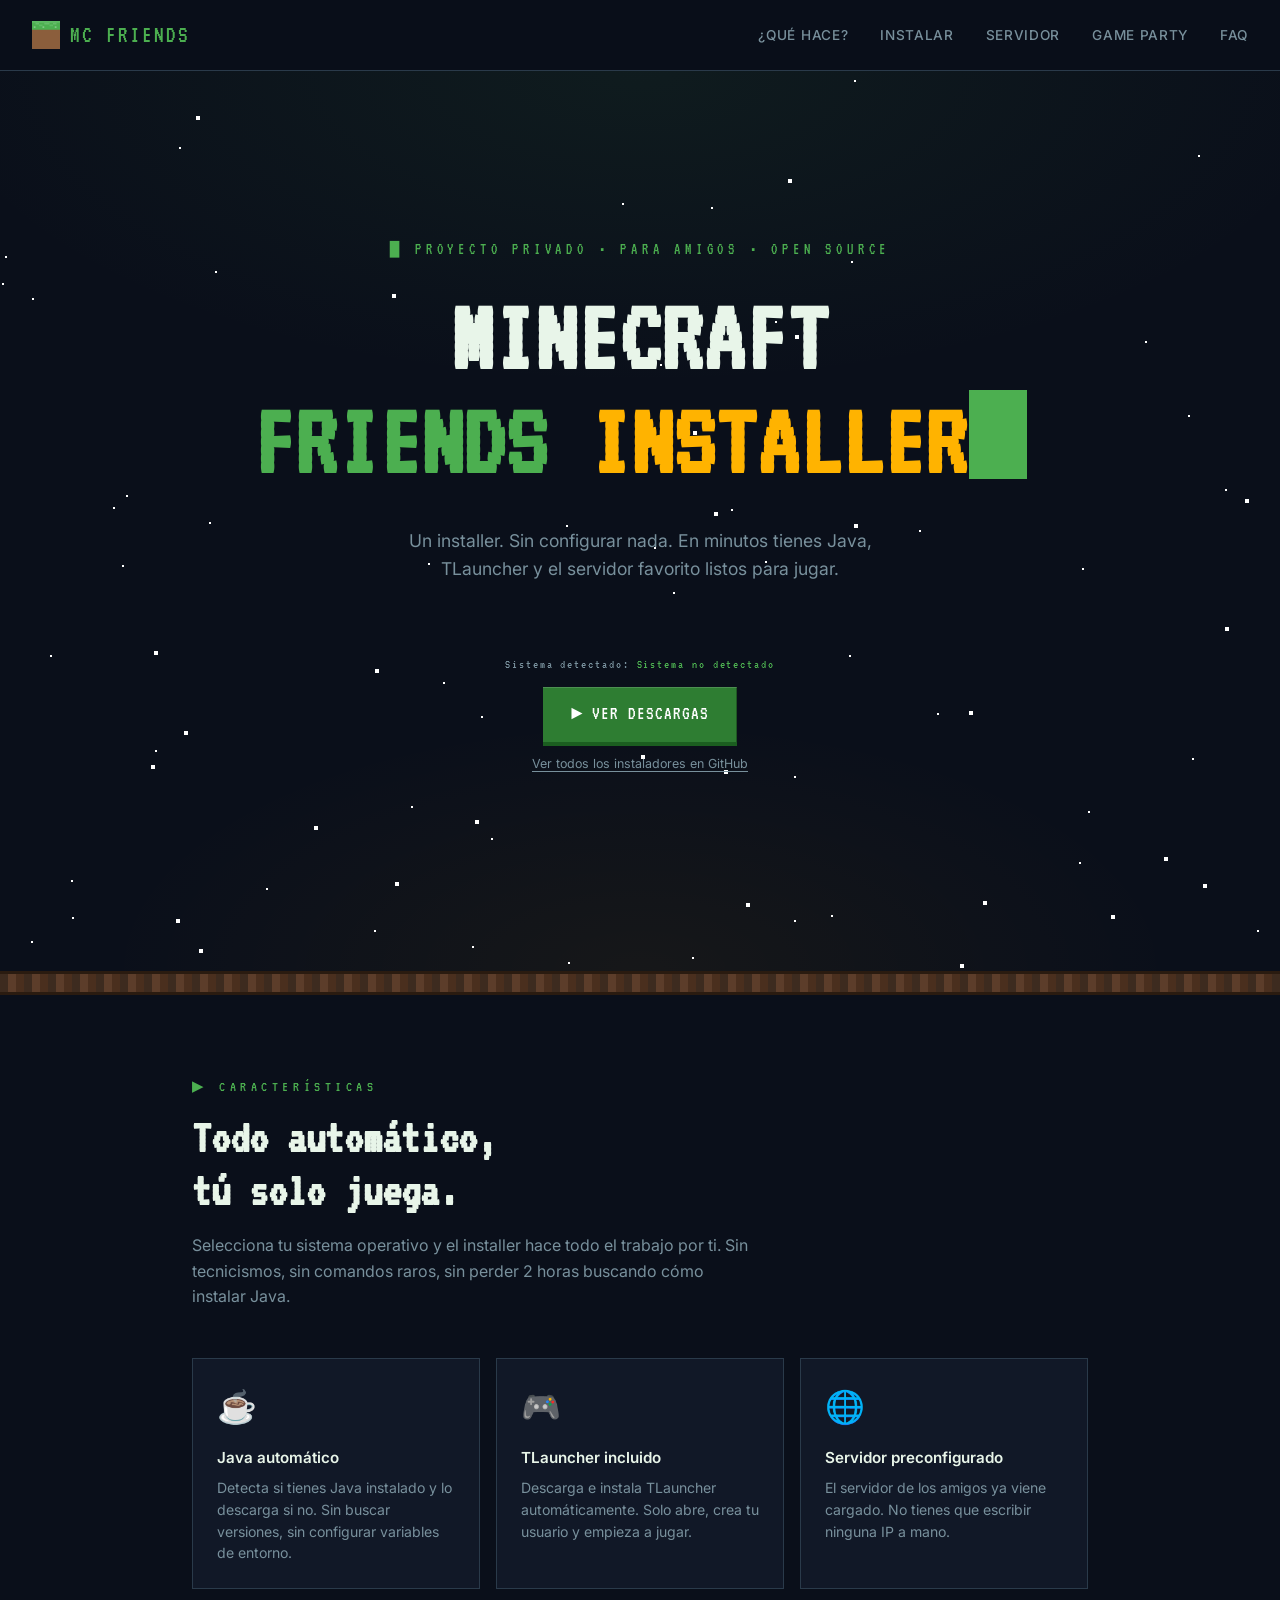
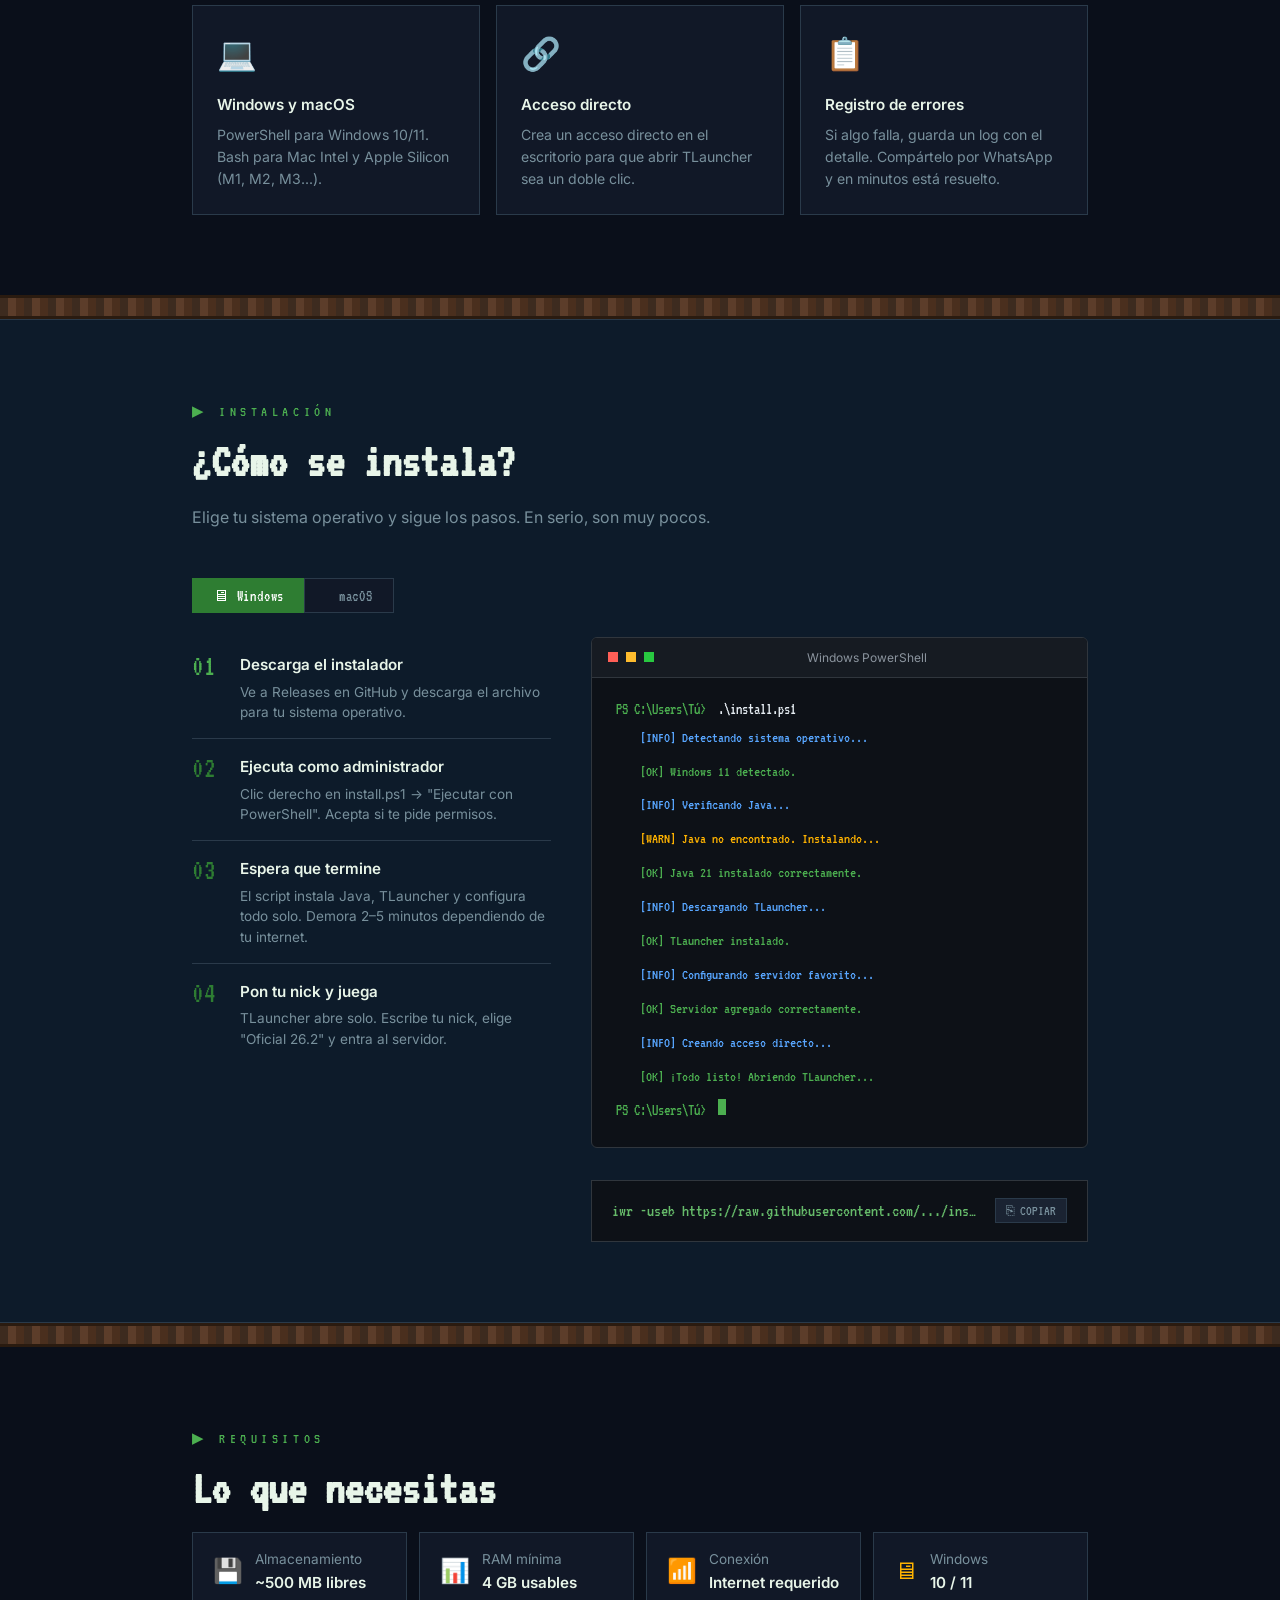
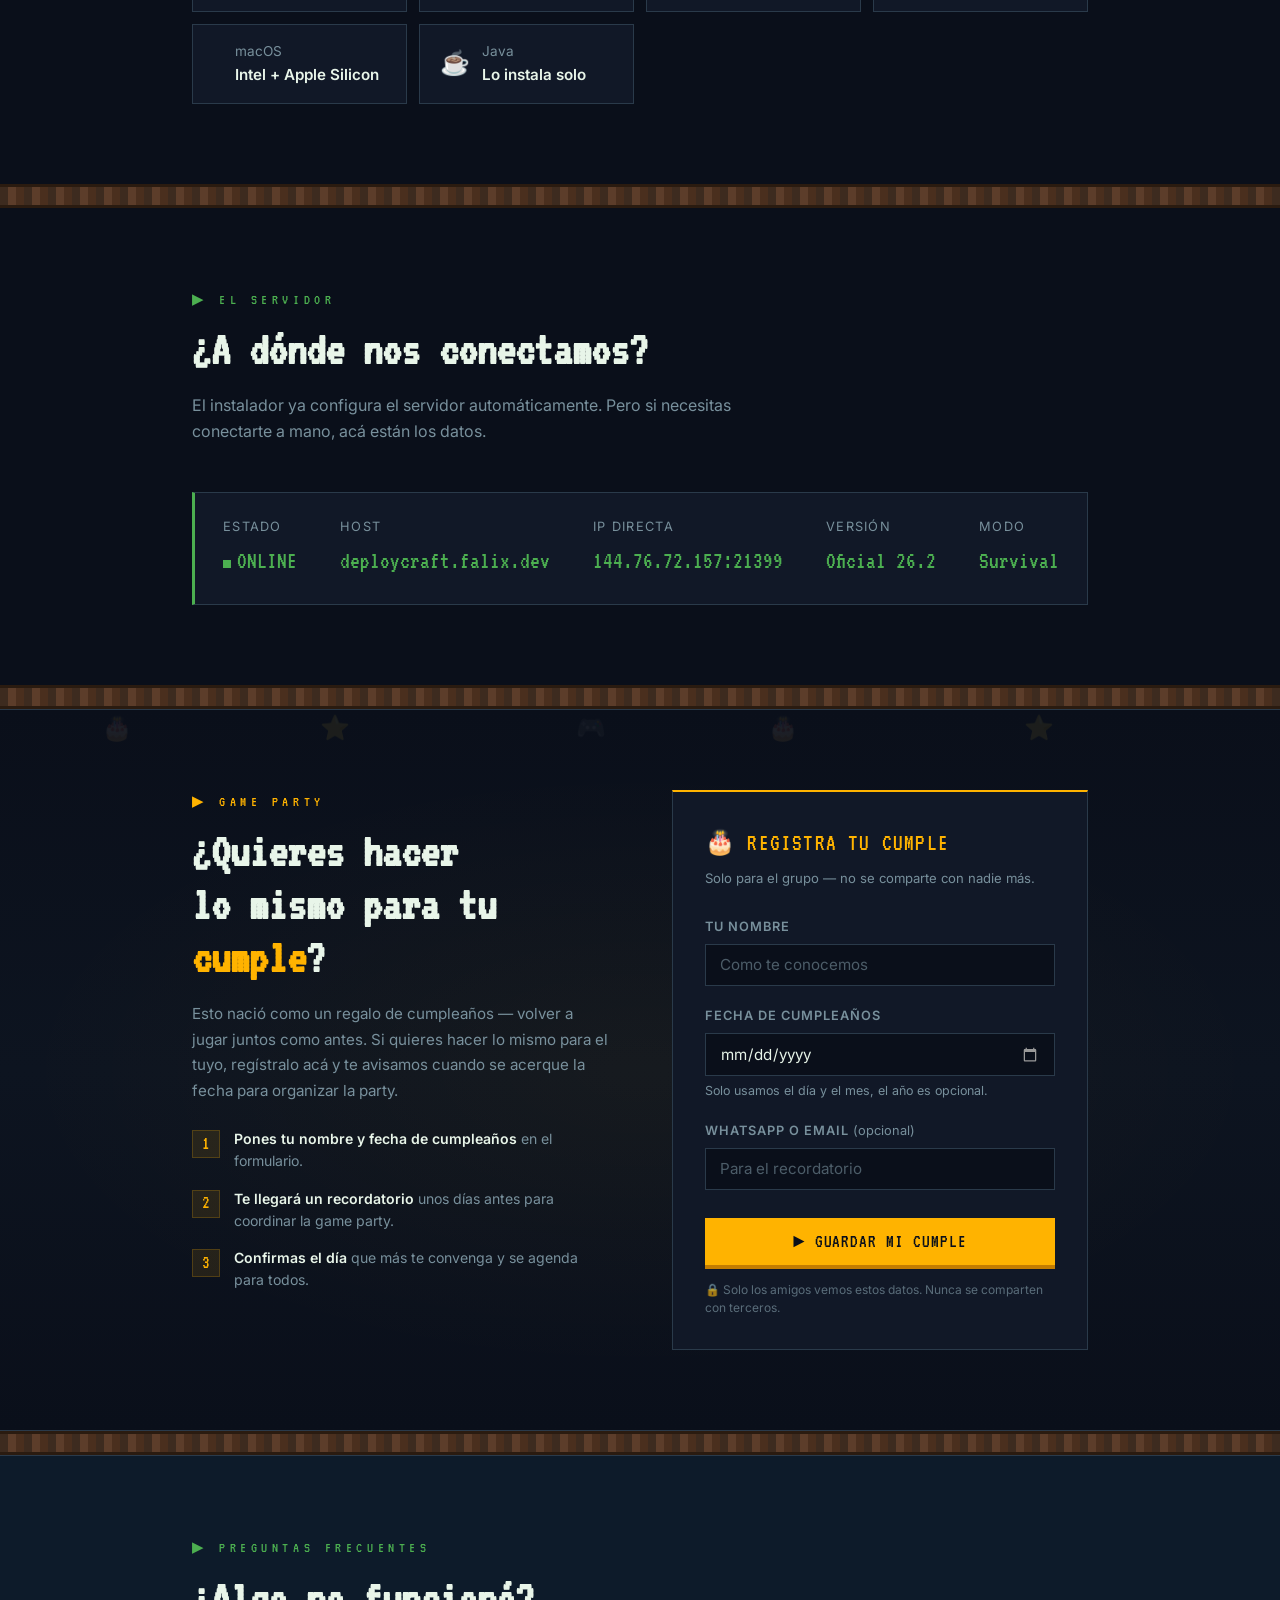
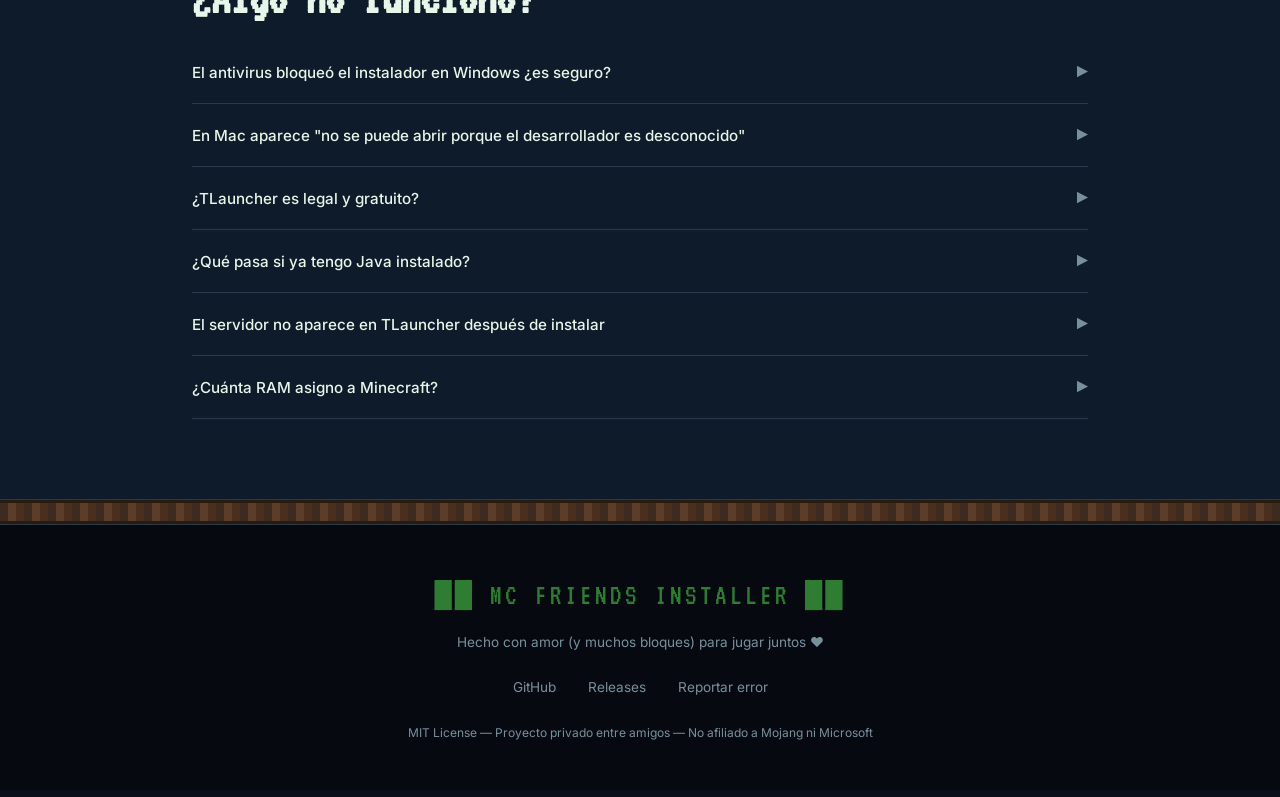
==== index.html @ 56a02253 "refactor: Format document" ====
<!doctype html>
<html lang="es">
	<head>
		<meta charset="UTF-8" />
		<meta name="viewport" content="width=device-width, initial-scale=1.0" />
		<title>Minecraft Friends Installer</title>
		<link
			href="https://fonts.googleapis.com/css2?family=VT323&family=Inter:wght@400;500;600&display=swap"
			rel="stylesheet" />
		<link rel="stylesheet" href="style.css" />
	</head>
	<body>
		<!-- NAV -->
		<nav>
			<div class="nav-logo">
				<div class="grass-block">
					<svg viewBox="0 0 16 16" xmlns="http://www.w3.org/2000/svg">
						<rect width="16" height="16" fill="#8B5E3C" />
						<rect y="0" width="16" height="5" fill="#4CAF50" />
						<rect x="0" y="0" width="16" height="1" fill="#5DBB63" />
						<rect x="2" y="1" width="2" height="1" fill="#66BB6A" />
						<rect x="7" y="1" width="3" height="1" fill="#66BB6A" />
						<rect x="12" y="1" width="2" height="1" fill="#66BB6A" />
						<rect x="4" y="2" width="2" height="1" fill="#5DBB63" />
						<rect x="10" y="2" width="2" height="1" fill="#5DBB63" />
						<rect x="1" y="3" width="1" height="1" fill="#81C784" />
						<rect x="6" y="3" width="1" height="1" fill="#81C784" />
						<rect x="13" y="3" width="1" height="1" fill="#81C784" />
					</svg>
				</div>
				MC FRIENDS
			</div>
			<ul class="nav-links">
				<li><a href="#que-hace">¿Qué hace?</a></li>
				<li><a href="#instalar">Instalar</a></li>
				<li><a href="#servidor">Servidor</a></li>
				<li><a href="#cumple">Game Party</a></li>
				<li><a href="#faq">FAQ</a></li>
			</ul>
		</nav>

		<!-- HERO -->
		<div class="hero">
			<div class="stars" id="stars"></div>

			<div class="hero-eyebrow">
				&#x2588; Proyecto privado &#x2022; Para amigos &#x2022; Open Source
			</div>

			<h1 class="hero-title">
				MINECRAFT<br />
				<span class="accent">FRIENDS</span> <span class="gold">INSTALLER</span
				><span class="cursor"></span>
			</h1>

			<p class="hero-sub">
				Un installer. Sin configurar nada. En minutos tienes Java, TLauncher y
				el servidor favorito listos para jugar.
			</p>

			<!-- DOWNLOAD AREA — populated by JS -->
			<div class="download-area" id="downloadArea">
				<div class="os-detected" id="osDetected">Detectando tu sistema...</div>
				<div id="downloadBtn"></div>
				<div class="download-alts" id="downloadAlts"></div>
			</div>
		</div>

		<!-- DIRT DIVIDER -->
		<div class="dirt-divider"></div>

		<!-- QUE HACE -->
		<section id="que-hace">
			<div class="section-label reveal">&#x25B6; Características</div>
			<h2 class="section-title reveal">Todo automático,<br />tú solo juega.</h2>
			<p class="section-desc reveal">
				Selecciona tu sistema operativo y el installer hace todo el trabajo por
				ti. Sin tecnicismos, sin comandos raros, sin perder 2 horas buscando
				cómo instalar Java.
			</p>

			<div class="features-grid reveal">
				<div class="feature-card">
					<span class="feature-icon">&#x2615;</span>
					<div class="feature-title">Java automático</div>
					<div class="feature-desc">
						Detecta si tienes Java instalado y lo descarga si no. Sin buscar
						versiones, sin configurar variables de entorno.
					</div>
				</div>
				<div class="feature-card">
					<span class="feature-icon">&#x1F3AE;</span>
					<div class="feature-title">TLauncher incluido</div>
					<div class="feature-desc">
						Descarga e instala TLauncher automáticamente. Solo abre, crea tu
						usuario y empieza a jugar.
					</div>
				</div>
				<div class="feature-card">
					<span class="feature-icon">&#x1F310;</span>
					<div class="feature-title">Servidor preconfigurado</div>
					<div class="feature-desc">
						El servidor de los amigos ya viene cargado. No tienes que escribir
						ninguna IP a mano.
					</div>
				</div>
				<div class="feature-card">
					<span class="feature-icon">&#x1F4BB;</span>
					<div class="feature-title">Windows y macOS</div>
					<div class="feature-desc">
						PowerShell para Windows 10/11. Bash para Mac Intel y Apple Silicon
						(M1, M2, M3...).
					</div>
				</div>
				<div class="feature-card">
					<span class="feature-icon">&#x1F517;</span>
					<div class="feature-title">Acceso directo</div>
					<div class="feature-desc">
						Crea un acceso directo en el escritorio para que abrir TLauncher sea
						un doble clic.
					</div>
				</div>
				<div class="feature-card">
					<span class="feature-icon">&#x1F4CB;</span>
					<div class="feature-title">Registro de errores</div>
					<div class="feature-desc">
						Si algo falla, guarda un log con el detalle. Compártelo por WhatsApp
						y en minutos está resuelto.
					</div>
				</div>
			</div>
		</section>

		<!-- DIRT DIVIDER -->
		<div class="dirt-divider"></div>

		<!-- INSTALAR -->
		<div class="steps-bg" id="instalar">
			<section>
				<div class="section-label reveal">&#x25B6; Instalación</div>
				<h2 class="section-title reveal">¿Cómo se instala?</h2>
				<p class="section-desc reveal">
					Elige tu sistema operativo y sigue los pasos. En serio, son muy pocos.
				</p>

				<div class="os-tabs reveal">
					<button class="os-tab active" onclick="switchOS('win')">
						&#x1F5A5; Windows
					</button>
					<button class="os-tab" onclick="switchOS('mac')">
						&#xF8FF; macOS
					</button>
				</div>

				<div class="steps-grid">
					<div class="step-list reveal">
						<div class="step-item active" data-step="0" onclick="setStep(0)">
							<div class="step-num">01</div>
							<div class="step-body">
								<div class="step-title">Descarga el instalador</div>
								<div class="step-desc">
									Ve a Releases en GitHub y descarga el archivo para tu sistema
									operativo.
								</div>
							</div>
						</div>
						<div class="step-item" data-step="1" onclick="setStep(1)">
							<div class="step-num">02</div>
							<div class="step-body">
								<div class="step-title" id="step2title">
									Ejecuta como administrador
								</div>
								<div class="step-desc" id="step2desc">
									Clic derecho en install.ps1 → "Ejecutar con PowerShell".
									Acepta si te pide permisos.
								</div>
							</div>
						</div>
						<div class="step-item" data-step="2" onclick="setStep(2)">
							<div class="step-num">03</div>
							<div class="step-body">
								<div class="step-title">Espera que termine</div>
								<div class="step-desc">
									El script instala Java, TLauncher y configura todo solo.
									Demora 2–5 minutos dependiendo de tu internet.
								</div>
							</div>
						</div>
						<div class="step-item" data-step="3" onclick="setStep(3)">
							<div class="step-num">04</div>
							<div class="step-body">
								<div class="step-title">Pon tu nick y juega</div>
								<div class="step-desc">
									TLauncher abre solo. Escribe tu nick, elige "Oficial 26.2" y
									entra al servidor.
								</div>
							</div>
						</div>
					</div>

					<div class="reveal">
						<div class="terminal">
							<div class="terminal-header">
								<div class="dot dot-red"></div>
								<div class="dot dot-yellow"></div>
								<div class="dot dot-green"></div>
								<span class="terminal-title" id="term-title"
									>Windows PowerShell</span
								>
							</div>
							<div class="terminal-body" id="term-body">
								<div class="term-line">
									<span class="term-ps">PS C:\Users\Tú&gt;</span
									><span class="term-cmd">.\install.ps1</span>
								</div>
								<div class="term-output term-info">
									[INFO] Detectando sistema operativo...
								</div>
								<div class="term-output term-ok">
									[OK] Windows 11 detectado.
								</div>
								<div class="term-output term-info">
									[INFO] Verificando Java...
								</div>
								<div class="term-output term-warn">
									[WARN] Java no encontrado. Instalando...
								</div>
								<div class="term-output term-ok">
									[OK] Java 21 instalado correctamente.
								</div>
								<div class="term-output term-info">
									[INFO] Descargando TLauncher...
								</div>
								<div class="term-output term-ok">[OK] TLauncher instalado.</div>
								<div class="term-output term-info">
									[INFO] Configurando servidor favorito...
								</div>
								<div class="term-output term-ok">
									[OK] Servidor agregado correctamente.
								</div>
								<div class="term-output term-info">
									[INFO] Creando acceso directo...
								</div>
								<div class="term-output term-ok">
									[OK] ¡Todo listo! Abriendo TLauncher...
								</div>
								<div class="term-line">
									<span class="term-ps">PS C:\Users\Tú&gt;</span
									><span class="term-cursor"></span>
								</div>
							</div>
						</div>

						<div class="one-liner">
							<code id="one-liner-cmd"
								>iwr -useb https://raw.githubusercontent.com/.../install.ps1 |
								iex</code
							>
							<button class="copy-btn" onclick="copyCmd()">
								&#x2398; COPIAR
							</button>
						</div>
					</div>
				</div>
			</section>
		</div>

		<!-- DIRT DIVIDER -->
		<div class="dirt-divider"></div>

		<!-- REQUISITOS -->
		<section>
			<div class="section-label reveal">&#x25B6; Requisitos</div>
			<h2 class="section-title reveal">Lo que necesitas</h2>
			<div class="req-grid reveal">
				<div class="req-card">
					<span class="req-icon">&#x1F4BE;</span>
					<div>
						<div class="req-label">Almacenamiento</div>
						<div class="req-value">~500 MB libres</div>
					</div>
				</div>
				<div class="req-card">
					<span class="req-icon">&#x1F4CA;</span>
					<div>
						<div class="req-label">RAM mínima</div>
						<div class="req-value">4 GB usables</div>
					</div>
				</div>
				<div class="req-card">
					<span class="req-icon">&#x1F4F6;</span>
					<div>
						<div class="req-label">Conexión</div>
						<div class="req-value">Internet requerido</div>
					</div>
				</div>
				<div class="req-card">
					<span class="req-icon">&#x1F5A5;</span>
					<div>
						<div class="req-label">Windows</div>
						<div class="req-value">10 / 11</div>
					</div>
				</div>
				<div class="req-card">
					<span class="req-icon">&#xF8FF;</span>
					<div>
						<div class="req-label">macOS</div>
						<div class="req-value">Intel + Apple Silicon</div>
					</div>
				</div>
				<div class="req-card">
					<span class="req-icon">&#x2615;</span>
					<div>
						<div class="req-label">Java</div>
						<div class="req-value">Lo instala solo</div>
					</div>
				</div>
			</div>
		</section>

		<!-- DIRT DIVIDER -->
		<div class="dirt-divider"></div>

		<!-- SERVIDOR -->
		<section id="servidor">
			<div class="section-label reveal">&#x25B6; El servidor</div>
			<h2 class="section-title reveal">¿A dónde nos conectamos?</h2>
			<p class="section-desc reveal">
				El instalador ya configura el servidor automáticamente. Pero si
				necesitas conectarte a mano, acá están los datos.
			</p>

			<div class="server-card reveal">
				<div>
					<div class="server-label">Estado</div>
					<div class="server-value"><span class="status-dot"></span>ONLINE</div>
				</div>
				<div>
					<div class="server-label">Host</div>
					<div class="server-value">deploycraft.falix.dev</div>
				</div>
				<div>
					<div class="server-label">IP directa</div>
					<div class="server-value">144.76.72.157:21399</div>
				</div>
				<div>
					<div class="server-label">Versión</div>
					<div class="server-value">Oficial 26.2</div>
				</div>
				<div>
					<div class="server-label">Modo</div>
					<div class="server-value">Survival</div>
				</div>
			</div>
		</section>

		<!-- DIRT DIVIDER -->
		<div class="dirt-divider"></div>

		<!-- ═══════════════════════════════════════════════════════════
     BIRTHDAY SECTION
════════════════════════════════════════════════════════════ -->
		<div class="birthday-section" id="cumple">
			<!-- Floating decoration -->
			<div
				class="cake-float"
				style="left: 8%; animation-delay: 0s; animation-duration: 14s">
				🎂
			</div>
			<div
				class="cake-float"
				style="left: 25%; animation-delay: 3s; animation-duration: 11s">
				⭐
			</div>
			<div
				class="cake-float"
				style="left: 60%; animation-delay: 6s; animation-duration: 16s">
				🎂
			</div>
			<div
				class="cake-float"
				style="left: 80%; animation-delay: 1.5s; animation-duration: 13s">
				⭐
			</div>
			<div
				class="cake-float"
				style="left: 45%; animation-delay: 8s; animation-duration: 10s">
				🎮
			</div>

			<div class="birthday-inner">
				<!-- LEFT: Explanation -->
				<div>
					<div class="birthday-label reveal">&#x25B6; Game Party</div>
					<h2 class="birthday-title reveal">
						¿Quieres hacer<br />lo mismo para tu
						<span class="gold">cumple</span>?
					</h2>
					<p class="birthday-desc reveal">
						Esto nació como un regalo de cumpleaños — volver a jugar juntos como
						antes. Si quieres hacer lo mismo para el tuyo, regístralo acá y te
						avisamos cuando se acerque la fecha para organizar la party.
					</p>

					<div class="birthday-steps reveal">
						<div class="bday-step">
							<div class="bday-step-num">1</div>
							<div class="bday-step-text">
								<strong>Pones tu nombre y fecha de cumpleaños</strong> en el
								formulario.
							</div>
						</div>
						<div class="bday-step">
							<div class="bday-step-num">2</div>
							<div class="bday-step-text">
								<strong>Te llegará un recordatorio</strong> unos días antes para
								coordinar la game party.
							</div>
						</div>
						<div class="bday-step">
							<div class="bday-step-num">3</div>
							<div class="bday-step-text">
								<strong>Confirmas el día</strong> que más te convenga y se
								agenda para todos.
							</div>
						</div>
					</div>
				</div>

				<!-- RIGHT: Form -->
				<div class="reveal">
					<div class="bday-form-wrap">
						<div class="form-title">&#x1F382; REGISTRA TU CUMPLE</div>
						<div class="form-subtitle">
							Solo para el grupo — no se comparte con nadie más.
						</div>

						<!-- Form fields -->
						<div id="formFields">
							<div class="form-field">
								<label class="form-label" for="bdName">Tu nombre</label>
								<input
									class="form-input"
									type="text"
									id="bdName"
									placeholder="Como te conocemos"
									maxlength="60"
									autocomplete="given-name" />
							</div>

							<div class="form-field">
								<label class="form-label" for="bdDate"
									>Fecha de cumpleaños</label
								>
								<input
									class="form-input"
									type="date"
									id="bdDate"
									autocomplete="bday" />
								<div class="form-hint">
									Solo usamos el día y el mes, el año es opcional.
								</div>
							</div>

							<div class="form-field">
								<label class="form-label" for="bdContact"
									>WhatsApp o email
									<span
										style="
											font-weight: 400;
											text-transform: none;
											letter-spacing: 0;
										"
										>(opcional)</span
									></label
								>
								<input
									class="form-input"
									type="text"
									id="bdContact"
									placeholder="Para el recordatorio"
									maxlength="120"
									autocomplete="off" />
							</div>

							<button
								class="form-submit"
								id="bdSubmit"
								onclick="submitBirthday()">
								&#x25BA; GUARDAR MI CUMPLE
							</button>

							<div class="privacy-note">
								&#x1F512; Solo los amigos vemos estos datos. Nunca se comparten
								con terceros.
							</div>
						</div>

						<!-- Success state -->
						<div class="form-state state-success" id="stateSuccess">
							<div class="state-icon">&#x2713;</div>
							<div class="state-title">¡Registrado!</div>
							<div class="state-desc">
								Te avisamos cuando se acerque tu cumple para organizar la party.
								&#x1F3AE;
							</div>
						</div>

						<!-- Error state -->
						<div class="form-state state-error" id="stateError">
							<div class="state-icon">&#x2717;</div>
							<div class="state-title">Algo falló</div>
							<div class="state-desc" id="errorDesc">
								No se pudo guardar. Intenta de nuevo.
							</div>
							<button class="retry-btn" onclick="resetForm()">
								&#x21BA; Intentar de nuevo
							</button>
						</div>
					</div>
				</div>
			</div>
		</div>

		<!-- DIRT DIVIDER -->
		<div class="dirt-divider"></div>

		<!-- FAQ -->
		<div class="steps-bg" id="faq">
			<section>
				<div class="section-label reveal">&#x25B6; Preguntas frecuentes</div>
				<h2 class="section-title reveal">¿Algo no funcionó?</h2>

				<div class="faq-list reveal">
					<div class="faq-item">
						<button class="faq-q" onclick="toggleFaq(this)">
							El antivirus bloqueó el instalador en Windows ¿es seguro?
							<span class="faq-arrow">&#x25BA;</span>
						</button>
						<div class="faq-a">
							Sí, es seguro. Windows Defender a veces marca scripts descargados
							sin analizarlos. Clic derecho en el archivo → Propiedades → marca
							"Desbloquear" y acepta. También puedes revisar el código completo
							en GitHub.
						</div>
					</div>
					<div class="faq-item">
						<button class="faq-q" onclick="toggleFaq(this)">
							En Mac aparece "no se puede abrir porque el desarrollador es
							desconocido"
							<span class="faq-arrow">&#x25BA;</span>
						</button>
						<div class="faq-a">
							Es el Gatekeeper de macOS. Ve a Preferencias del Sistema →
							Privacidad y Seguridad → "Abrir de todas formas". Solo se pide una
							vez.
						</div>
					</div>
					<div class="faq-item">
						<button class="faq-q" onclick="toggleFaq(this)">
							¿TLauncher es legal y gratuito?
							<span class="faq-arrow">&#x25BA;</span>
						</button>
						<div class="faq-a">
							TLauncher es un launcher no oficial que permite jugar de forma
							gratuita. No está vinculado a Mojang/Microsoft. Úsalo bajo tu
							responsabilidad; si tienes una cuenta oficial, te recomendamos el
							launcher oficial de Minecraft.
						</div>
					</div>
					<div class="faq-item">
						<button class="faq-q" onclick="toggleFaq(this)">
							¿Qué pasa si ya tengo Java instalado?
							<span class="faq-arrow">&#x25BA;</span>
						</button>
						<div class="faq-a">
							El installer lo detecta y salta ese paso. Si tu versión es
							incompatible, instala la correcta sin tocar la tuya.
						</div>
					</div>
					<div class="faq-item">
						<button class="faq-q" onclick="toggleFaq(this)">
							El servidor no aparece en TLauncher después de instalar
							<span class="faq-arrow">&#x25BA;</span>
						</button>
						<div class="faq-a">
							Abre TLauncher, ve a la sección "Multiplayer" y agrega el servidor
							manualmente con la IP de arriba. Si el problema persiste, comparte
							el archivo <code>install-log.txt</code> con nosotros.
						</div>
					</div>
					<div class="faq-item">
						<button class="faq-q" onclick="toggleFaq(this)">
							¿Cuánta RAM asigno a Minecraft?
							<span class="faq-arrow">&#x25BA;</span>
						</button>
						<div class="faq-a">
							En TLauncher, ve a Configuración → JVM Arguments y ajusta
							<code>-Xmx</code>. Para juego fluido recomendamos 2–3 GB si tienes
							8 GB de RAM en total. No asignes más del 50–60% de tu RAM total.
						</div>
					</div>
				</div>
			</section>
		</div>

		<!-- DIRT DIVIDER -->
		<div class="dirt-divider"></div>

		<!-- FOOTER -->
		<footer>
			<div class="footer-logo">
				&#x2588;&#x2588; MC FRIENDS INSTALLER &#x2588;&#x2588;
			</div>
			<div class="footer-sub">
				Hecho con amor (y muchos bloques) para jugar juntos &#x2764;
			</div>
			<div class="footer-links">
				<a href="#">GitHub</a>
				<a href="#">Releases</a>
				<a href="#">Reportar error</a>
			</div>
			<div style="font-size: 0.75rem; color: var(--text-muted)">
				MIT License &mdash; Proyecto privado entre amigos &mdash; No afiliado a
				Mojang ni Microsoft
			</div>
		</footer>

		<script>
			// ─── OS DETECTION & DOWNLOAD ──────────────────────────────────
			const RELEASES_BASE =
				"https://github.com/Freddyz5/deploycraft/releases/download/v3.0.0";

			const osConfig = {
				win: {
					label: "Windows detectado",
					btnText: "&#x25BA; DESCARGAR PARA WINDOWS",
					file: "install.bat",
					altText:
						"¿Usas Mac? <a onclick=\"triggerDownload('mac')\">Descarga para macOS</a>",
					termTitle: "Windows — CMD",
					termBody: `<div class="term-line"><span class="term-ps">C:\\Users\\Tú&gt;</span><span class="term-cmd">install.bat</span></div>
<div class="term-output term-info">[INFO] Detectando sistema operativo...</div>
<div class="term-output term-ok">[OK] Windows 11 detectado.</div>
<div class="term-output term-info">[INFO] Verificando Java...</div>
<div class="term-output term-warn">[WARN] Java no encontrado. Instalando...</div>
<div class="term-output term-ok">[OK] Java 21 instalado y verificado.</div>
<div class="term-output term-info">[INFO] Descargando TLauncher...</div>
<div class="term-output term-ok">[OK] TLauncher OK (45823102 bytes).</div>
<div class="term-output term-info">[INFO] Configurando servidor...</div>
<div class="term-output term-ok">[OK] Servidor DeployCraft preconfigurado.</div>
<div class="term-output term-ok">[OK] INSTALACION COMPLETADA</div>
<div class="term-line"><span class="term-ps">C:\\Users\\Tú&gt;</span><span class="term-cursor"></span></div>`,
					step2title: "Doble clic en install.bat",
					step2desc:
						'Si Windows Defender pregunta, click en "Más información" → "Ejecutar de todas formas".',
					cmd: `${RELEASES_BASE}/install.bat`,
				},
				mac: {
					label: "macOS detectado",
					btnText: "&#x25BA; DESCARGAR PARA MAC",
					file: "install.command",
					altText:
						"¿Usas Windows? <a onclick=\"triggerDownload('win')\">Descarga para Windows</a>",
					termTitle: "macOS — Terminal",
					termBody: `<div class="term-line"><span class="term-ps">usuario@mac ~ %</span><span class="term-cmd">./install.command</span></div>
<div class="term-output term-info">[INFO] Detectando sistema operativo...</div>
<div class="term-output term-ok">[OK] macOS Apple Silicon (M2) detectado.</div>
<div class="term-output term-info">[INFO] Verificando Java...</div>
<div class="term-output term-warn">[WARN] Java no encontrado. Instalando (arm64)...</div>
<div class="term-output term-ok">[OK] Java 21 instalado y verificado.</div>
<div class="term-output term-info">[INFO] Descargando TLauncher...</div>
<div class="term-output term-ok">[OK] TLauncher OK (45823102 bytes).</div>
<div class="term-output term-info">[INFO] Configurando servidor...</div>
<div class="term-output term-ok">[OK] servers.dat instalado.</div>
<div class="term-output term-ok">[OK] INSTALACION COMPLETADA</div>
<div class="term-line"><span class="term-ps">usuario@mac ~ %</span><span class="term-cursor"></span></div>`,
					step2title: "Doble clic en install.command",
					step2desc:
						'Si macOS bloquea el archivo, ve a Preferencias → Privacidad y Seguridad → "Abrir de todas formas".',
					cmd: `${RELEASES_BASE}/install.command`,
				},
				unknown: {
					label: "Sistema no detectado",
					btnText: "&#x25BA; VER DESCARGAS",
					file: null,
					altText:
						'<a href="https://github.com/Freddyz5/deploycraft/releases" target="_blank">Ver todos los instaladores en GitHub</a>',
					termTitle: "Terminal",
					termBody: "",
					step2title: "Ejecuta el installer",
					step2desc: "Sigue las instrucciones para tu sistema operativo.",
					cmd: "https://github.com/Freddyz5/deploycraft/releases",
				},
			};

			function detectOS() {
				const ua = navigator.userAgent;
				if (/Windows/i.test(ua)) return "win";
				if (/Mac/i.test(ua)) return "mac";
				return "unknown";
			}

			let currentOS = detectOS();

			function triggerDownload(os) {
				const cfg = osConfig[os];
				if (!cfg.file) {
					window.open(
						"https://github.com/Freddyz5/deploycraft/releases",
						"_blank",
					);
					return;
				}
				const a = document.createElement("a");
				a.href = `${RELEASES_BASE}/${cfg.file}`;
				a.download = cfg.file;
				document.body.appendChild(a);
				a.click();
				document.body.removeChild(a);
			}

			function renderDownloadArea() {
				const cfg = osConfig[currentOS];
				document.getElementById("osDetected").innerHTML =
					`Sistema detectado: <span>${cfg.label}</span>`;

				const btn = document.getElementById("downloadBtn");
				if (cfg.file) {
					btn.innerHTML = `<button class="btn btn-primary" onclick="triggerDownload('${currentOS}')">${cfg.btnText}</button>`;
				} else {
					btn.innerHTML = `<a class="btn btn-primary" href="https://github.com/Freddyz5/deploycraft/releases" target="_blank">${cfg.btnText}</a>`;
				}

				document.getElementById("downloadAlts").innerHTML = cfg.altText;
			}

			renderDownloadArea();

			// ─── STEPS / TERMINAL ────────────────────────────────────────
			function switchOS(os) {
				currentOS = os;
				document.querySelectorAll(".os-tab").forEach((t, i) => {
					t.classList.toggle(
						"active",
						(i === 0 && os === "win") || (i === 1 && os === "mac"),
					);
				});
				const cfg = osConfig[os];
				document.getElementById("term-title").textContent = cfg.termTitle;
				document.getElementById("term-body").innerHTML = cfg.termBody;
				document.getElementById("step2title").textContent = cfg.step2title;
				document.getElementById("step2desc").textContent = cfg.step2desc;
				document.getElementById("one-liner-cmd").textContent = cfg.cmd;
				renderDownloadArea();
				setStep(0);
			}

			function setStep(idx) {
				document
					.querySelectorAll(".step-item")
					.forEach((el, i) => el.classList.toggle("active", i === idx));
			}

			function copyCmd() {
				const cmd = document.getElementById("one-liner-cmd").textContent;
				navigator.clipboard.writeText(cmd).catch(() => {});
				const btn = document.querySelector(".copy-btn");
				btn.textContent = "✓ COPIADO";
				setTimeout(() => {
					btn.innerHTML = "⌘ COPIAR";
				}, 1500);
			}

			// ─── FAQ ─────────────────────────────────────────────────────
			function toggleFaq(btn) {
				const item = btn.parentElement;
				const wasOpen = item.classList.contains("open");
				document
					.querySelectorAll(".faq-item")
					.forEach((i) => i.classList.remove("open"));
				if (!wasOpen) item.classList.add("open");
			}

			// ─── BIRTHDAY FORM ───────────────────────────────────────────
			// TODO: reemplazar esta URL con el endpoint real de Hono cuando esté deployado
			const API_URL = "https://your-worker.workers.dev/birthday";

			async function submitBirthday() {
				const name = document.getElementById("bdName").value.trim();
				const date = document.getElementById("bdDate").value;
				const contact = document.getElementById("bdContact").value.trim();

				if (!name) {
					alert("Pon tu nombre para poder avisarte 🙂");
					document.getElementById("bdName").focus();
					return;
				}
				if (!date) {
					alert("Pon tu fecha de cumpleaños");
					document.getElementById("bdDate").focus();
					return;
				}

				const btn = document.getElementById("bdSubmit");
				btn.disabled = true;
				btn.innerHTML = "&#x25BA; GUARDANDO...";

				try {
					const res = await fetch(API_URL, {
						method: "POST",
						headers: { "Content-Type": "application/json" },
						body: JSON.stringify({ name, birthdate: date, contact }),
					});

					if (!res.ok) throw new Error(`HTTP ${res.status}`);

					showState("success");
				} catch (err) {
					console.error(err);
					// Mientras no hay backend, simulamos éxito para no bloquear la UI
					// Quitar esta línea cuando el endpoint esté activo:
					showState("success");
					// Descomentar esto cuando el endpoint esté activo:
					// document.getElementById('errorDesc').textContent = 'No se pudo conectar al servidor. Intenta más tarde.';
					// showState('error');
				} finally {
					btn.disabled = false;
					btn.innerHTML = "&#x25BA; GUARDAR MI CUMPLE";
				}
			}

			function showState(state) {
				document.getElementById("formFields").style.display = "none";
				if (state === "success") {
					document.getElementById("stateSuccess").classList.add("visible");
				} else {
					document.getElementById("stateError").classList.add("visible");
				}
			}

			function resetForm() {
				document.getElementById("formFields").style.display = "block";
				document.getElementById("stateError").classList.remove("visible");
				document.getElementById("stateSuccess").classList.remove("visible");
			}

			// ─── STARS ───────────────────────────────────────────────────
			const starsEl = document.getElementById("stars");
			for (let i = 0; i < 80; i++) {
				const s = document.createElement("div");
				s.className = "star";
				s.style.left = Math.random() * 100 + "%";
				s.style.top = Math.random() * 100 + "%";
				s.style.animationDelay = Math.random() * 3 + "s";
				s.style.animationDuration = 2 + Math.random() * 3 + "s";
				if (Math.random() > 0.7) {
					s.style.width = "4px";
					s.style.height = "4px";
				}
				starsEl.appendChild(s);
			}

			// ─── SCROLL REVEAL ───────────────────────────────────────────
			const observer = new IntersectionObserver(
				(entries) => {
					entries.forEach((e) => {
						if (e.isIntersecting) e.target.classList.add("visible");
					});
				},
				{ threshold: 0.1 },
			);
			document
				.querySelectorAll(".reveal")
				.forEach((el) => observer.observe(el));
		</script>
	</body>
</html>
---- style.css ----
*,
*::before,
*::after {
	box-sizing: border-box;
	margin: 0;
	padding: 0;
}

:root {
	--green: #4caf50;
	--green-dark: #2e7d32;
	--green-glow: #66bb6a;
	--gold: #ffb300;
	--gold-light: #ffd54f;
	--stone: #8d8d8d;
	--stone-light: #bdbdbd;
	--dirt: #8b5e3c;
	--sky: #0a0f1a;
	--sky-mid: #0d1b2a;
	--surface: #111827;
	--surface2: #1a2332;
	--border: #2a3a4a;
	--text: #e8f5e9;
	--text-muted: #78909c;
	--red: #f44336;
	--radius: 4px;
}

html {
	scroll-behavior: smooth;
}

body {
	background: var(--sky);
	color: var(--text);
	font-family: "Inter", sans-serif;
	font-size: 16px;
	line-height: 1.6;
	overflow-x: hidden;
}

/* PIXEL HELPERS */
.pixel-border {
	image-rendering: pixelated;
	border: 3px solid transparent;
	border-image: linear-gradient(to bottom, #6b6b6b, #3d3d3d) 1;
	box-shadow:
		inset 0 0 0 1px #5a5a5a,
		inset 0 0 0 2px #2a2a2a;
}

/* NAV */
nav {
	position: sticky;
	top: 0;
	z-index: 100;
	display: flex;
	align-items: center;
	justify-content: space-between;
	padding: 1rem 2rem;
	background: rgba(10, 15, 26, 0.92);
	backdrop-filter: blur(8px);
	border-bottom: 1px solid var(--border);
}

.nav-logo {
	display: flex;
	align-items: center;
	gap: 10px;
	font-family: "VT323", monospace;
	font-size: 1.5rem;
	color: var(--green);
	letter-spacing: 2px;
}

.grass-block {
	width: 28px;
	height: 28px;
	position: relative;
	image-rendering: pixelated;
	flex-shrink: 0;
}

.grass-block svg {
	width: 100%;
	height: 100%;
}

.nav-links {
	display: flex;
	gap: 2rem;
	list-style: none;
}

.nav-links a {
	color: var(--text-muted);
	text-decoration: none;
	font-size: 0.85rem;
	font-weight: 500;
	letter-spacing: 0.05em;
	text-transform: uppercase;
	transition: color 0.2s;
}

.nav-links a:hover {
	color: var(--green);
}

/* HERO */
.hero {
	min-height: 100vh;
	display: flex;
	flex-direction: column;
	align-items: center;
	justify-content: center;
	text-align: center;
	padding: 4rem 2rem 6rem;
	position: relative;
	overflow: hidden;
}

.hero::before {
	content: "";
	position: absolute;
	inset: 0;
	background:
		radial-gradient(
			ellipse 80% 50% at 50% 0%,
			rgba(76, 175, 80, 0.08) 0%,
			transparent 70%
		),
		radial-gradient(
			ellipse 60% 40% at 50% 100%,
			rgba(255, 179, 0, 0.05) 0%,
			transparent 70%
		);
	pointer-events: none;
}

/* Pixel stars background */
.stars {
	position: absolute;
	inset: 0;
	overflow: hidden;
	pointer-events: none;
}

.star {
	position: absolute;
	width: 2px;
	height: 2px;
	background: #fff;
	image-rendering: pixelated;
	animation: twinkle 3s infinite;
}

@keyframes twinkle {
	0%,
	100% {
		opacity: 0.1;
	}
	50% {
		opacity: 0.8;
	}
}

.hero-eyebrow {
	font-family: "VT323", monospace;
	font-size: 1rem;
	color: var(--green);
	letter-spacing: 0.3em;
	text-transform: uppercase;
	margin-bottom: 1.5rem;
	opacity: 0;
	animation: fadeUp 0.6s ease forwards 0.3s;
}

.hero-title {
	font-family: "VT323", monospace;
	font-size: clamp(3rem, 10vw, 6.5rem);
	line-height: 1;
	color: var(--text);
	margin-bottom: 0.5rem;
	opacity: 0;
	animation: fadeUp 0.6s ease forwards 0.5s;
}

.hero-title .accent {
	color: var(--green);
}
.hero-title .gold {
	color: var(--gold);
}

.cursor {
	display: inline-block;
	width: 0.55em;
	height: 0.85em;
	background: var(--green);
	vertical-align: -0.05em;
	animation: blink 1s step-end infinite;
	margin-left: 2px;
}

@keyframes blink {
	0%,
	100% {
		opacity: 1;
	}
	50% {
		opacity: 0;
	}
}

.hero-sub {
	font-size: 1.1rem;
	color: var(--text-muted);
	max-width: 520px;
	margin: 1.5rem auto 3rem;
	opacity: 0;
	animation: fadeUp 0.6s ease forwards 0.7s;
}

.hero-actions {
	display: flex;
	gap: 1rem;
	justify-content: center;
	flex-wrap: wrap;
	opacity: 0;
	animation: fadeUp 0.6s ease forwards 0.9s;
}

/* OS DOWNLOAD AREA */
.download-area {
	opacity: 0;
	animation: fadeUp 0.6s ease forwards 1.1s;
	margin-top: 1.5rem;
	display: flex;
	flex-direction: column;
	align-items: center;
	gap: 0.75rem;
}

.os-detected {
	font-size: 0.8rem;
	color: var(--text-muted);
	font-family: "VT323", monospace;
	letter-spacing: 0.15em;
}

.os-detected span {
	color: var(--green);
}

.download-alts {
	font-size: 0.78rem;
	color: var(--text-muted);
}

.download-alts a {
	color: var(--text-muted);
	text-decoration: underline;
	text-underline-offset: 3px;
	transition: color 0.2s;
	cursor: pointer;
}
.download-alts a:hover {
	color: var(--green);
}

.btn {
	display: inline-flex;
	align-items: center;
	gap: 8px;
	padding: 0.75rem 1.75rem;
	font-family: "VT323", monospace;
	font-size: 1.2rem;
	letter-spacing: 0.05em;
	cursor: pointer;
	text-decoration: none;
	transition: all 0.15s;
	position: relative;
}

.btn-primary {
	background: var(--green-dark);
	color: #fff;
	border: none;
	box-shadow:
		0 4px 0 #1b5e20,
		inset 0 1px 0 rgba(255, 255, 255, 0.15),
		inset -1px 0 0 rgba(0, 0, 0, 0.3);
}

.btn-primary:hover {
	background: var(--green);
	transform: translateY(-2px);
	box-shadow:
		0 6px 0 #1b5e20,
		inset 0 1px 0 rgba(255, 255, 255, 0.2),
		inset -1px 0 0 rgba(0, 0, 0, 0.2);
}

.btn-primary:active {
	transform: translateY(2px);
	box-shadow: 0 2px 0 #1b5e20;
}

.btn-secondary {
	background: transparent;
	color: var(--text-muted);
	border: 1px solid var(--border);
}

.btn-secondary:hover {
	border-color: var(--stone);
	color: var(--text);
	transform: translateY(-1px);
}

/* DIRT DIVIDER */
.dirt-divider {
	width: 100%;
	height: 24px;
	background: repeating-linear-gradient(
		90deg,
		#3d2b1f 0px,
		#3d2b1f 8px,
		#5c3d2a 8px,
		#5c3d2a 16px,
		#4a2f1e 16px,
		#4a2f1e 24px
	);
	image-rendering: pixelated;
	border-top: 3px solid #2a1b10;
	border-bottom: 3px solid #2a1b10;
}

/* SECTIONS */
section {
	padding: 5rem 2rem;
	max-width: 960px;
	margin: 0 auto;
}

.section-full {
	max-width: 100%;
	padding-left: 0;
	padding-right: 0;
}

.section-label {
	font-family: "VT323", monospace;
	font-size: 0.95rem;
	letter-spacing: 0.3em;
	text-transform: uppercase;
	color: var(--green);
	margin-bottom: 0.75rem;
}

.section-title {
	font-family: "VT323", monospace;
	font-size: clamp(2rem, 5vw, 3rem);
	color: var(--text);
	margin-bottom: 1rem;
	line-height: 1.1;
}

.section-desc {
	color: var(--text-muted);
	max-width: 560px;
	margin-bottom: 3rem;
}

/* FEATURES GRID */
.features-grid {
	display: grid;
	grid-template-columns: repeat(auto-fit, minmax(240px, 1fr));
	gap: 1rem;
}

.feature-card {
	background: var(--surface);
	border: 1px solid var(--border);
	padding: 1.5rem;
	position: relative;
	transition:
		border-color 0.2s,
		transform 0.2s;
}

.feature-card::before {
	content: "";
	position: absolute;
	top: 0;
	left: 0;
	right: 0;
	height: 2px;
	background: var(--green-dark);
	opacity: 0;
	transition: opacity 0.2s;
}

.feature-card:hover {
	border-color: var(--green-dark);
	transform: translateY(-2px);
}

.feature-card:hover::before {
	opacity: 1;
}

.feature-icon {
	font-family: "VT323", monospace;
	font-size: 2rem;
	color: var(--green);
	margin-bottom: 0.75rem;
	display: block;
}

.feature-title {
	font-weight: 600;
	font-size: 0.95rem;
	margin-bottom: 0.4rem;
	color: var(--text);
}

.feature-desc {
	font-size: 0.88rem;
	color: var(--text-muted);
	line-height: 1.55;
}

/* STEPS / INSTALL */
.steps-bg {
	background: var(--sky-mid);
	border-top: 1px solid var(--border);
	border-bottom: 1px solid var(--border);
}

.steps-grid {
	display: grid;
	grid-template-columns: 1fr 1fr;
	gap: 2.5rem;
	align-items: start;
}

@media (max-width: 640px) {
	.steps-grid {
		grid-template-columns: 1fr;
	}
}

.step-list {
	display: flex;
	flex-direction: column;
	gap: 0;
}

.step-item {
	display: flex;
	gap: 1rem;
	padding: 1rem 0;
	border-bottom: 1px solid var(--border);
	cursor: pointer;
	transition: background 0.15s;
}

.step-item:last-child {
	border-bottom: none;
}

.step-num {
	font-family: "VT323", monospace;
	font-size: 1.8rem;
	color: var(--green-dark);
	line-height: 1;
	min-width: 2rem;
	transition: color 0.2s;
}

.step-item:hover .step-num,
.step-item.active .step-num {
	color: var(--green);
}

.step-title {
	font-weight: 600;
	font-size: 0.95rem;
	margin-bottom: 0.25rem;
	color: var(--text);
}

.step-desc {
	font-size: 0.85rem;
	color: var(--text-muted);
	line-height: 1.5;
}

/* TERMINAL */
.terminal {
	background: #0d1117;
	border: 1px solid #30363d;
	border-radius: 6px;
	overflow: hidden;
	font-family: "VT323", monospace;
}

.terminal-header {
	background: #161b22;
	padding: 0.6rem 1rem;
	display: flex;
	align-items: center;
	gap: 0.5rem;
	border-bottom: 1px solid #30363d;
}

.dot {
	width: 10px;
	height: 10px;
	border-radius: 0;
}
.dot-red {
	background: #ff5f57;
}
.dot-yellow {
	background: #febc2e;
}
.dot-green {
	background: #28c840;
}

.terminal-title {
	font-size: 0.8rem;
	color: #8b949e;
	margin-left: auto;
	margin-right: auto;
	font-family: "Inter", sans-serif;
	font-size: 0.75rem;
}

.terminal-body {
	padding: 1.25rem 1.5rem;
	min-height: 280px;
}

.term-line {
	display: flex;
	gap: 0.75rem;
	margin-bottom: 0.35rem;
	font-size: 1rem;
	line-height: 1.4;
}
.term-ps {
	color: var(--green);
	white-space: nowrap;
}
.term-cmd {
	color: #e6edf3;
}
.term-output {
	color: #8b949e;
	margin-left: 1.5rem;
	margin-bottom: 0.6rem;
	font-size: 0.95rem;
}
.term-ok {
	color: var(--green);
}
.term-warn {
	color: var(--gold);
}
.term-info {
	color: #58a6ff;
}
.term-cursor {
	display: inline-block;
	width: 0.5em;
	height: 1em;
	background: var(--green);
	vertical-align: -0.1em;
	animation: blink 1s step-end infinite;
}

.os-tabs {
	display: flex;
	gap: 0;
	margin-bottom: 1.5rem;
}

.os-tab {
	padding: 0.5rem 1.25rem;
	font-family: "VT323", monospace;
	font-size: 1rem;
	letter-spacing: 0.05em;
	cursor: pointer;
	background: var(--surface);
	border: 1px solid var(--border);
	color: var(--text-muted);
	transition: all 0.15s;
	border-right: none;
}

.os-tab:last-child {
	border-right: 1px solid var(--border);
}
.os-tab.active {
	background: var(--green-dark);
	color: #fff;
	border-color: var(--green-dark);
}
.os-tab:hover:not(.active) {
	background: var(--surface2);
	color: var(--text);
}

/* REQUIREMENTS */
.req-grid {
	display: grid;
	grid-template-columns: repeat(auto-fit, minmax(180px, 1fr));
	gap: 0.75rem;
}

.req-card {
	background: var(--surface);
	border: 1px solid var(--border);
	padding: 1rem 1.25rem;
	display: flex;
	align-items: center;
	gap: 0.75rem;
}

.req-icon {
	font-family: "VT323", monospace;
	font-size: 1.5rem;
	color: var(--gold);
	flex-shrink: 0;
}

.req-label {
	font-size: 0.85rem;
	color: var(--text-muted);
}
.req-value {
	font-size: 0.95rem;
	font-weight: 600;
	color: var(--text);
}

/* FAQ */
.faq-list {
	display: flex;
	flex-direction: column;
	gap: 0;
}

.faq-item {
	border-bottom: 1px solid var(--border);
}

.faq-q {
	width: 100%;
	text-align: left;
	background: none;
	border: none;
	padding: 1.25rem 0;
	display: flex;
	align-items: center;
	justify-content: space-between;
	gap: 1rem;
	cursor: pointer;
	color: var(--text);
	font-weight: 500;
	font-size: 0.95rem;
	font-family: "Inter", sans-serif;
	transition: color 0.15s;
}

.faq-q:hover {
	color: var(--green);
}

.faq-arrow {
	font-family: "VT323", monospace;
	font-size: 1.2rem;
	color: var(--text-muted);
	transition: transform 0.2s;
	flex-shrink: 0;
}

.faq-item.open .faq-arrow {
	transform: rotate(90deg);
	color: var(--green);
}

.faq-a {
	display: none;
	padding: 0 0 1.25rem;
	font-size: 0.9rem;
	color: var(--text-muted);
	line-height: 1.65;
}

.faq-item.open .faq-a {
	display: block;
}

.faq-a code {
	background: var(--surface);
	border: 1px solid var(--border);
	padding: 1px 6px;
	border-radius: 3px;
	font-family: "VT323", monospace;
	font-size: 0.95rem;
	color: var(--green-glow);
}

/* ═══════════════════════════════════════════════════════════
     BIRTHDAY SECTION
  ══════════════════════════════════════════════════════════════ */
.birthday-section {
	background: linear-gradient(180deg, #0a0f1a 0%, #0d1420 50%, #0a0f1a 100%);
	border-top: 1px solid var(--border);
	border-bottom: 1px solid var(--border);
	position: relative;
	overflow: hidden;
}

.birthday-section::before {
	content: "";
	position: absolute;
	inset: 0;
	background: radial-gradient(
		ellipse 70% 60% at 50% 50%,
		rgba(255, 179, 0, 0.04) 0%,
		transparent 70%
	);
	pointer-events: none;
}

/* Floating cake pixels */
.cake-float {
	position: absolute;
	font-family: "VT323", monospace;
	font-size: 1.5rem;
	opacity: 0.07;
	animation: floatUp 12s ease-in infinite;
	pointer-events: none;
	user-select: none;
}
@keyframes floatUp {
	0% {
		transform: translateY(100px);
		opacity: 0;
	}
	10% {
		opacity: 0.07;
	}
	90% {
		opacity: 0.07;
	}
	100% {
		transform: translateY(-200px);
		opacity: 0;
	}
}

.birthday-inner {
	max-width: 960px;
	margin: 0 auto;
	padding: 5rem 2rem;
	display: grid;
	grid-template-columns: 1fr 1fr;
	gap: 4rem;
	align-items: start;
}
@media (max-width: 720px) {
	.birthday-inner {
		grid-template-columns: 1fr;
		gap: 2.5rem;
	}
}

.birthday-label {
	font-family: "VT323", monospace;
	font-size: 0.95rem;
	letter-spacing: 0.3em;
	text-transform: uppercase;
	color: var(--gold);
	margin-bottom: 0.75rem;
}

.birthday-title {
	font-family: "VT323", monospace;
	font-size: clamp(2rem, 5vw, 3rem);
	color: var(--text);
	line-height: 1.1;
	margin-bottom: 1rem;
}

.birthday-title .gold {
	color: var(--gold);
}

.birthday-desc {
	color: var(--text-muted);
	font-size: 0.95rem;
	line-height: 1.7;
	margin-bottom: 1.5rem;
}

.birthday-steps {
	display: flex;
	flex-direction: column;
	gap: 1rem;
	margin-top: 1.5rem;
}

.bday-step {
	display: flex;
	align-items: flex-start;
	gap: 0.85rem;
}

.bday-step-num {
	font-family: "VT323", monospace;
	font-size: 1.2rem;
	color: var(--gold);
	background: rgba(255, 179, 0, 0.1);
	border: 1px solid rgba(255, 179, 0, 0.2);
	width: 28px;
	height: 28px;
	display: flex;
	align-items: center;
	justify-content: center;
	flex-shrink: 0;
	margin-top: 2px;
}

.bday-step-text {
	font-size: 0.88rem;
	color: var(--text-muted);
	line-height: 1.55;
}
.bday-step-text strong {
	color: var(--text);
	font-weight: 600;
}

/* FORM */
.bday-form-wrap {
	background: var(--surface);
	border: 1px solid var(--border);
	border-top: 2px solid var(--gold);
	padding: 2rem;
	position: relative;
}

.form-title {
	font-family: "VT323", monospace;
	font-size: 1.5rem;
	color: var(--gold);
	margin-bottom: 0.35rem;
	letter-spacing: 0.05em;
}

.form-subtitle {
	font-size: 0.82rem;
	color: var(--text-muted);
	margin-bottom: 1.75rem;
}

.form-field {
	margin-bottom: 1.25rem;
}

.form-label {
	display: block;
	font-size: 0.8rem;
	font-weight: 600;
	text-transform: uppercase;
	letter-spacing: 0.08em;
	color: var(--text-muted);
	margin-bottom: 0.4rem;
}

.form-input {
	width: 100%;
	background: var(--sky);
	border: 1px solid var(--border);
	color: var(--text);
	padding: 0.65rem 0.9rem;
	font-family: "Inter", sans-serif;
	font-size: 0.95rem;
	outline: none;
	transition: border-color 0.2s;
	border-radius: 0;
	appearance: none;
	-webkit-appearance: none;
}
.form-input:focus {
	border-color: var(--gold);
}
.form-input::placeholder {
	color: var(--text-muted);
	opacity: 0.6;
}

/* Date input icon color fix */
.form-input[type="date"]::-webkit-calendar-picker-indicator {
	filter: invert(0.6);
	cursor: pointer;
}

.form-hint {
	font-size: 0.78rem;
	color: var(--text-muted);
	margin-top: 0.3rem;
}

.form-submit {
	width: 100%;
	margin-top: 0.5rem;
	padding: 0.8rem;
	font-family: "VT323", monospace;
	font-size: 1.2rem;
	letter-spacing: 0.05em;
	cursor: pointer;
	background: var(--gold);
	color: #0a0f1a;
	border: none;
	box-shadow: 0 4px 0 #c47d00;
	transition: all 0.15s;
}
.form-submit:hover {
	background: var(--gold-light);
	transform: translateY(-2px);
	box-shadow: 0 6px 0 #c47d00;
}
.form-submit:active {
	transform: translateY(2px);
	box-shadow: 0 2px 0 #c47d00;
}
.form-submit:disabled {
	opacity: 0.5;
	cursor: not-allowed;
	transform: none;
}

/* Form states */
.form-state {
	display: none;
	text-align: center;
	padding: 2rem 1rem;
}
.form-state.visible {
	display: flex;
	flex-direction: column;
	align-items: center;
	gap: 0.75rem;
}

.state-icon {
	font-family: "VT323", monospace;
	font-size: 3rem;
}
.state-title {
	font-family: "VT323", monospace;
	font-size: 1.5rem;
}
.state-desc {
	font-size: 0.88rem;
	color: var(--text-muted);
	max-width: 260px;
	line-height: 1.6;
}

.state-success .state-icon {
	color: var(--green);
}
.state-success .state-title {
	color: var(--green);
}
.state-error .state-icon {
	color: #f44336;
}
.state-error .state-title {
	color: #f44336;
}

.retry-btn {
	margin-top: 0.5rem;
	background: none;
	border: 1px solid var(--border);
	color: var(--text-muted);
	padding: 0.4rem 1rem;
	font-family: "VT323", monospace;
	font-size: 1rem;
	cursor: pointer;
	transition: all 0.15s;
}
.retry-btn:hover {
	border-color: var(--stone);
	color: var(--text);
}

/* Privacy note */
.privacy-note {
	margin-top: 1rem;
	font-size: 0.75rem;
	color: var(--text-muted);
	display: flex;
	align-items: flex-start;
	gap: 0.4rem;
	line-height: 1.5;
	opacity: 0.7;
}

/* SERVER INFO */
.server-card {
	background: var(--surface);
	border: 1px solid var(--border);
	border-left: 3px solid var(--green);
	padding: 1.5rem 1.75rem;
	display: flex;
	align-items: center;
	justify-content: space-between;
	gap: 1rem;
	flex-wrap: wrap;
	margin-top: 2rem;
}

.server-label {
	font-size: 0.8rem;
	color: var(--text-muted);
	text-transform: uppercase;
	letter-spacing: 0.1em;
	margin-bottom: 0.25rem;
}
.server-value {
	font-family: "VT323", monospace;
	font-size: 1.5rem;
	color: var(--green);
}

.status-dot {
	display: inline-block;
	width: 8px;
	height: 8px;
	border-radius: 0;
	background: var(--green);
	margin-right: 6px;
	animation: pulse-dot 2s ease infinite;
}

@keyframes pulse-dot {
	0%,
	100% {
		opacity: 1;
	}
	50% {
		opacity: 0.3;
	}
}

/* FOOTER */
footer {
	background: #060a10;
	border-top: 1px solid var(--border);
	padding: 3rem 2rem;
	text-align: center;
}

.footer-logo {
	font-family: "VT323", monospace;
	font-size: 1.8rem;
	color: var(--green-dark);
	margin-bottom: 0.75rem;
	letter-spacing: 3px;
}

.footer-sub {
	font-size: 0.85rem;
	color: var(--text-muted);
}

.footer-links {
	display: flex;
	justify-content: center;
	gap: 2rem;
	margin: 1.5rem 0;
	flex-wrap: wrap;
}

.footer-links a {
	color: var(--text-muted);
	text-decoration: none;
	font-size: 0.85rem;
	transition: color 0.2s;
}

.footer-links a:hover {
	color: var(--green);
}

/* ANIMATIONS */
@keyframes fadeUp {
	from {
		opacity: 0;
		transform: translateY(16px);
	}
	to {
		opacity: 1;
		transform: translateY(0);
	}
}

.reveal {
	opacity: 0;
	transform: translateY(20px);
	transition:
		opacity 0.5s ease,
		transform 0.5s ease;
}

.reveal.visible {
	opacity: 1;
	transform: translateY(0);
}

/* BADGE */
.badge {
	display: inline-block;
	padding: 2px 10px;
	font-family: "VT323", monospace;
	font-size: 0.85rem;
	letter-spacing: 0.1em;
	background: rgba(76, 175, 80, 0.12);
	color: var(--green);
	border: 1px solid rgba(76, 175, 80, 0.3);
}

/* COPY BUTTON */
.copy-btn {
	display: inline-flex;
	align-items: center;
	gap: 6px;
	padding: 4px 10px;
	background: var(--surface2);
	border: 1px solid var(--border);
	color: var(--text-muted);
	font-family: "VT323", monospace;
	font-size: 0.9rem;
	cursor: pointer;
	transition: all 0.15s;
}

.copy-btn:hover {
	border-color: var(--stone);
	color: var(--text);
}

.one-liner {
	background: #0d1117;
	border: 1px solid #30363d;
	padding: 1rem 1.25rem;
	margin-top: 2rem;
	display: flex;
	align-items: center;
	justify-content: space-between;
	gap: 1rem;
	flex-wrap: wrap;
}

.one-liner code {
	font-family: "VT323", monospace;
	font-size: 1.1rem;
	color: var(--green-glow);
	flex: 1;
	min-width: 0;
	overflow: hidden;
	text-overflow: ellipsis;
	white-space: nowrap;
}
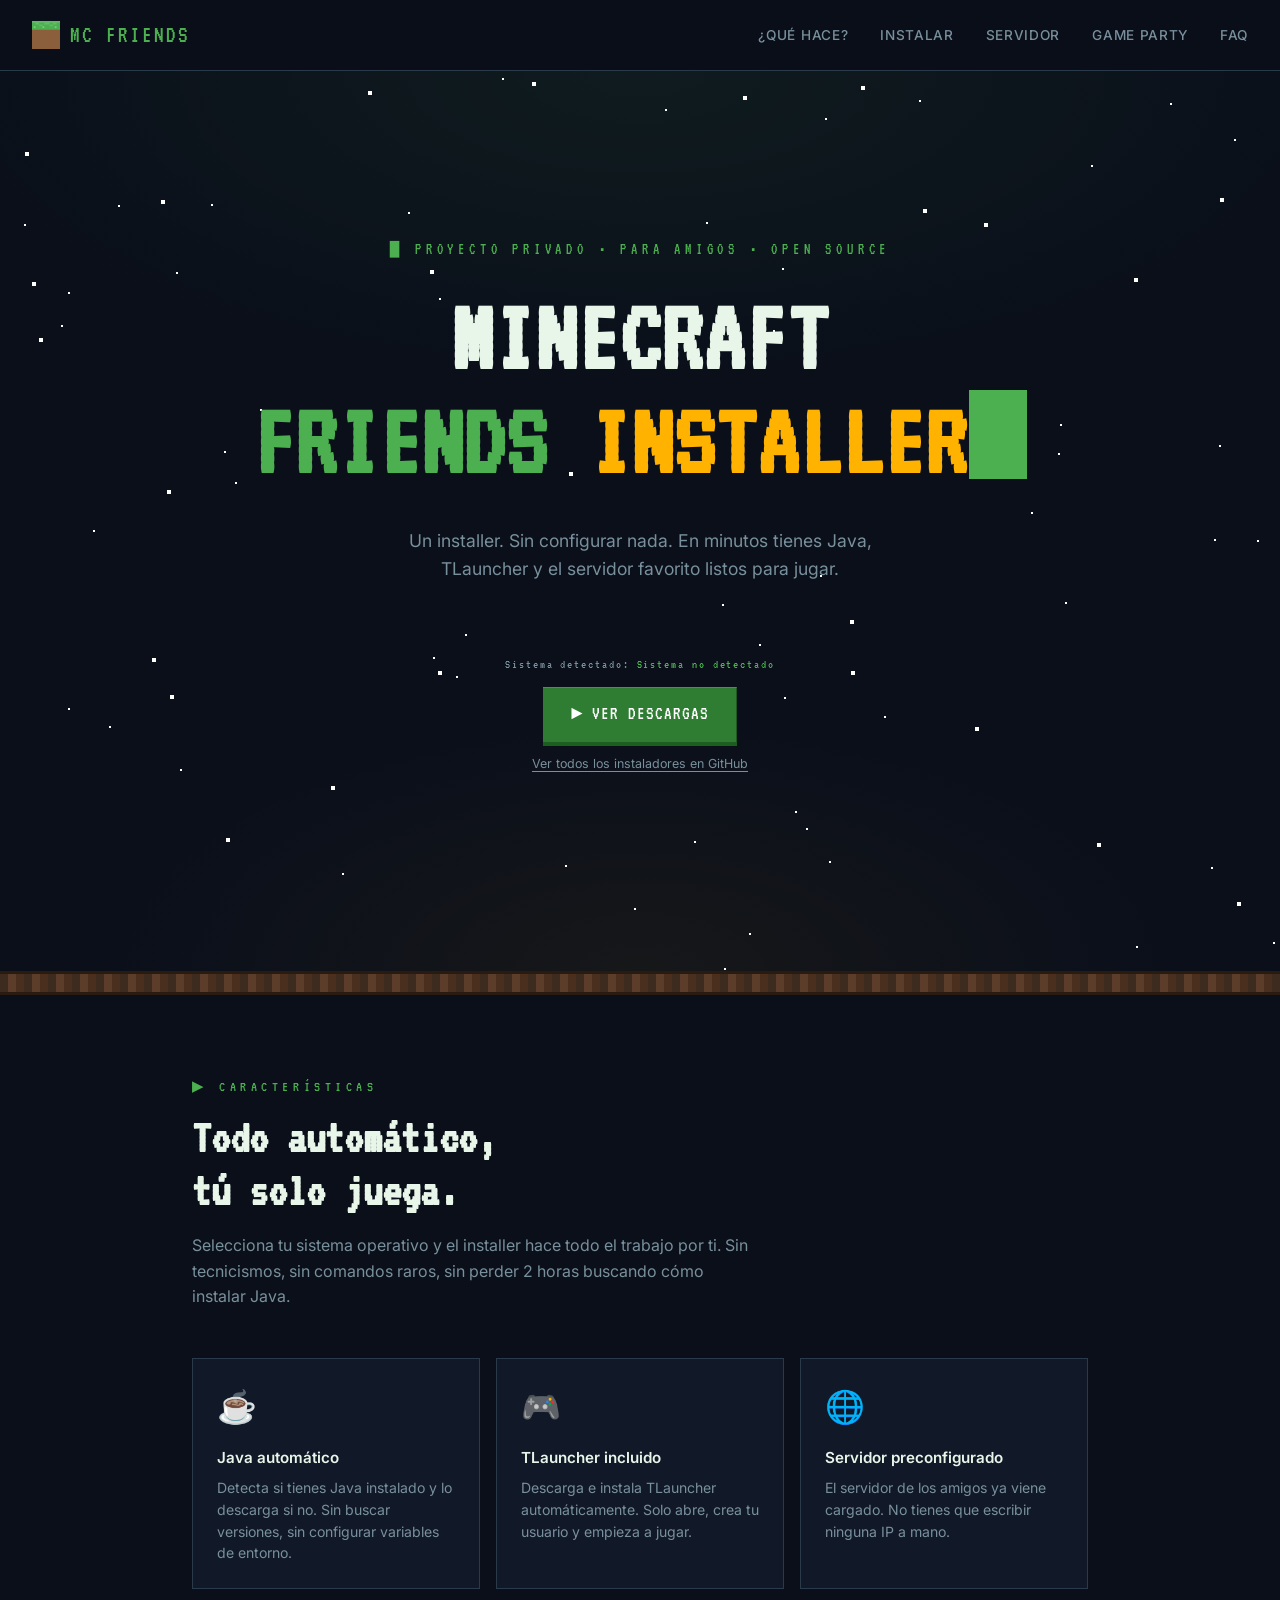
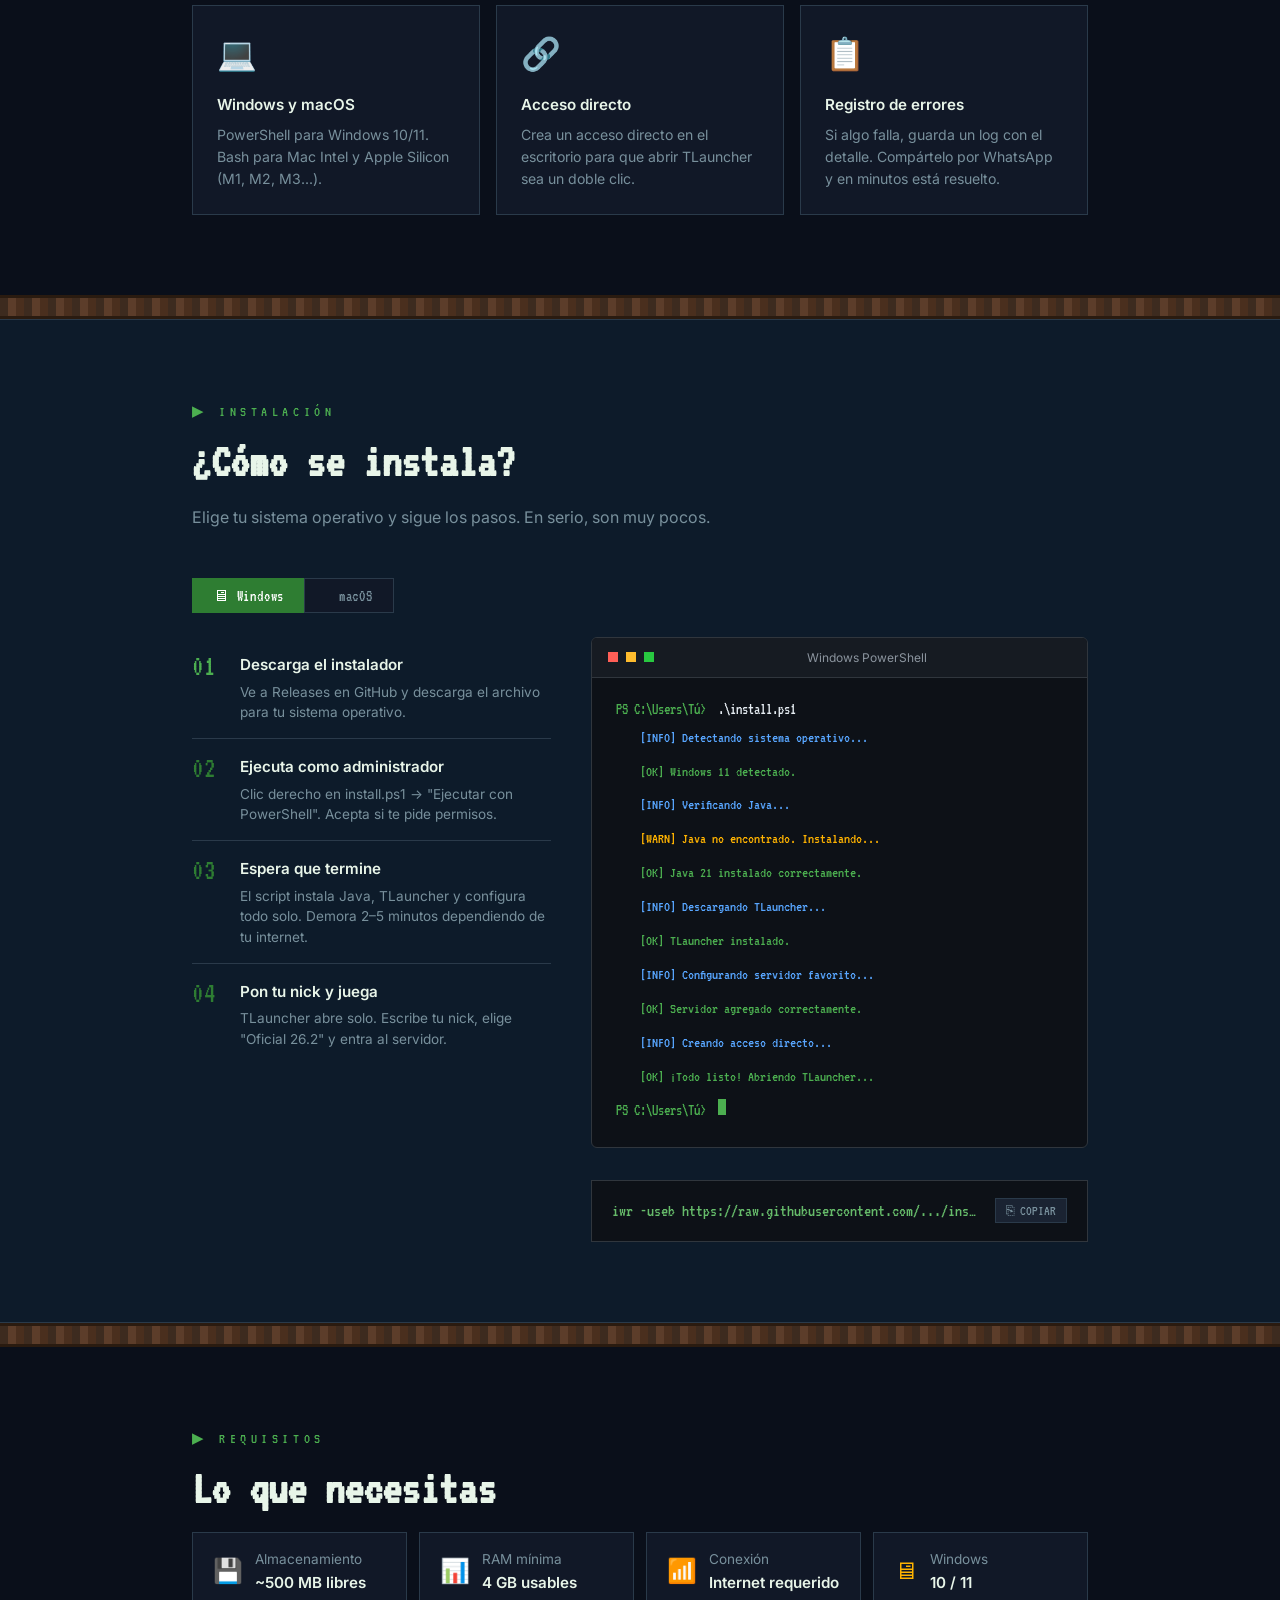
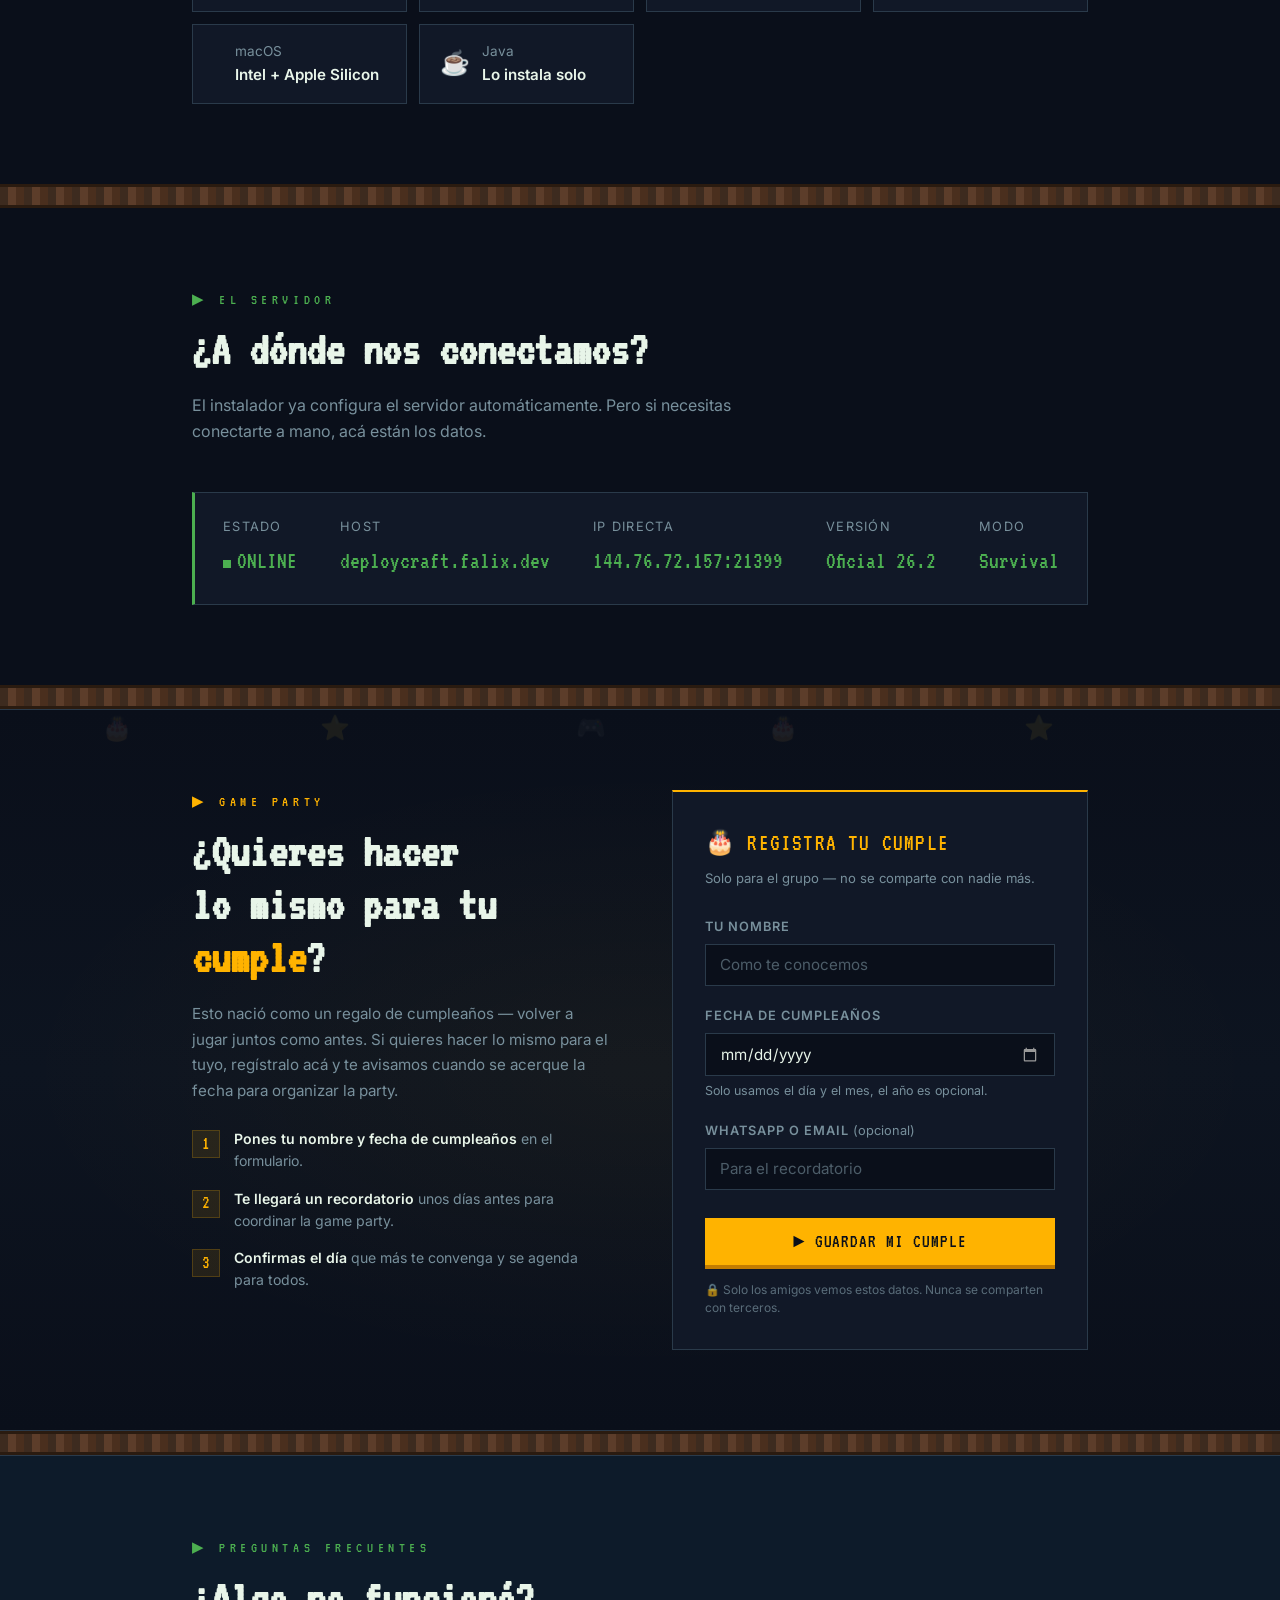
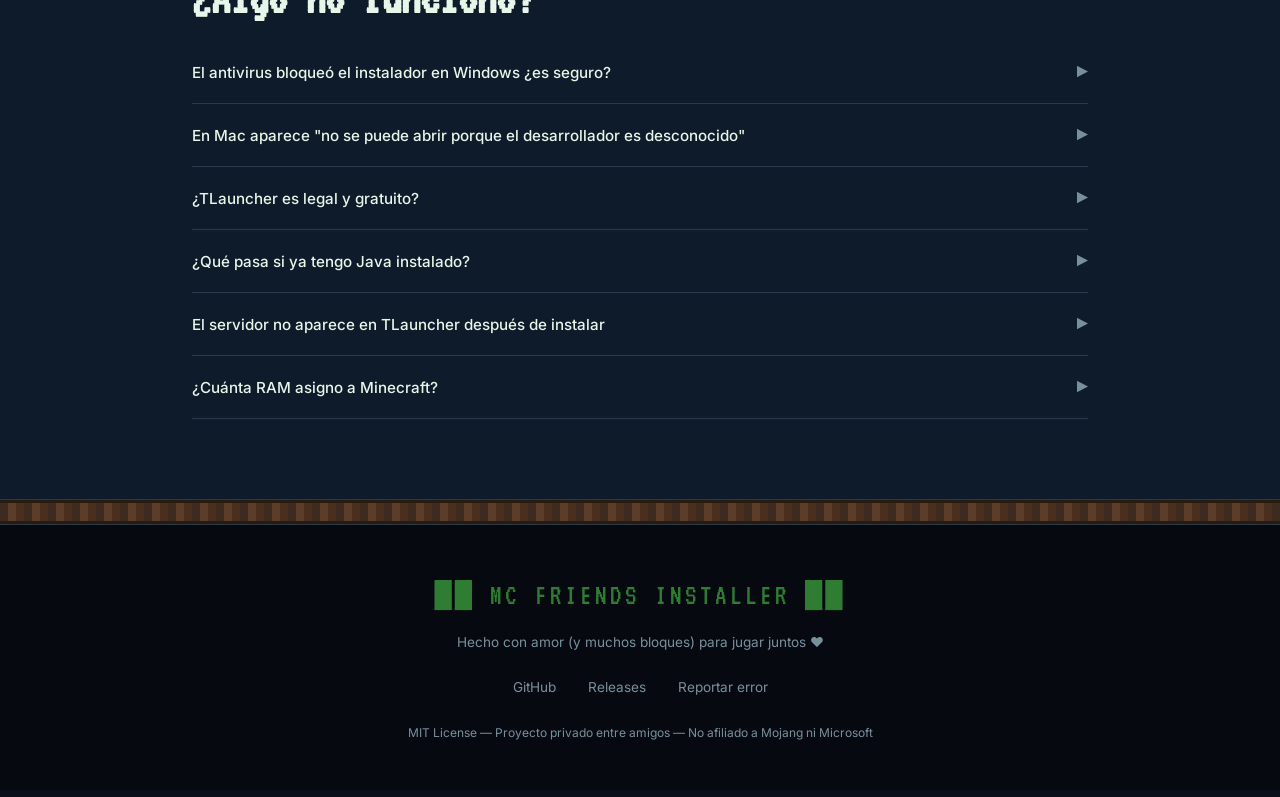
==== commit b5e17252: "refactor: separate javascript in one file" ====
--- a/index.html
+++ b/index.html
@@ -626,253 +626,6 @@
 			</div>
 		</footer>
 
-		<script>
-			// ─── OS DETECTION & DOWNLOAD ──────────────────────────────────
-			const RELEASES_BASE =
-				"https://github.com/Freddyz5/deploycraft/releases/download/v3.0.0";
-
-			const osConfig = {
-				win: {
-					label: "Windows detectado",
-					btnText: "&#x25BA; DESCARGAR PARA WINDOWS",
-					file: "install.bat",
-					altText:
-						"¿Usas Mac? <a onclick=\"triggerDownload('mac')\">Descarga para macOS</a>",
-					termTitle: "Windows — CMD",
-					termBody: `<div class="term-line"><span class="term-ps">C:\\Users\\Tú&gt;</span><span class="term-cmd">install.bat</span></div>
-<div class="term-output term-info">[INFO] Detectando sistema operativo...</div>
-<div class="term-output term-ok">[OK] Windows 11 detectado.</div>
-<div class="term-output term-info">[INFO] Verificando Java...</div>
-<div class="term-output term-warn">[WARN] Java no encontrado. Instalando...</div>
-<div class="term-output term-ok">[OK] Java 21 instalado y verificado.</div>
-<div class="term-output term-info">[INFO] Descargando TLauncher...</div>
-<div class="term-output term-ok">[OK] TLauncher OK (45823102 bytes).</div>
-<div class="term-output term-info">[INFO] Configurando servidor...</div>
-<div class="term-output term-ok">[OK] Servidor DeployCraft preconfigurado.</div>
-<div class="term-output term-ok">[OK] INSTALACION COMPLETADA</div>
-<div class="term-line"><span class="term-ps">C:\\Users\\Tú&gt;</span><span class="term-cursor"></span></div>`,
-					step2title: "Doble clic en install.bat",
-					step2desc:
-						'Si Windows Defender pregunta, click en "Más información" → "Ejecutar de todas formas".',
-					cmd: `${RELEASES_BASE}/install.bat`,
-				},
-				mac: {
-					label: "macOS detectado",
-					btnText: "&#x25BA; DESCARGAR PARA MAC",
-					file: "install.command",
-					altText:
-						"¿Usas Windows? <a onclick=\"triggerDownload('win')\">Descarga para Windows</a>",
-					termTitle: "macOS — Terminal",
-					termBody: `<div class="term-line"><span class="term-ps">usuario@mac ~ %</span><span class="term-cmd">./install.command</span></div>
-<div class="term-output term-info">[INFO] Detectando sistema operativo...</div>
-<div class="term-output term-ok">[OK] macOS Apple Silicon (M2) detectado.</div>
-<div class="term-output term-info">[INFO] Verificando Java...</div>
-<div class="term-output term-warn">[WARN] Java no encontrado. Instalando (arm64)...</div>
-<div class="term-output term-ok">[OK] Java 21 instalado y verificado.</div>
-<div class="term-output term-info">[INFO] Descargando TLauncher...</div>
-<div class="term-output term-ok">[OK] TLauncher OK (45823102 bytes).</div>
-<div class="term-output term-info">[INFO] Configurando servidor...</div>
-<div class="term-output term-ok">[OK] servers.dat instalado.</div>
-<div class="term-output term-ok">[OK] INSTALACION COMPLETADA</div>
-<div class="term-line"><span class="term-ps">usuario@mac ~ %</span><span class="term-cursor"></span></div>`,
-					step2title: "Doble clic en install.command",
-					step2desc:
-						'Si macOS bloquea el archivo, ve a Preferencias → Privacidad y Seguridad → "Abrir de todas formas".',
-					cmd: `${RELEASES_BASE}/install.command`,
-				},
-				unknown: {
-					label: "Sistema no detectado",
-					btnText: "&#x25BA; VER DESCARGAS",
-					file: null,
-					altText:
-						'<a href="https://github.com/Freddyz5/deploycraft/releases" target="_blank">Ver todos los instaladores en GitHub</a>',
-					termTitle: "Terminal",
-					termBody: "",
-					step2title: "Ejecuta el installer",
-					step2desc: "Sigue las instrucciones para tu sistema operativo.",
-					cmd: "https://github.com/Freddyz5/deploycraft/releases",
-				},
-			};
-
-			function detectOS() {
-				const ua = navigator.userAgent;
-				if (/Windows/i.test(ua)) return "win";
-				if (/Mac/i.test(ua)) return "mac";
-				return "unknown";
-			}
-
-			let currentOS = detectOS();
-
-			function triggerDownload(os) {
-				const cfg = osConfig[os];
-				if (!cfg.file) {
-					window.open(
-						"https://github.com/Freddyz5/deploycraft/releases",
-						"_blank",
-					);
-					return;
-				}
-				const a = document.createElement("a");
-				a.href = `${RELEASES_BASE}/${cfg.file}`;
-				a.download = cfg.file;
-				document.body.appendChild(a);
-				a.click();
-				document.body.removeChild(a);
-			}
-
-			function renderDownloadArea() {
-				const cfg = osConfig[currentOS];
-				document.getElementById("osDetected").innerHTML =
-					`Sistema detectado: <span>${cfg.label}</span>`;
-
-				const btn = document.getElementById("downloadBtn");
-				if (cfg.file) {
-					btn.innerHTML = `<button class="btn btn-primary" onclick="triggerDownload('${currentOS}')">${cfg.btnText}</button>`;
-				} else {
-					btn.innerHTML = `<a class="btn btn-primary" href="https://github.com/Freddyz5/deploycraft/releases" target="_blank">${cfg.btnText}</a>`;
-				}
-
-				document.getElementById("downloadAlts").innerHTML = cfg.altText;
-			}
-
-			renderDownloadArea();
-
-			// ─── STEPS / TERMINAL ────────────────────────────────────────
-			function switchOS(os) {
-				currentOS = os;
-				document.querySelectorAll(".os-tab").forEach((t, i) => {
-					t.classList.toggle(
-						"active",
-						(i === 0 && os === "win") || (i === 1 && os === "mac"),
-					);
-				});
-				const cfg = osConfig[os];
-				document.getElementById("term-title").textContent = cfg.termTitle;
-				document.getElementById("term-body").innerHTML = cfg.termBody;
-				document.getElementById("step2title").textContent = cfg.step2title;
-				document.getElementById("step2desc").textContent = cfg.step2desc;
-				document.getElementById("one-liner-cmd").textContent = cfg.cmd;
-				renderDownloadArea();
-				setStep(0);
-			}
-
-			function setStep(idx) {
-				document
-					.querySelectorAll(".step-item")
-					.forEach((el, i) => el.classList.toggle("active", i === idx));
-			}
-
-			function copyCmd() {
-				const cmd = document.getElementById("one-liner-cmd").textContent;
-				navigator.clipboard.writeText(cmd).catch(() => {});
-				const btn = document.querySelector(".copy-btn");
-				btn.textContent = "✓ COPIADO";
-				setTimeout(() => {
-					btn.innerHTML = "⌘ COPIAR";
-				}, 1500);
-			}
-
-			// ─── FAQ ─────────────────────────────────────────────────────
-			function toggleFaq(btn) {
-				const item = btn.parentElement;
-				const wasOpen = item.classList.contains("open");
-				document
-					.querySelectorAll(".faq-item")
-					.forEach((i) => i.classList.remove("open"));
-				if (!wasOpen) item.classList.add("open");
-			}
-
-			// ─── BIRTHDAY FORM ───────────────────────────────────────────
-			// TODO: reemplazar esta URL con el endpoint real de Hono cuando esté deployado
-			const API_URL = "https://your-worker.workers.dev/birthday";
-
-			async function submitBirthday() {
-				const name = document.getElementById("bdName").value.trim();
-				const date = document.getElementById("bdDate").value;
-				const contact = document.getElementById("bdContact").value.trim();
-
-				if (!name) {
-					alert("Pon tu nombre para poder avisarte 🙂");
-					document.getElementById("bdName").focus();
-					return;
-				}
-				if (!date) {
-					alert("Pon tu fecha de cumpleaños");
-					document.getElementById("bdDate").focus();
-					return;
-				}
-
-				const btn = document.getElementById("bdSubmit");
-				btn.disabled = true;
-				btn.innerHTML = "&#x25BA; GUARDANDO...";
-
-				try {
-					const res = await fetch(API_URL, {
-						method: "POST",
-						headers: { "Content-Type": "application/json" },
-						body: JSON.stringify({ name, birthdate: date, contact }),
-					});
-
-					if (!res.ok) throw new Error(`HTTP ${res.status}`);
-
-					showState("success");
-				} catch (err) {
-					console.error(err);
-					// Mientras no hay backend, simulamos éxito para no bloquear la UI
-					// Quitar esta línea cuando el endpoint esté activo:
-					showState("success");
-					// Descomentar esto cuando el endpoint esté activo:
-					// document.getElementById('errorDesc').textContent = 'No se pudo conectar al servidor. Intenta más tarde.';
-					// showState('error');
-				} finally {
-					btn.disabled = false;
-					btn.innerHTML = "&#x25BA; GUARDAR MI CUMPLE";
-				}
-			}
-
-			function showState(state) {
-				document.getElementById("formFields").style.display = "none";
-				if (state === "success") {
-					document.getElementById("stateSuccess").classList.add("visible");
-				} else {
-					document.getElementById("stateError").classList.add("visible");
-				}
-			}
-
-			function resetForm() {
-				document.getElementById("formFields").style.display = "block";
-				document.getElementById("stateError").classList.remove("visible");
-				document.getElementById("stateSuccess").classList.remove("visible");
-			}
-
-			// ─── STARS ───────────────────────────────────────────────────
-			const starsEl = document.getElementById("stars");
-			for (let i = 0; i < 80; i++) {
-				const s = document.createElement("div");
-				s.className = "star";
-				s.style.left = Math.random() * 100 + "%";
-				s.style.top = Math.random() * 100 + "%";
-				s.style.animationDelay = Math.random() * 3 + "s";
-				s.style.animationDuration = 2 + Math.random() * 3 + "s";
-				if (Math.random() > 0.7) {
-					s.style.width = "4px";
-					s.style.height = "4px";
-				}
-				starsEl.appendChild(s);
-			}
-
-			// ─── SCROLL REVEAL ───────────────────────────────────────────
-			const observer = new IntersectionObserver(
-				(entries) => {
-					entries.forEach((e) => {
-						if (e.isIntersecting) e.target.classList.add("visible");
-					});
-				},
-				{ threshold: 0.1 },
-			);
-			document
-				.querySelectorAll(".reveal")
-				.forEach((el) => observer.observe(el));
-		</script>
+		<script src="script.js"></script>
 	</body>
 </html>
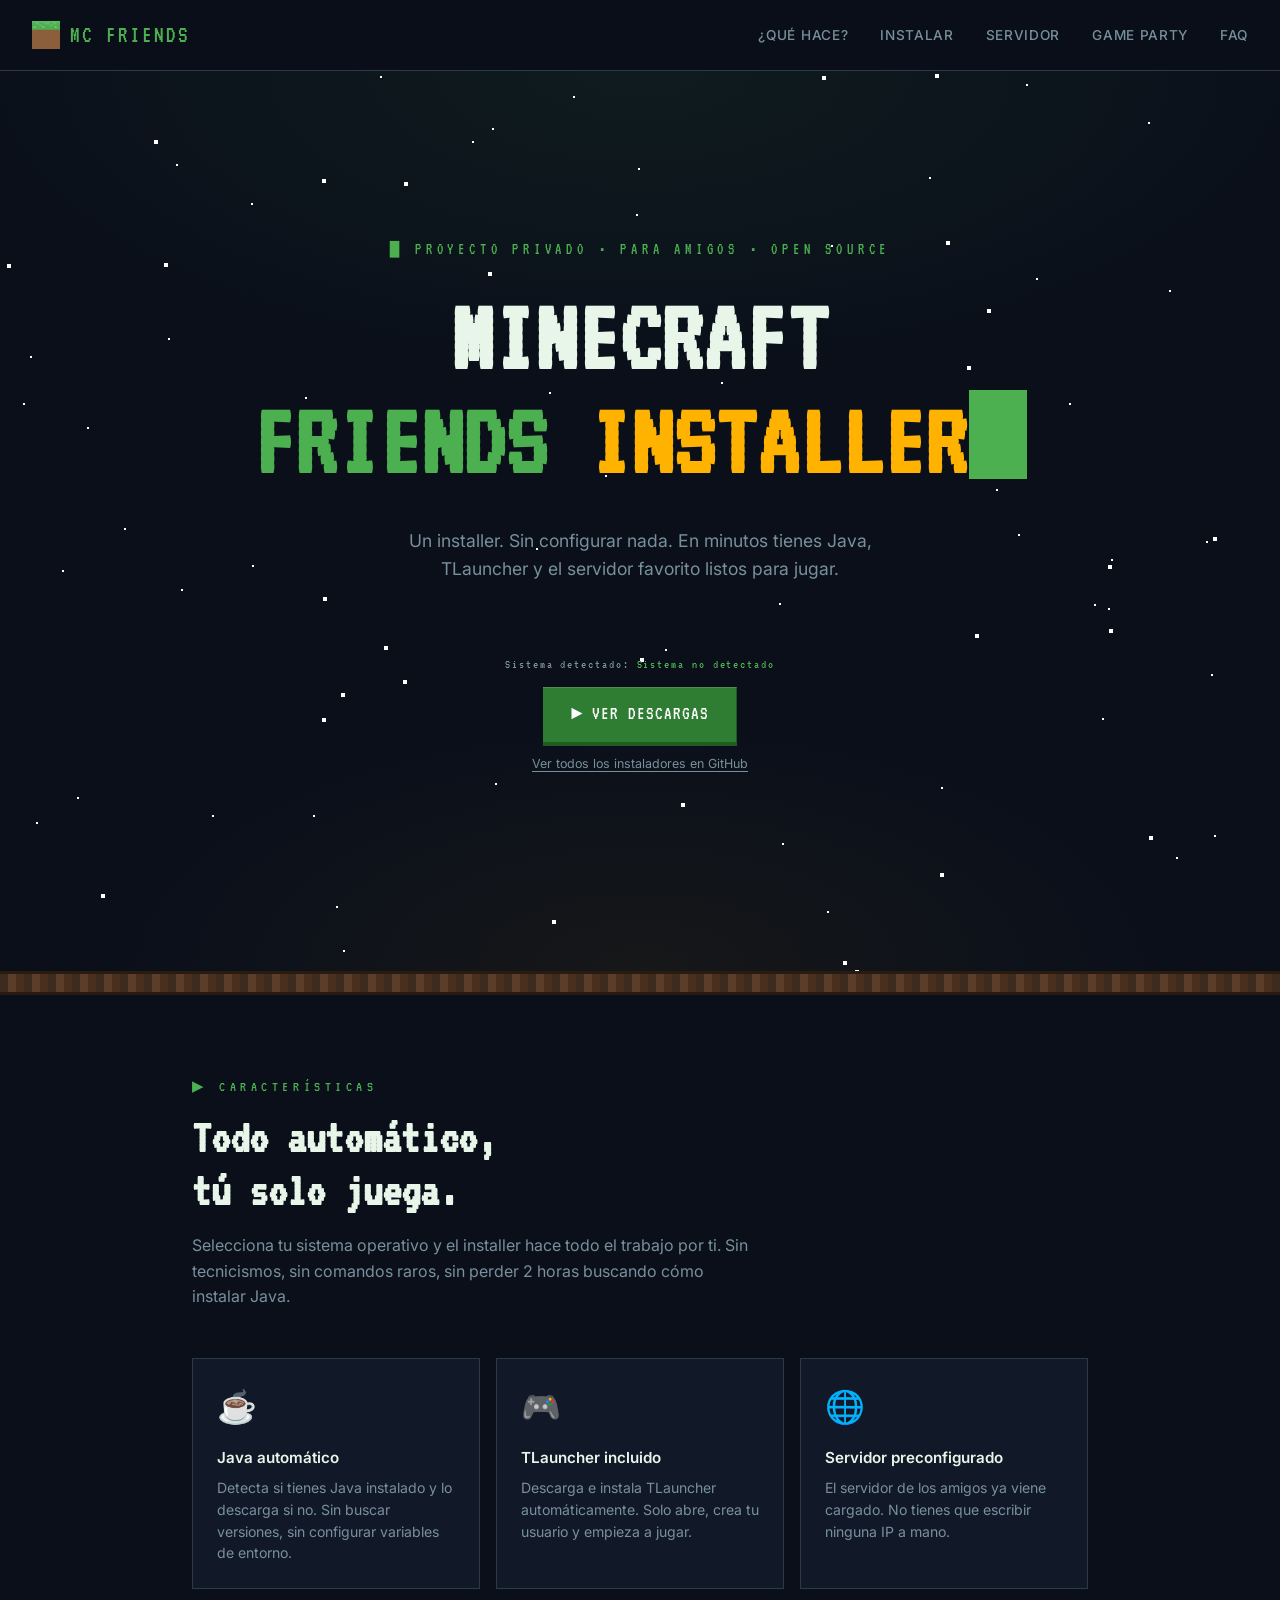
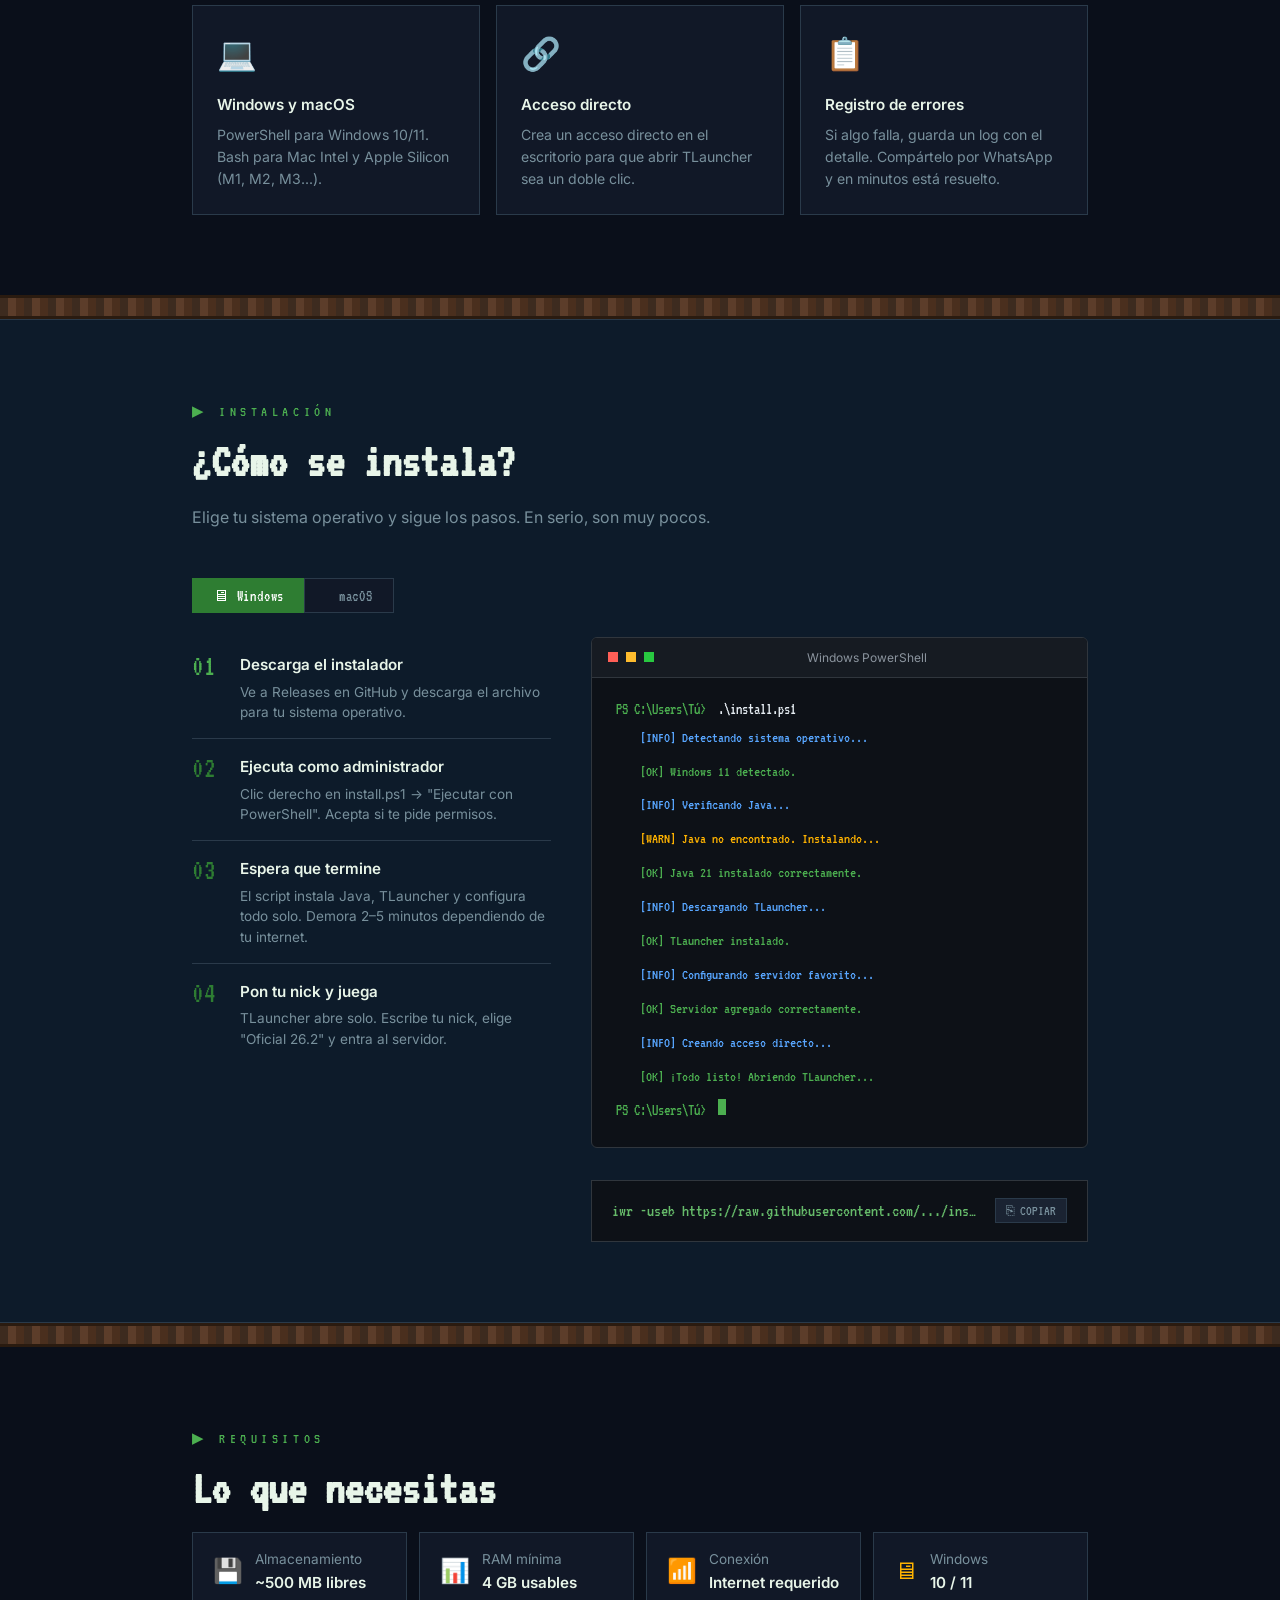
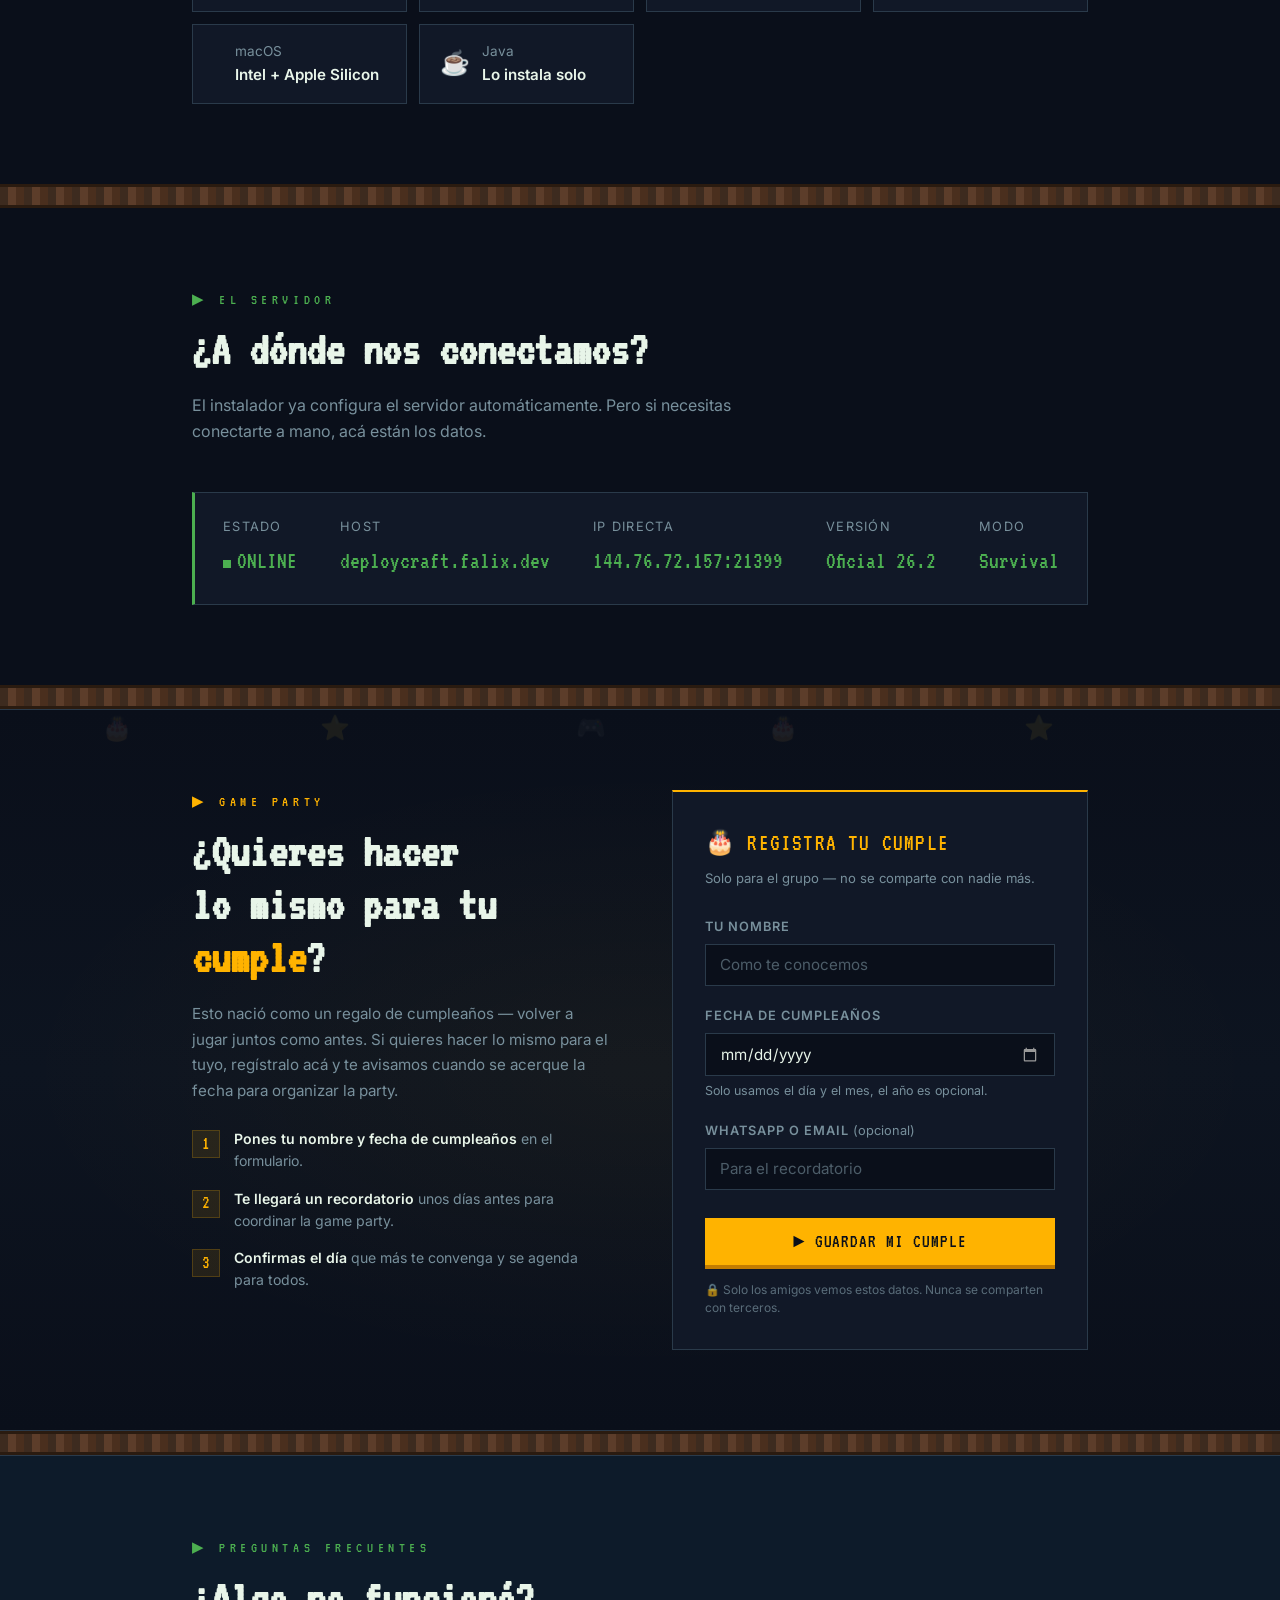
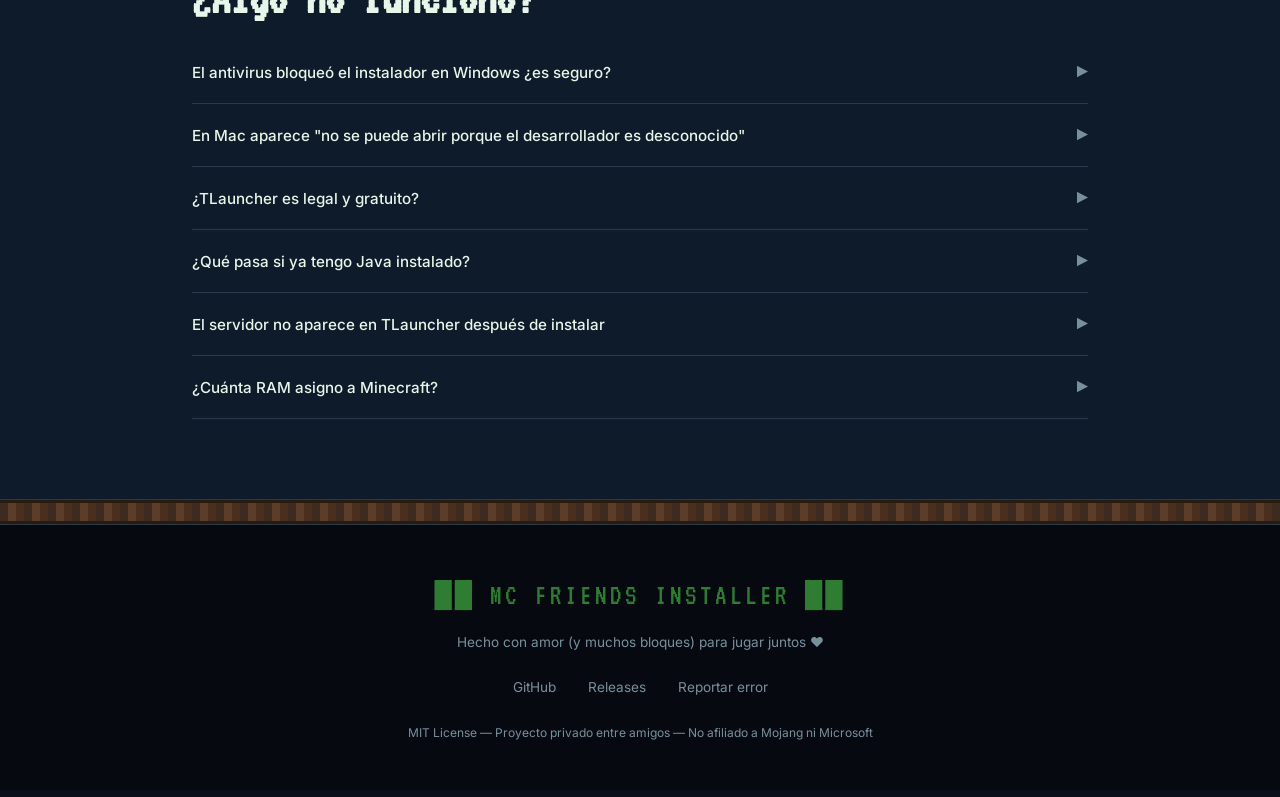
==== commit 19d20beb: "feat: Update links" ====
--- a/index.html
+++ b/index.html
@@ -616,9 +616,9 @@
 				Hecho con amor (y muchos bloques) para jugar juntos &#x2764;
 			</div>
 			<div class="footer-links">
-				<a href="#">GitHub</a>
-				<a href="#">Releases</a>
-				<a href="#">Reportar error</a>
+				<a href="#https://github.com/Freddyz5/deploycraft" target="_blank">GitHub</a>
+				<a href="https://github.com/Freddyz5/deploycraft/releases" target="_blank">Releases</a>
+				<a href="https://github.com/Freddyz5/deploycraft/issues" target="_blank">Reportar error</a>
 			</div>
 			<div style="font-size: 0.75rem; color: var(--text-muted)">
 				MIT License &mdash; Proyecto privado entre amigos &mdash; No afiliado a
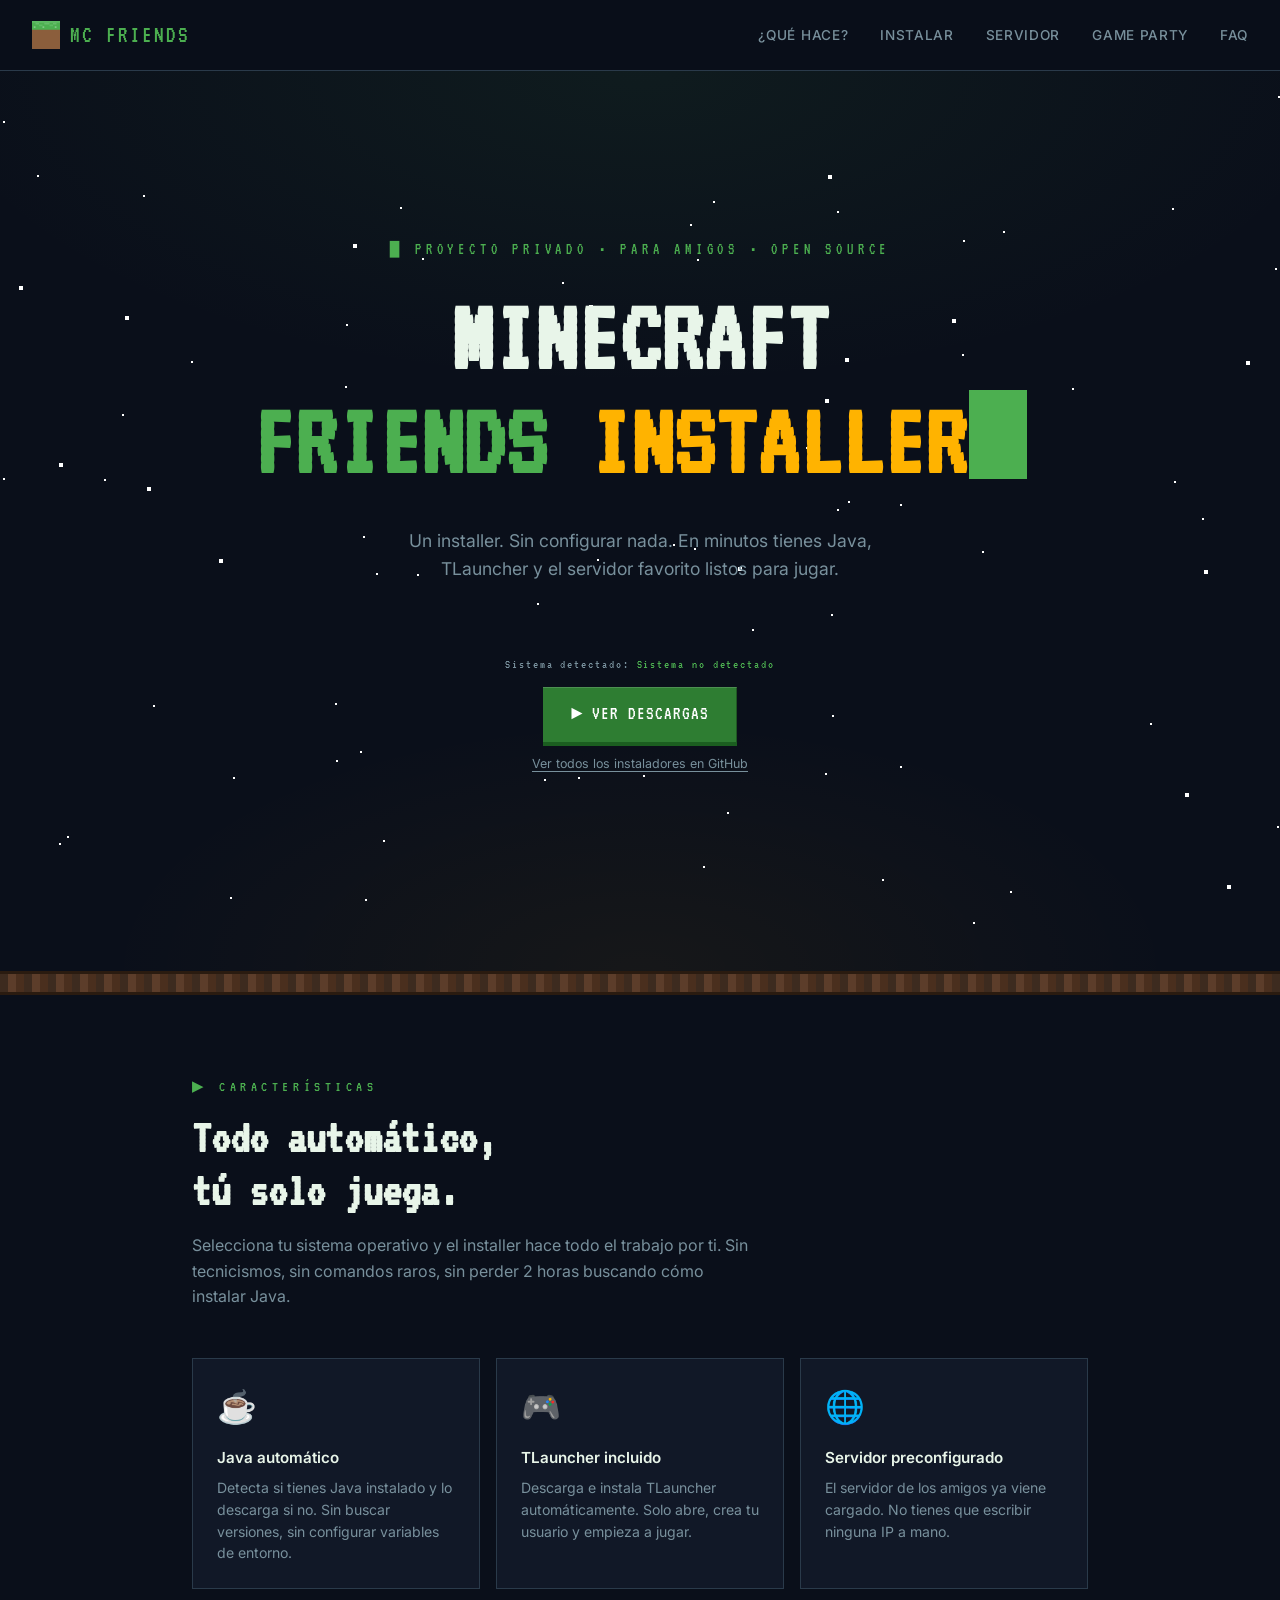
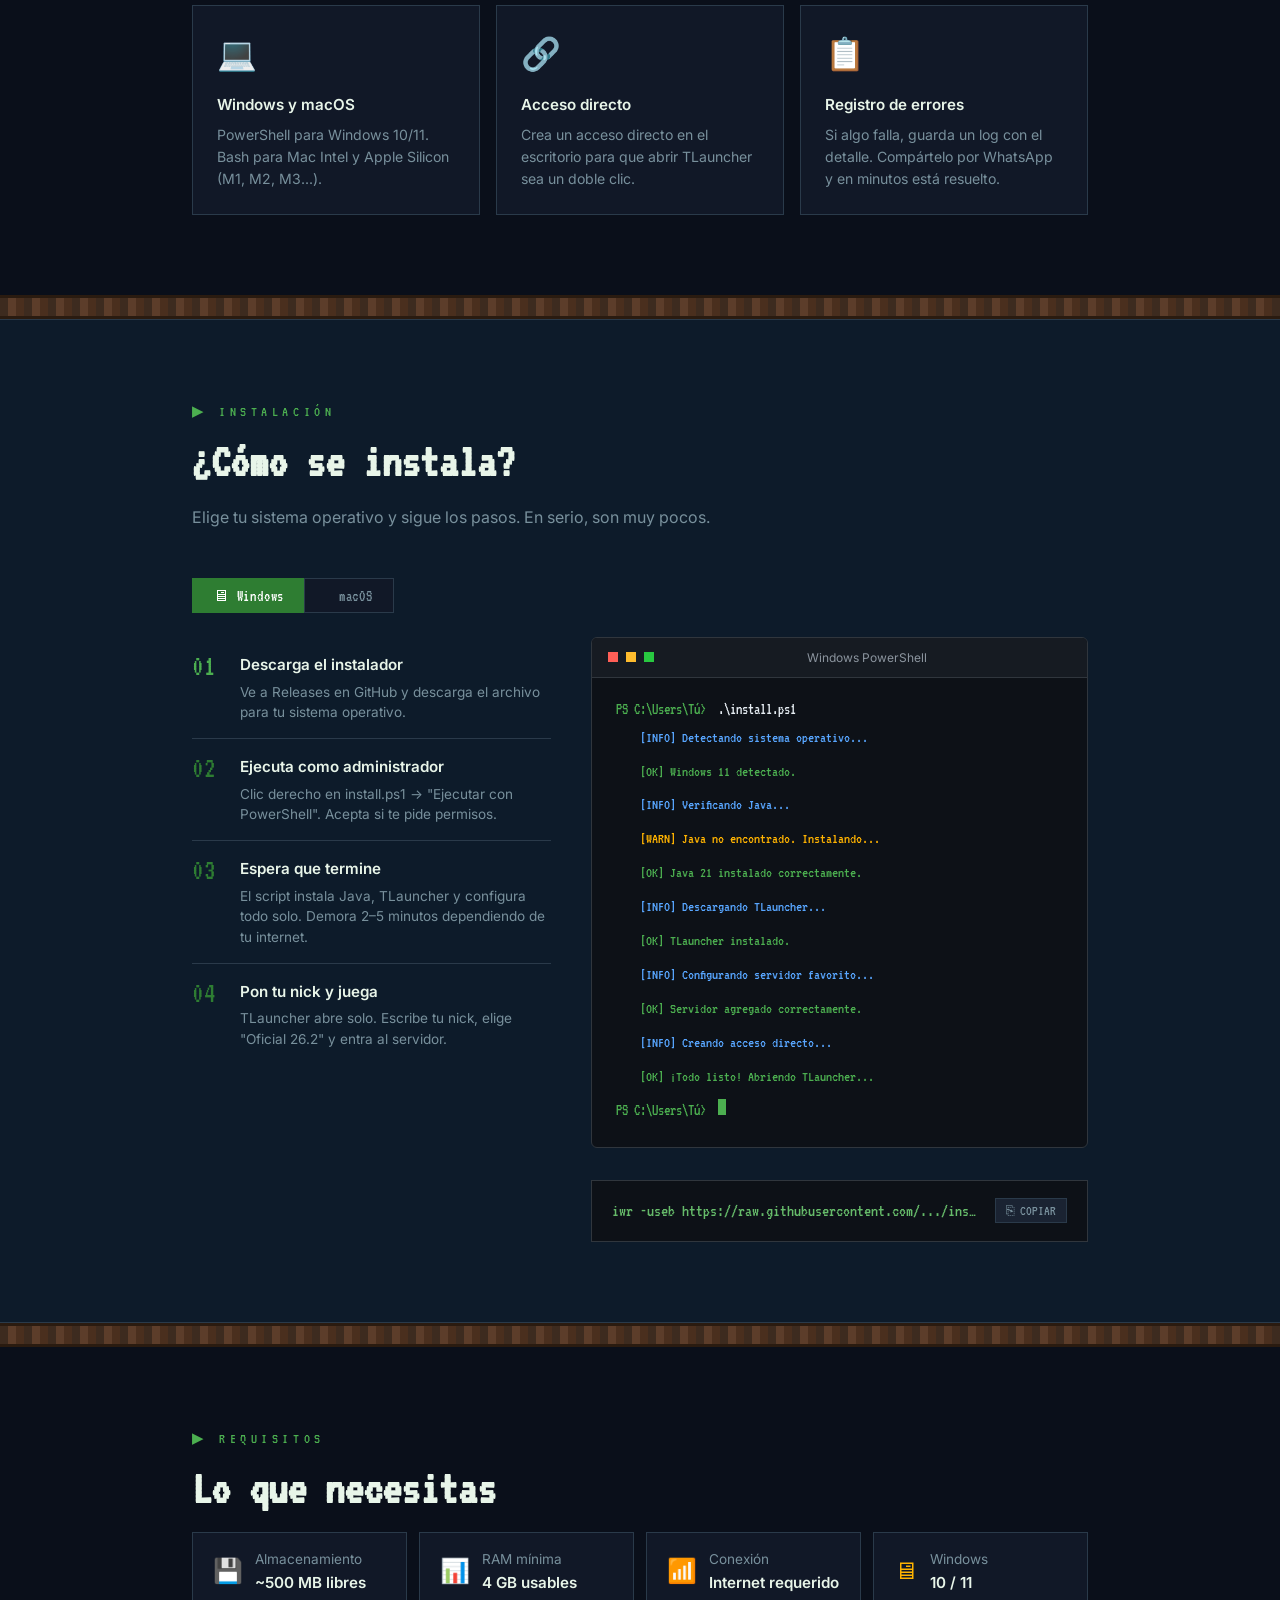
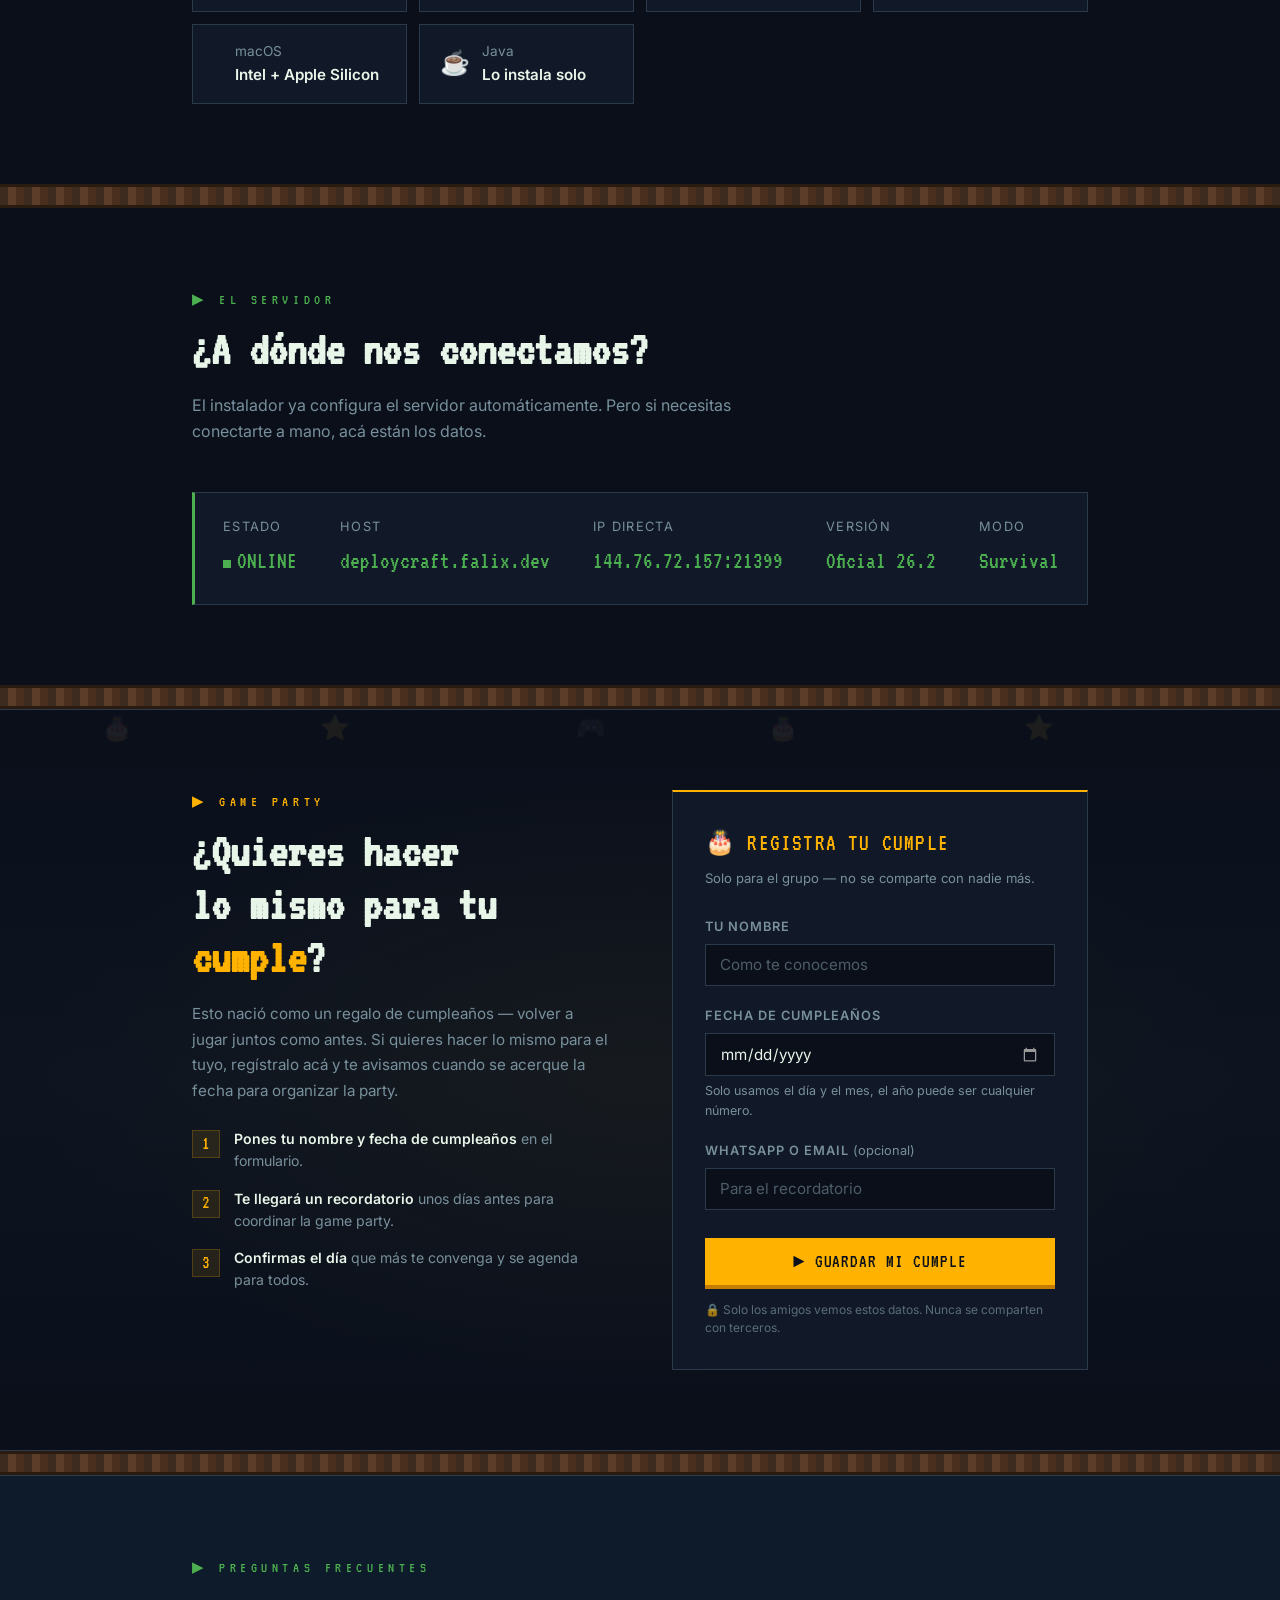
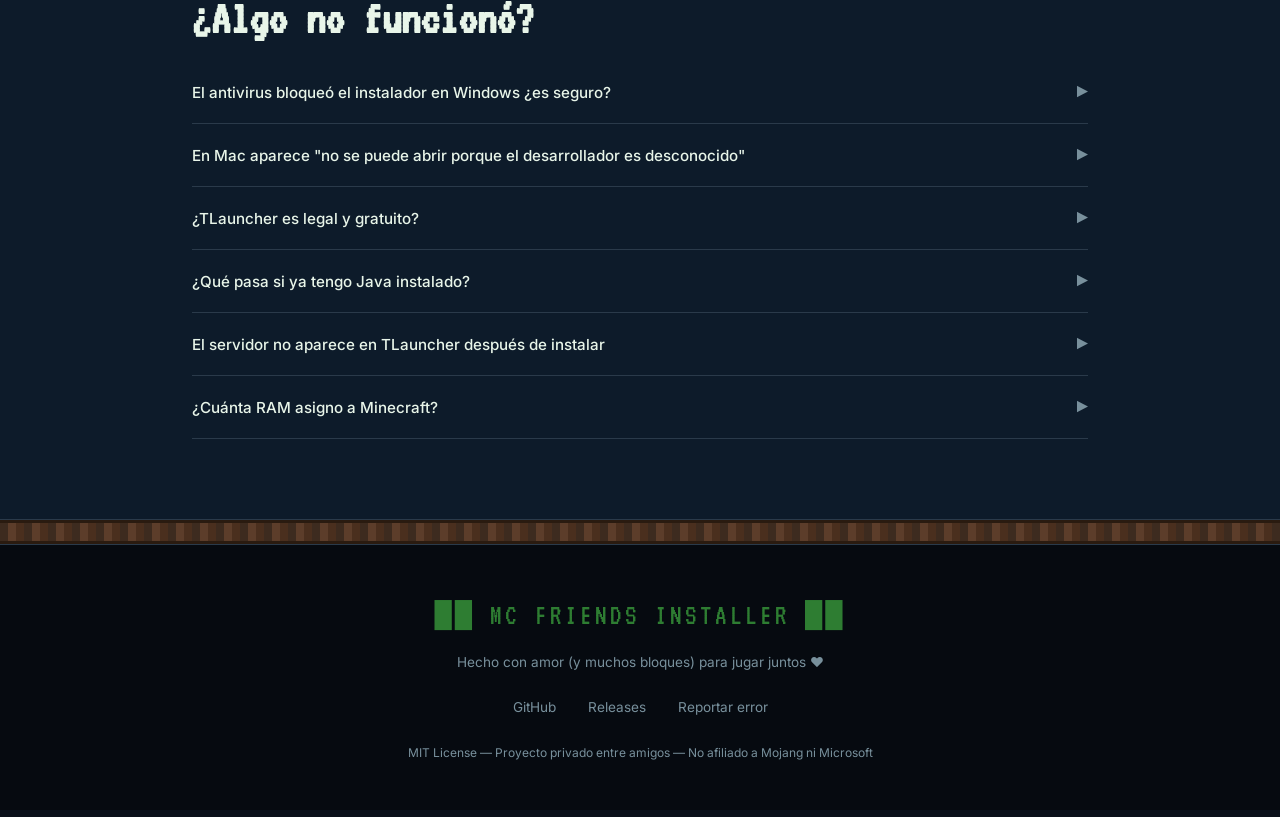
==== commit bd0f3e0e: "refactor: update index and script" ====
--- a/index.html
+++ b/index.html
@@ -458,7 +458,7 @@
 									id="bdDate"
 									autocomplete="bday" />
 								<div class="form-hint">
-									Solo usamos el día y el mes, el año es opcional.
+									Solo usamos el día y el mes, el año puede ser cualquier número.
 								</div>
 							</div>
 
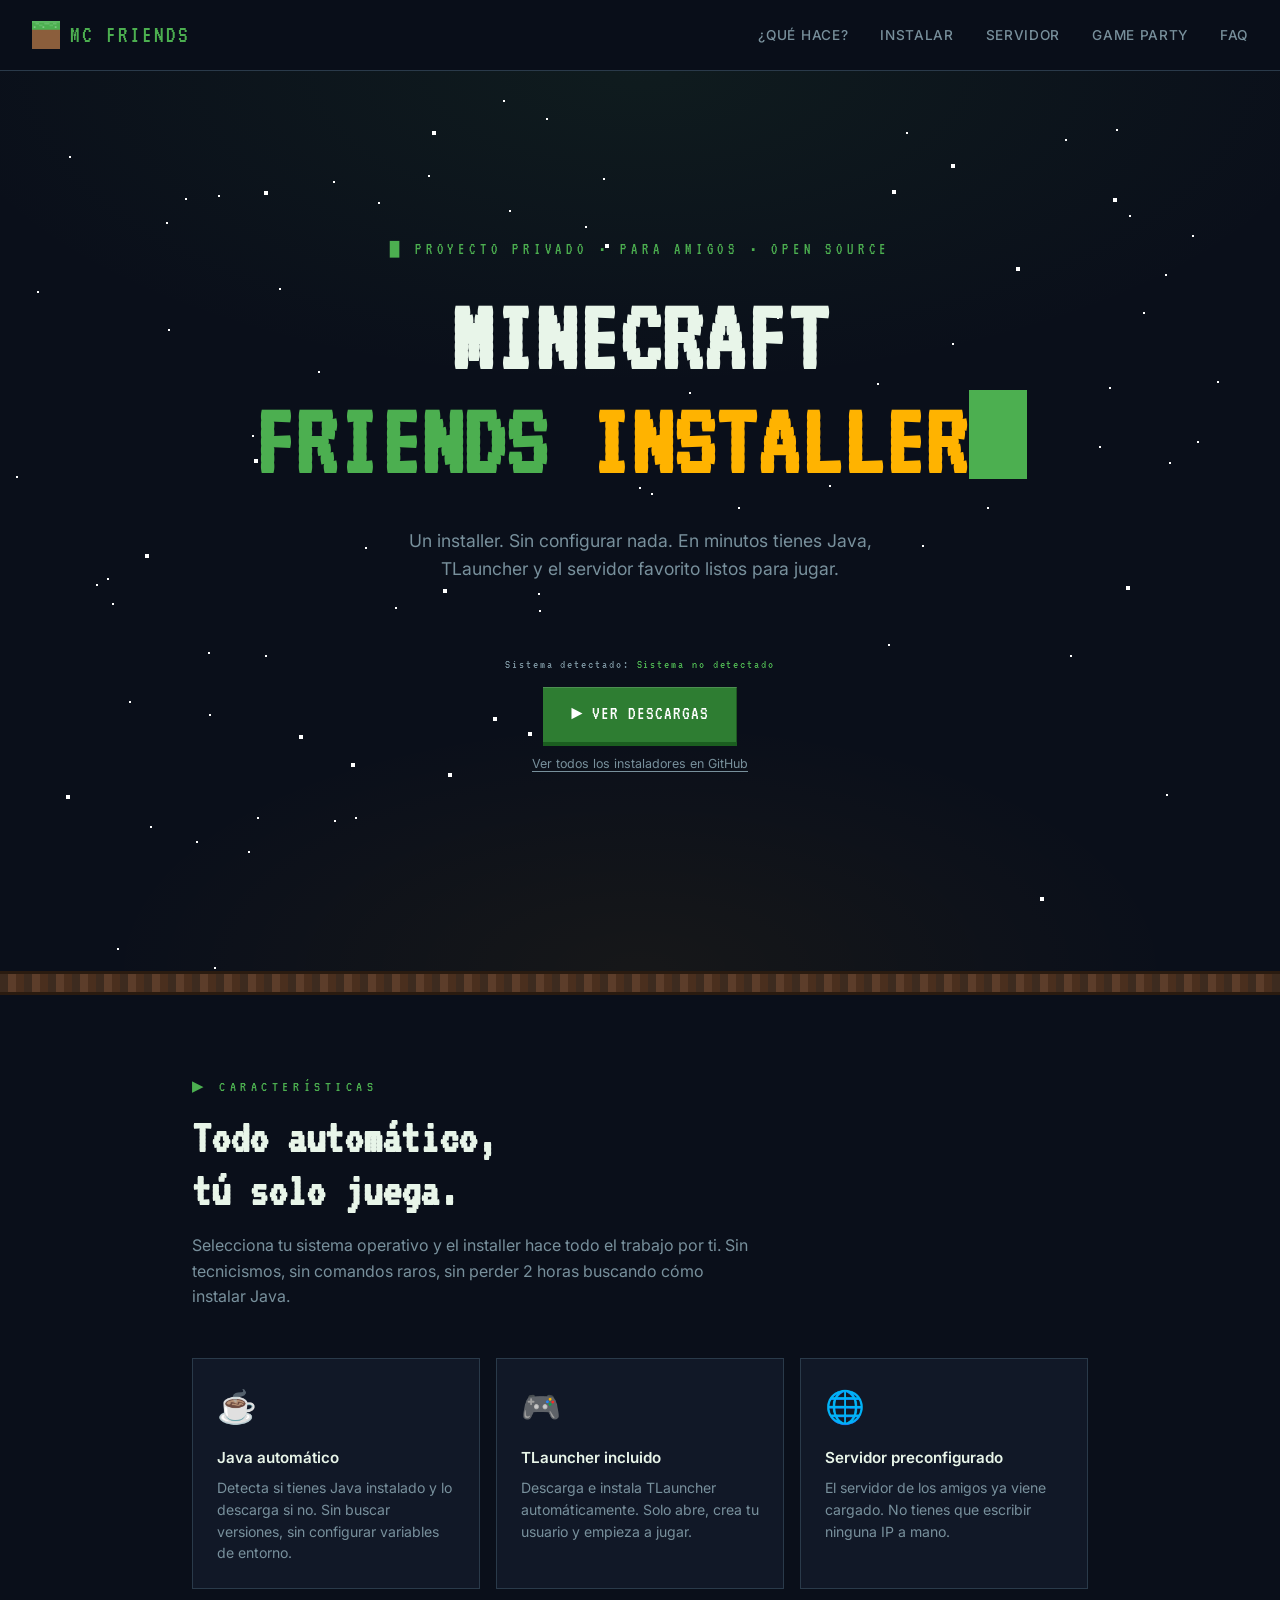
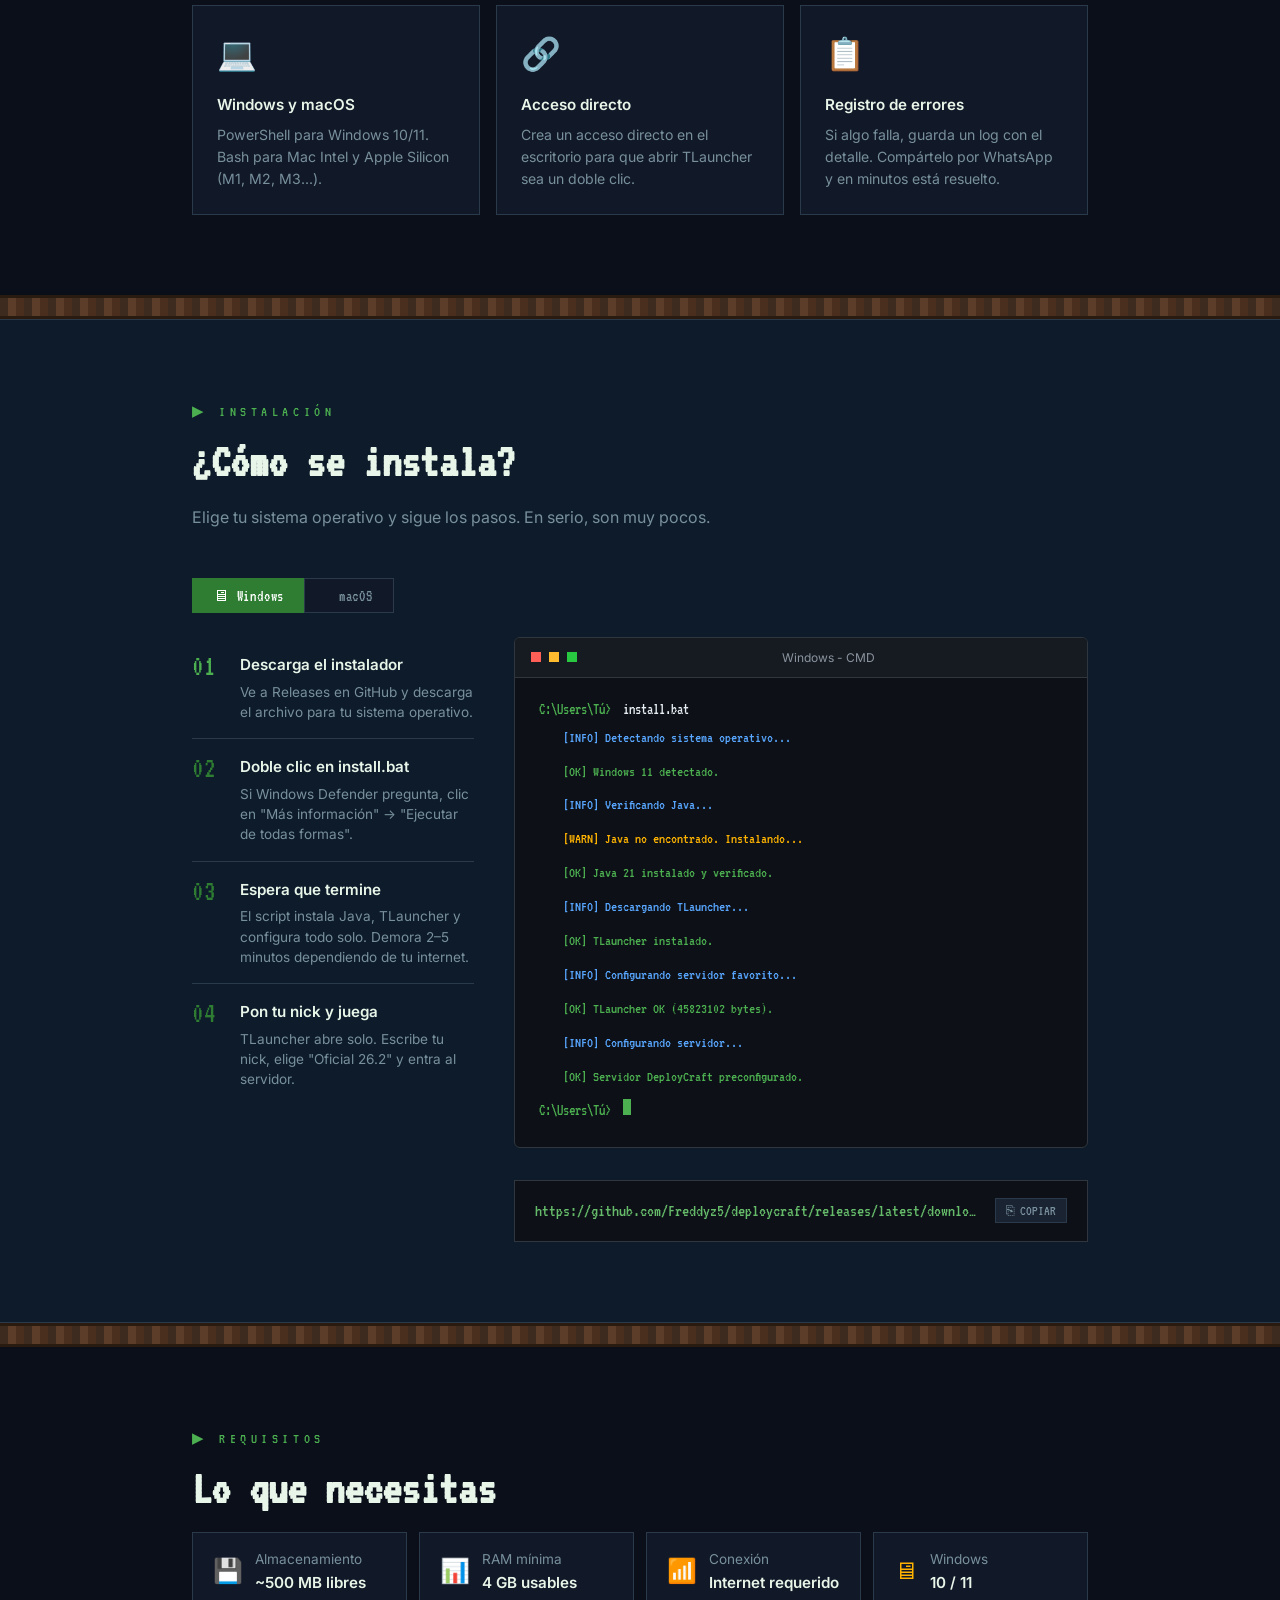
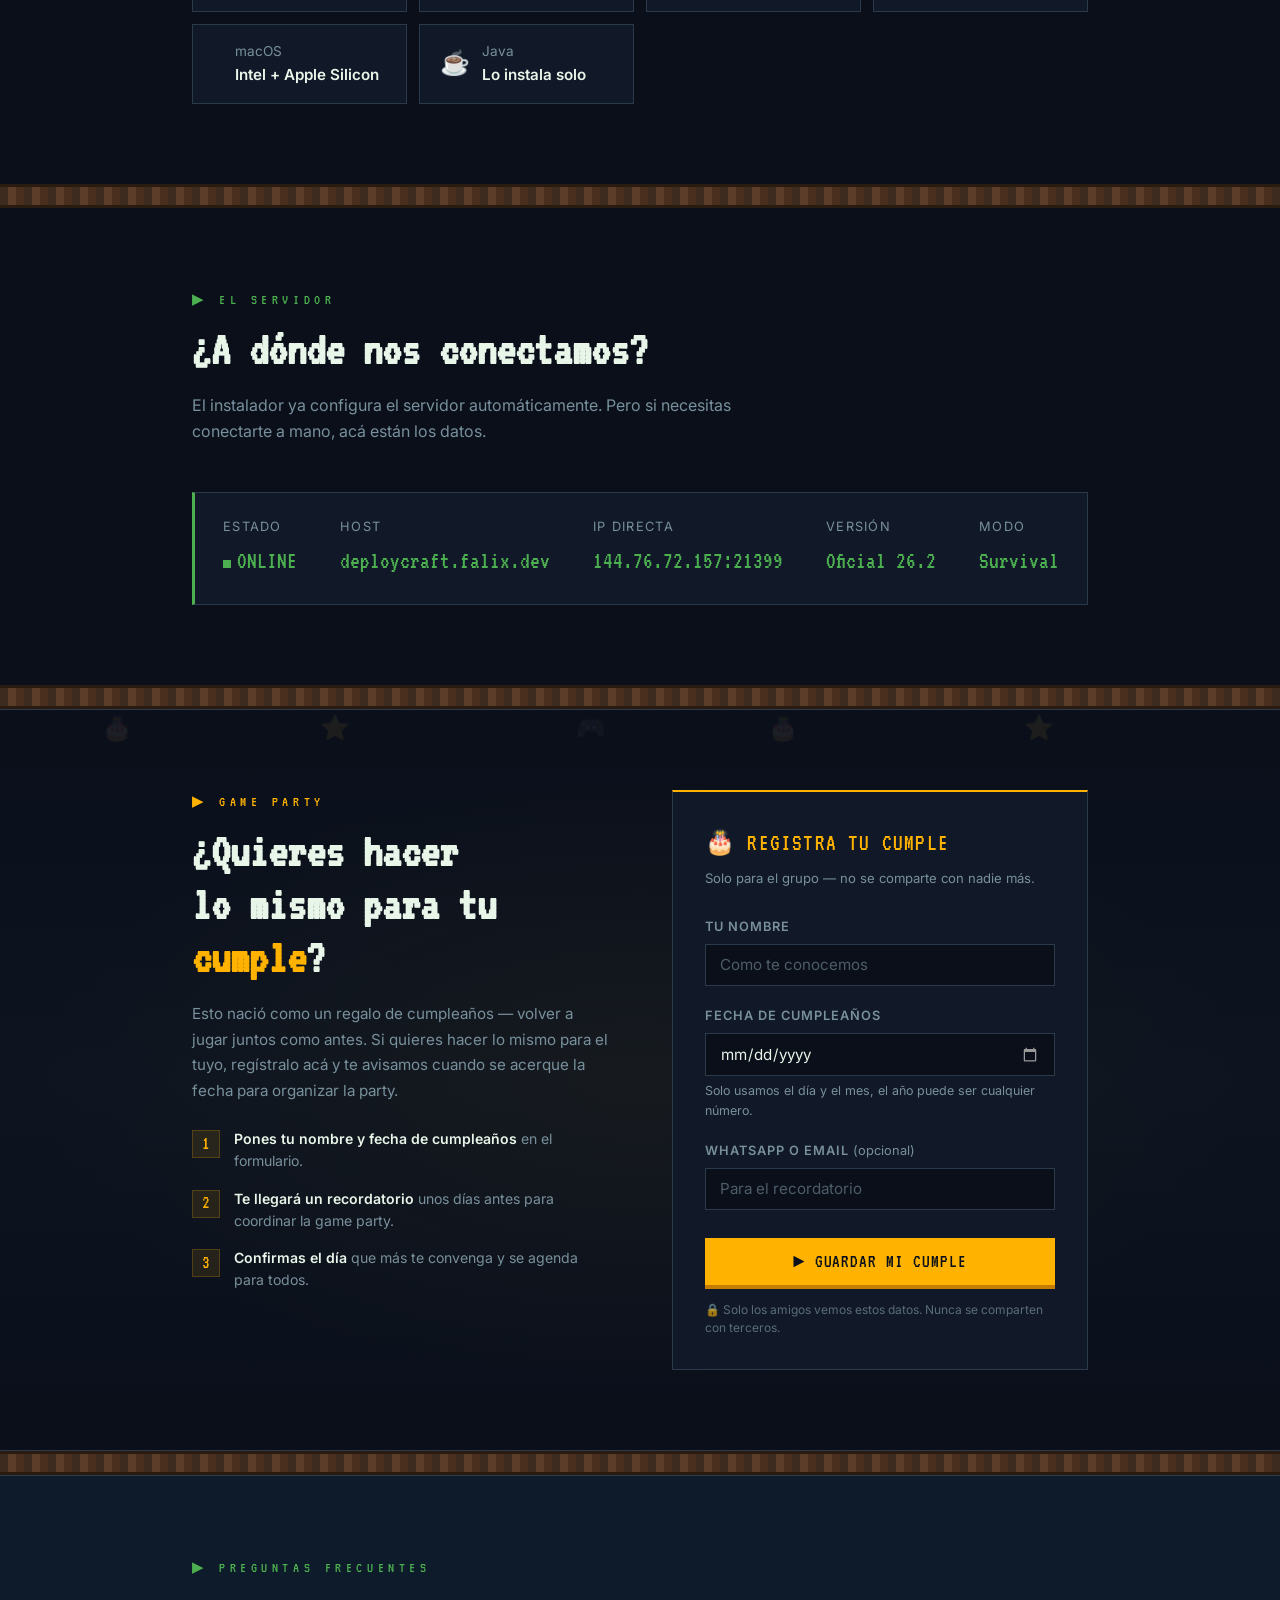
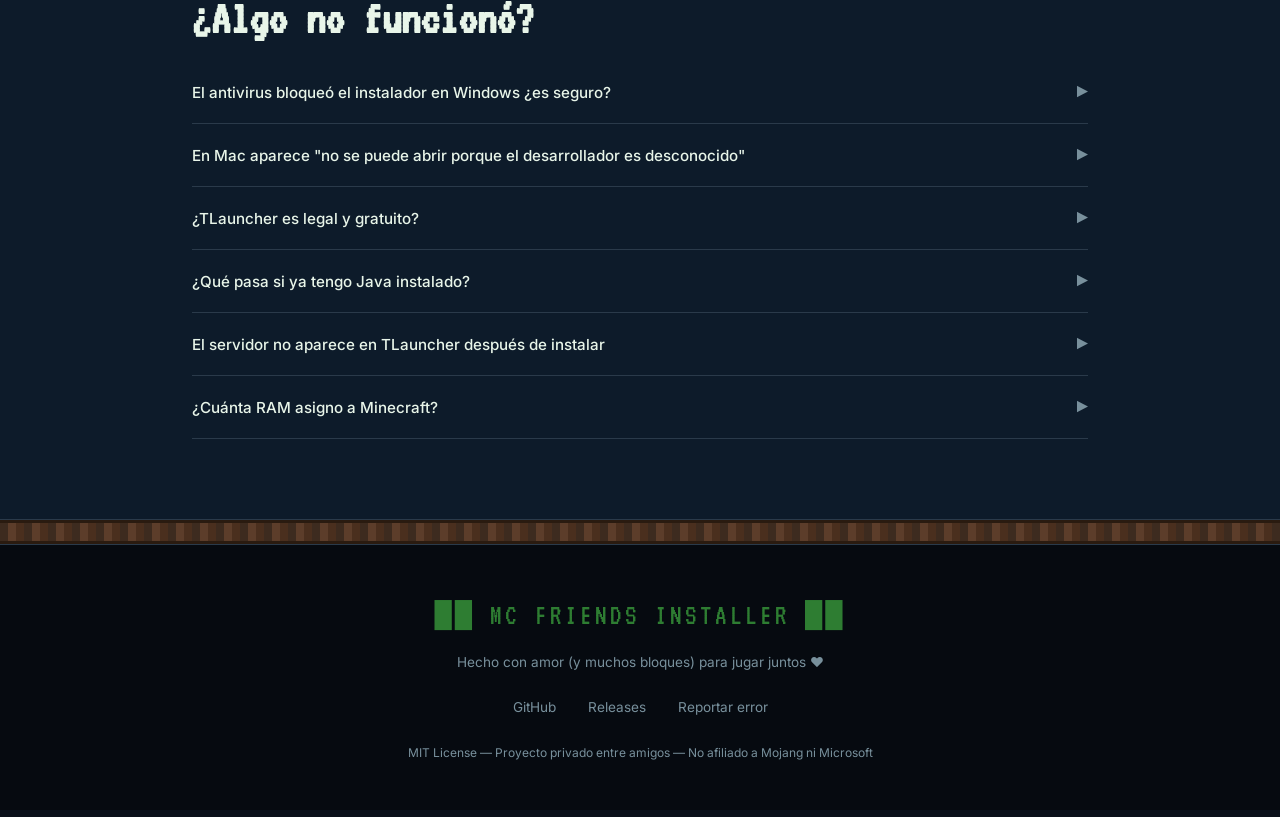
==== commit 9886a35e: "chore: release v3.0.0 with updated installers" ====
--- a/index.html
+++ b/index.html
@@ -168,11 +168,11 @@
 							<div class="step-num">02</div>
 							<div class="step-body">
 								<div class="step-title" id="step2title">
-									Ejecuta como administrador
+									Doble clic en install.bat
 								</div>
 								<div class="step-desc" id="step2desc">
-									Clic derecho en install.ps1 → "Ejecutar con PowerShell".
-									Acepta si te pide permisos.
+									Si Windows Defender pregunta, clic en "Más información" →
+									"Ejecutar de todas formas".
 								</div>
 							</div>
 						</div>
@@ -204,14 +204,12 @@
 								<div class="dot dot-red"></div>
 								<div class="dot dot-yellow"></div>
 								<div class="dot dot-green"></div>
-								<span class="terminal-title" id="term-title"
-									>Windows PowerShell</span
-								>
+								<span class="terminal-title" id="term-title">Windows - CMD</span>
 							</div>
 							<div class="terminal-body" id="term-body">
 								<div class="term-line">
-									<span class="term-ps">PS C:\Users\Tú&gt;</span
-									><span class="term-cmd">.\install.ps1</span>
+									<span class="term-ps">C:\Users\Tú&gt;</span
+									><span class="term-cmd">install.bat</span>
 								</div>
 								<div class="term-output term-info">
 									[INFO] Detectando sistema operativo...
@@ -226,7 +224,7 @@
 									[WARN] Java no encontrado. Instalando...
 								</div>
 								<div class="term-output term-ok">
-									[OK] Java 21 instalado correctamente.
+									[OK] Java 21 instalado y verificado.
 								</div>
 								<div class="term-output term-info">
 									[INFO] Descargando TLauncher...
@@ -236,16 +234,16 @@
 									[INFO] Configurando servidor favorito...
 								</div>
 								<div class="term-output term-ok">
-									[OK] Servidor agregado correctamente.
+									[OK] TLauncher OK (45823102 bytes).
 								</div>
 								<div class="term-output term-info">
-									[INFO] Creando acceso directo...
+									[INFO] Configurando servidor...
 								</div>
 								<div class="term-output term-ok">
-									[OK] ¡Todo listo! Abriendo TLauncher...
+									[OK] Servidor DeployCraft preconfigurado.
 								</div>
 								<div class="term-line">
-									<span class="term-ps">PS C:\Users\Tú&gt;</span
+									<span class="term-ps">C:\Users\Tú&gt;</span
 									><span class="term-cursor"></span>
 								</div>
 							</div>
@@ -253,8 +251,7 @@
 
 						<div class="one-liner">
 							<code id="one-liner-cmd"
-								>iwr -useb https://raw.githubusercontent.com/.../install.ps1 |
-								iex</code
+								>https://github.com/Freddyz5/deploycraft/releases/latest/download/install.bat</code
 							>
 							<button class="copy-btn" onclick="copyCmd()">
 								&#x2398; COPIAR
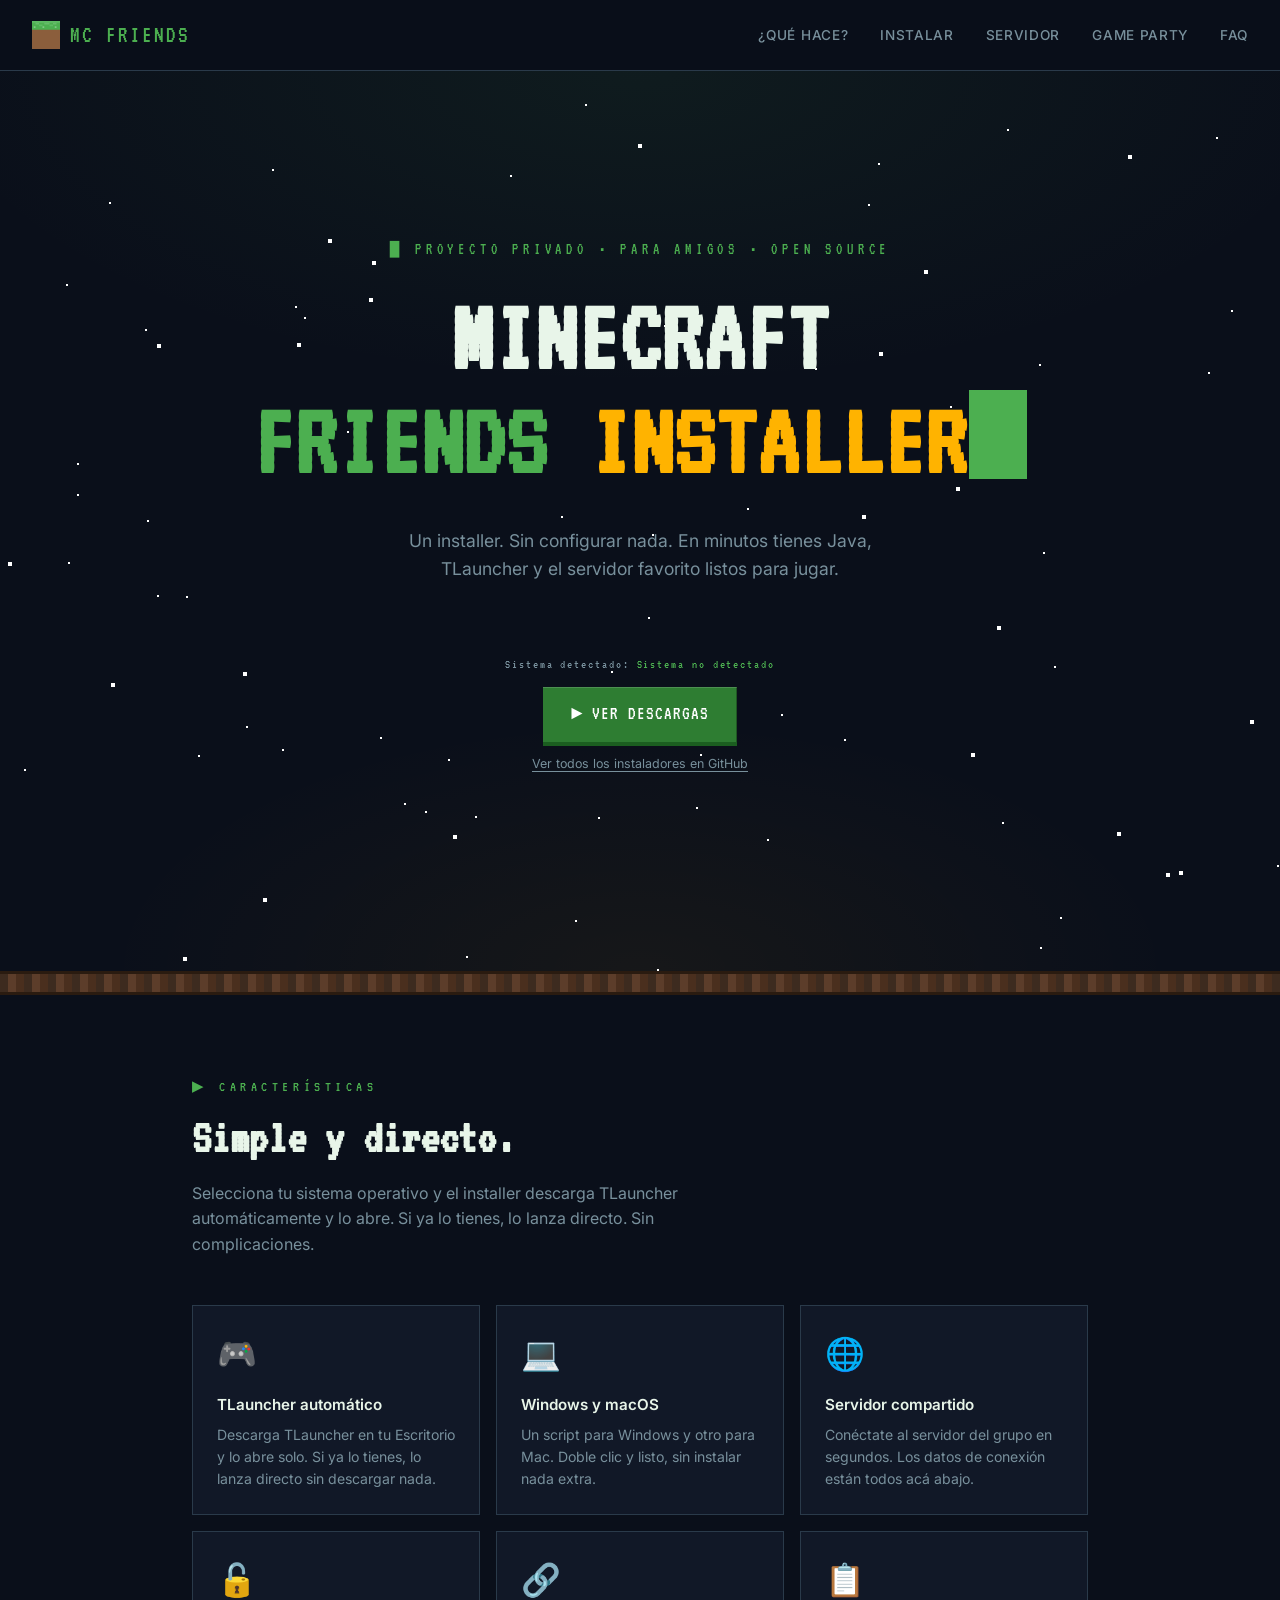
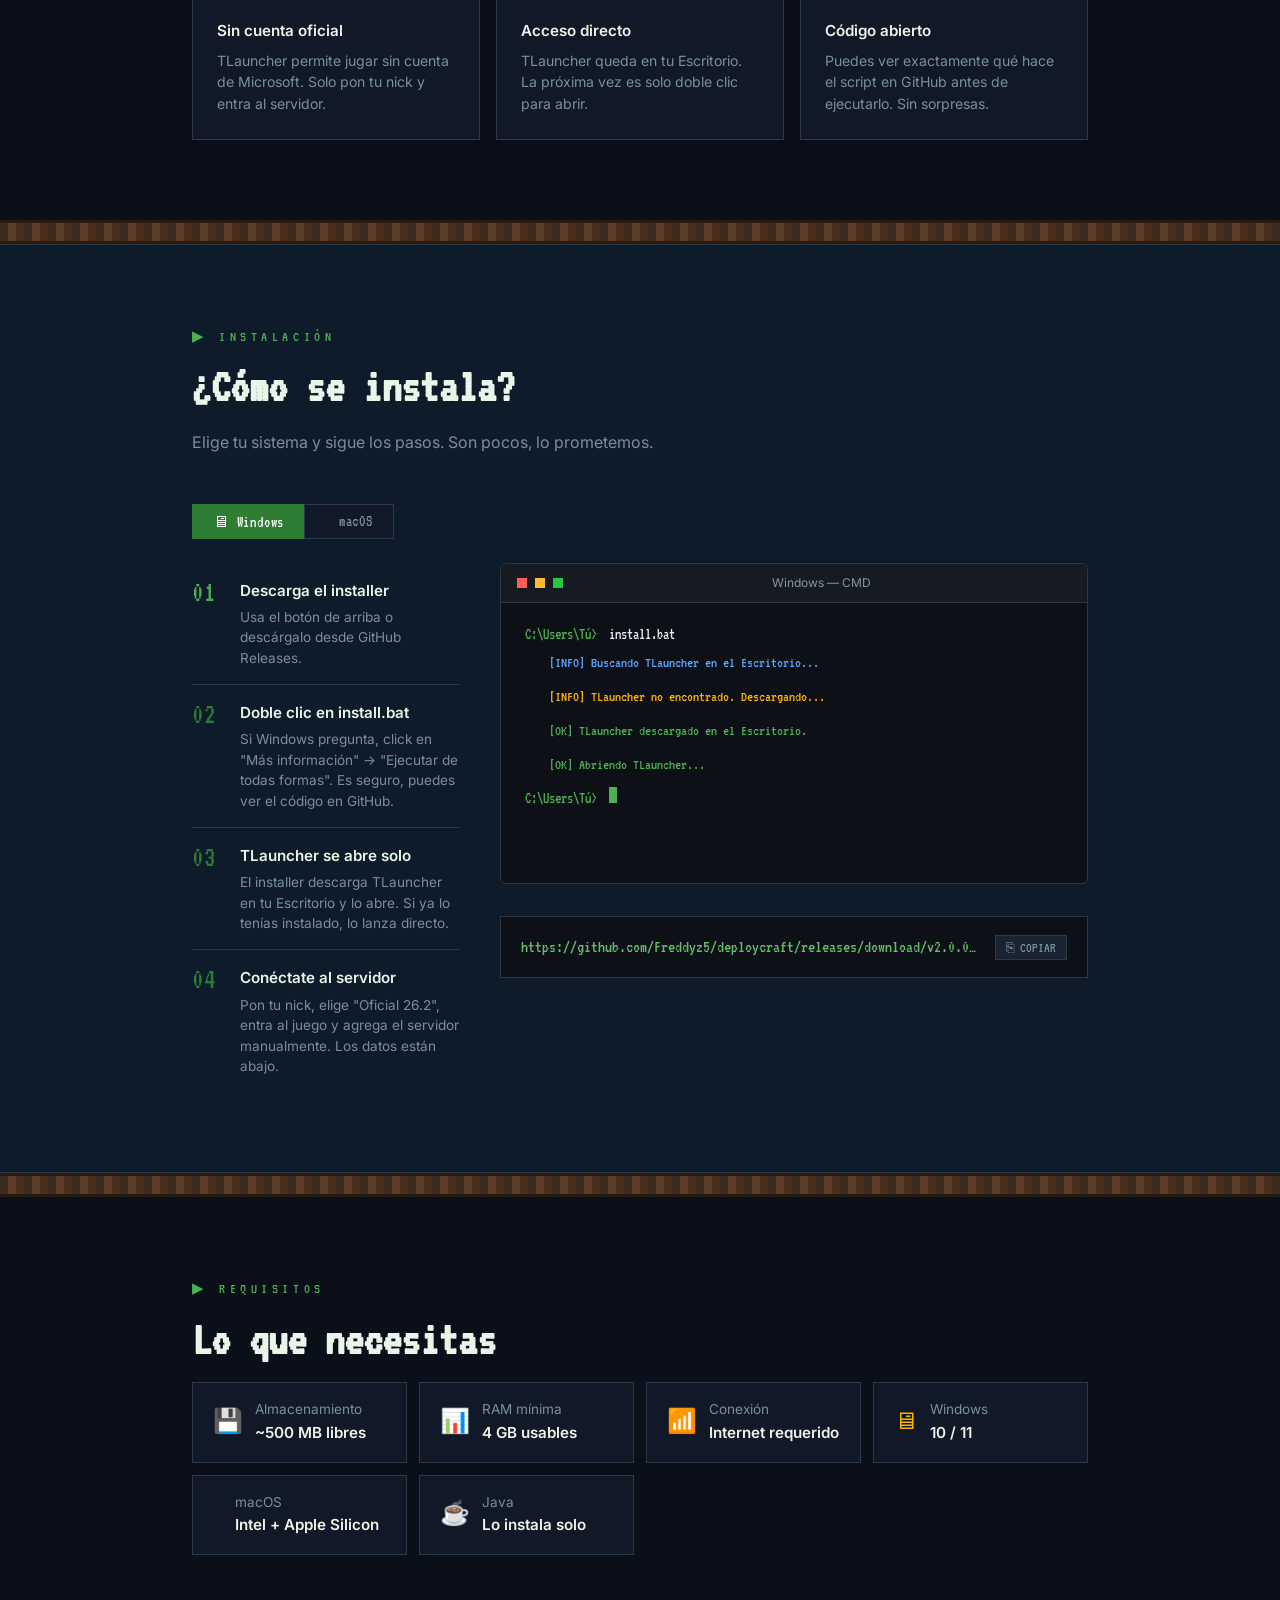
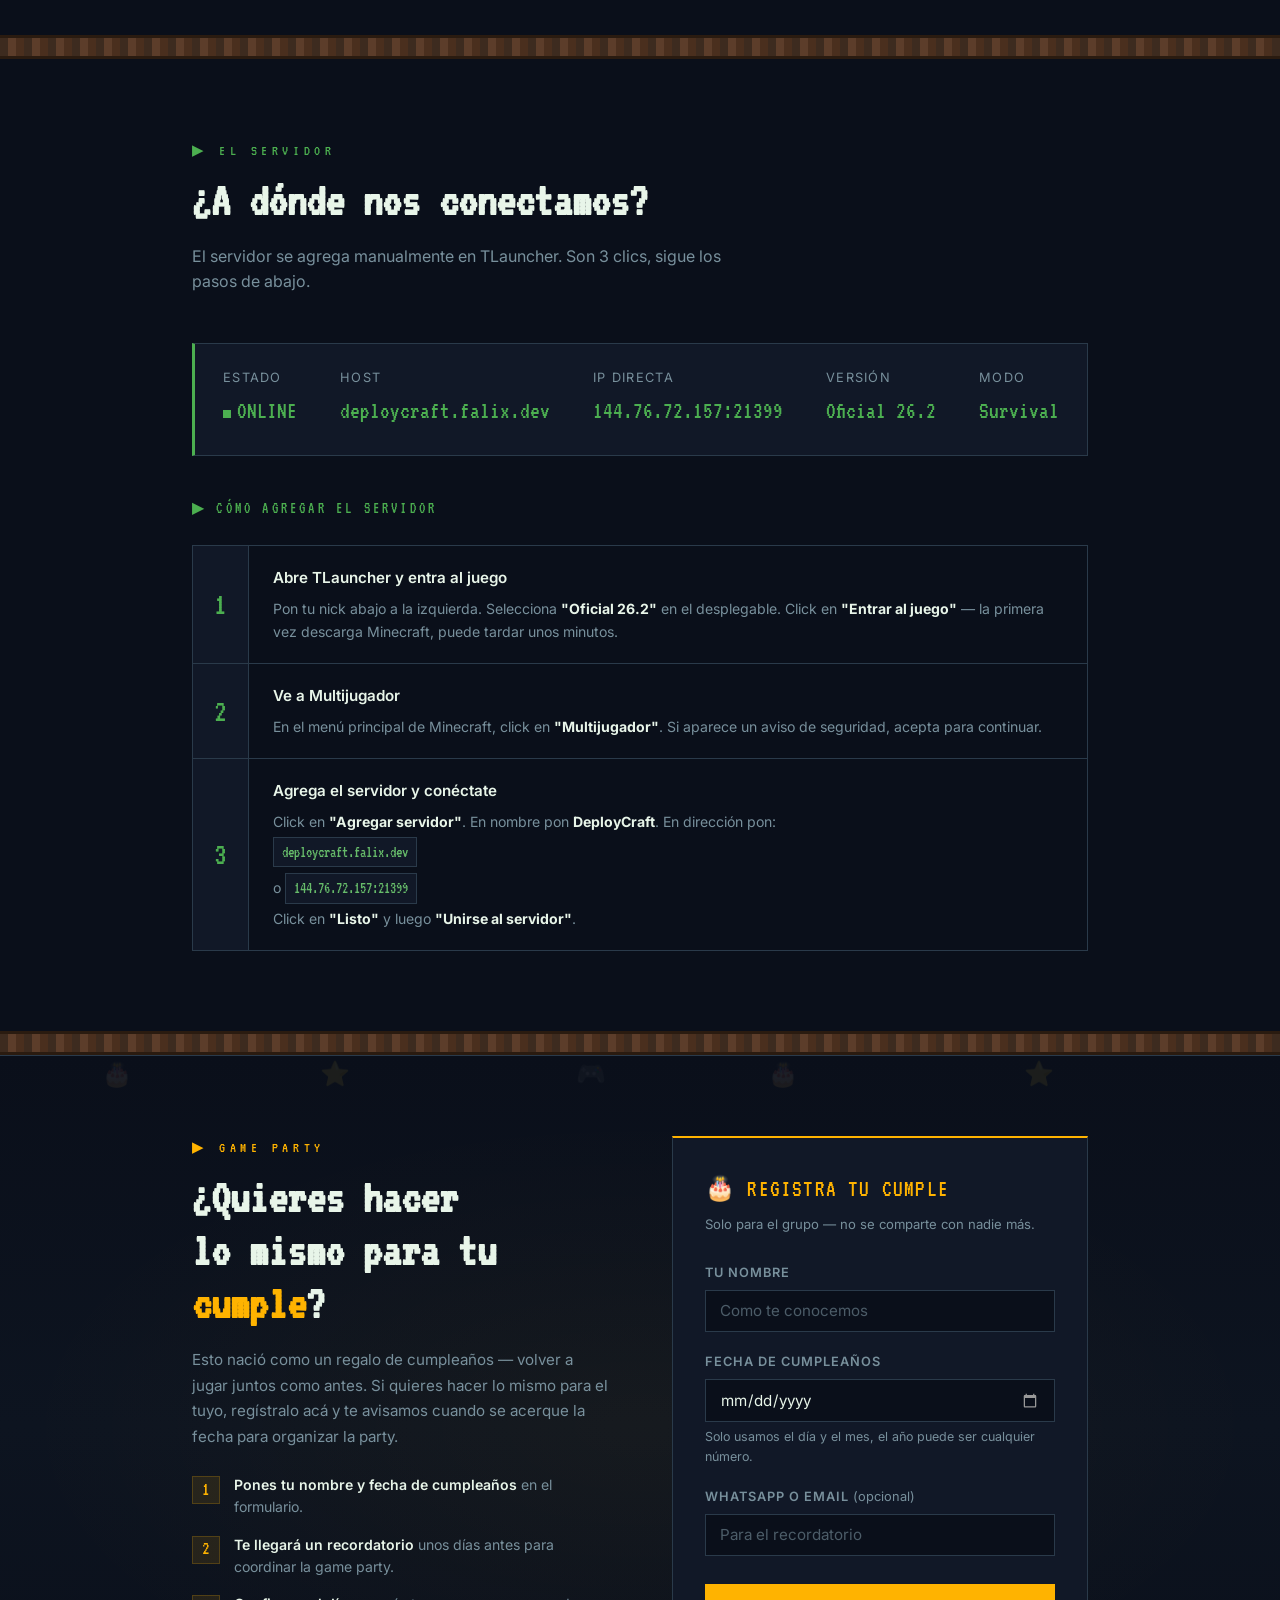
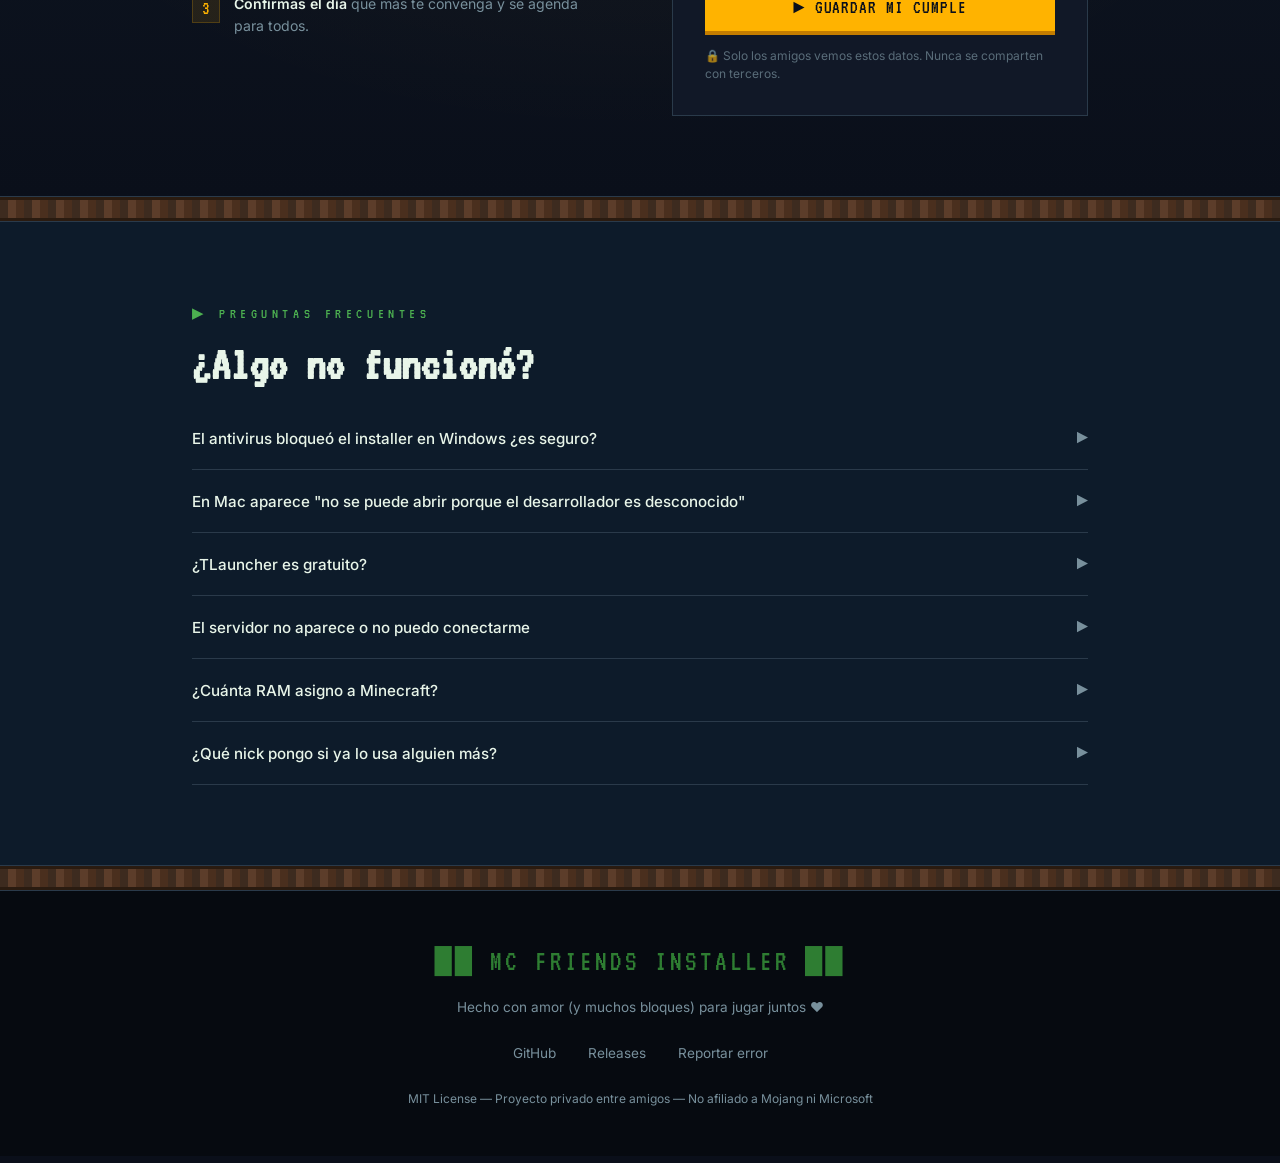
==== commit 7d6a4326: "feat: update info page" ====
--- a/index.html
+++ b/index.html
@@ -72,60 +72,60 @@
 		<!-- QUE HACE -->
 		<section id="que-hace">
 			<div class="section-label reveal">&#x25B6; Características</div>
-			<h2 class="section-title reveal">Todo automático,<br />tú solo juega.</h2>
+			<h2 class="section-title reveal">Simple y directo.</h2>
 			<p class="section-desc reveal">
-				Selecciona tu sistema operativo y el installer hace todo el trabajo por
-				ti. Sin tecnicismos, sin comandos raros, sin perder 2 horas buscando
-				cómo instalar Java.
+				Selecciona tu sistema operativo y el installer descarga TLauncher
+				automáticamente y lo abre. Si ya lo tienes, lo lanza directo. Sin
+				complicaciones.
 			</p>
 
 			<div class="features-grid reveal">
 				<div class="feature-card">
-					<span class="feature-icon">&#x2615;</span>
-					<div class="feature-title">Java automático</div>
+					<span class="feature-icon">&#x1F3AE;</span>
+					<div class="feature-title">TLauncher automático</div>
 					<div class="feature-desc">
-						Detecta si tienes Java instalado y lo descarga si no. Sin buscar
-						versiones, sin configurar variables de entorno.
-					</div>
-				</div>
-				<div class="feature-card">
-					<span class="feature-icon">&#x1F3AE;</span>
-					<div class="feature-title">TLauncher incluido</div>
-					<div class="feature-desc">
-						Descarga e instala TLauncher automáticamente. Solo abre, crea tu
-						usuario y empieza a jugar.
-					</div>
-				</div>
-				<div class="feature-card">
-					<span class="feature-icon">&#x1F310;</span>
-					<div class="feature-title">Servidor preconfigurado</div>
-					<div class="feature-desc">
-						El servidor de los amigos ya viene cargado. No tienes que escribir
-						ninguna IP a mano.
+						Descarga TLauncher en tu Escritorio y lo abre solo. Si ya lo tienes,
+						lo lanza directo sin descargar nada.
 					</div>
 				</div>
 				<div class="feature-card">
 					<span class="feature-icon">&#x1F4BB;</span>
 					<div class="feature-title">Windows y macOS</div>
 					<div class="feature-desc">
-						PowerShell para Windows 10/11. Bash para Mac Intel y Apple Silicon
-						(M1, M2, M3...).
+						Un script para Windows y otro para Mac. Doble clic y listo, sin
+						instalar nada extra.
+					</div>
+				</div>
+				<div class="feature-card">
+					<span class="feature-icon">&#x1F310;</span>
+					<div class="feature-title">Servidor compartido</div>
+					<div class="feature-desc">
+						Conéctate al servidor del grupo en segundos. Los datos de conexión
+						están todos acá abajo.
+					</div>
+				</div>
+				<div class="feature-card">
+					<span class="feature-icon">&#x1F513;</span>
+					<div class="feature-title">Sin cuenta oficial</div>
+					<div class="feature-desc">
+						TLauncher permite jugar sin cuenta de Microsoft. Solo pon tu nick y
+						entra al servidor.
 					</div>
 				</div>
 				<div class="feature-card">
 					<span class="feature-icon">&#x1F517;</span>
 					<div class="feature-title">Acceso directo</div>
 					<div class="feature-desc">
-						Crea un acceso directo en el escritorio para que abrir TLauncher sea
-						un doble clic.
+						TLauncher queda en tu Escritorio. La próxima vez es solo doble clic
+						para abrir.
 					</div>
 				</div>
 				<div class="feature-card">
 					<span class="feature-icon">&#x1F4CB;</span>
-					<div class="feature-title">Registro de errores</div>
+					<div class="feature-title">Código abierto</div>
 					<div class="feature-desc">
-						Si algo falla, guarda un log con el detalle. Compártelo por WhatsApp
-						y en minutos está resuelto.
+						Puedes ver exactamente qué hace el script en GitHub antes de
+						ejecutarlo. Sin sorpresas.
 					</div>
 				</div>
 			</div>
@@ -140,7 +140,7 @@
 				<div class="section-label reveal">&#x25B6; Instalación</div>
 				<h2 class="section-title reveal">¿Cómo se instala?</h2>
 				<p class="section-desc reveal">
-					Elige tu sistema operativo y sigue los pasos. En serio, son muy pocos.
+					Elige tu sistema y sigue los pasos. Son pocos, lo prometemos.
 				</p>
 
 				<div class="os-tabs reveal">
@@ -154,45 +154,44 @@
 
 				<div class="steps-grid">
 					<div class="step-list reveal">
-						<div class="step-item active" data-step="0" onclick="setStep(0)">
+						<div class="step-item active" onclick="setStep(0)">
 							<div class="step-num">01</div>
-							<div class="step-body">
-								<div class="step-title">Descarga el instalador</div>
+							<div>
+								<div class="step-title">Descarga el installer</div>
 								<div class="step-desc">
-									Ve a Releases en GitHub y descarga el archivo para tu sistema
-									operativo.
-								</div>
-							</div>
-						</div>
-						<div class="step-item" data-step="1" onclick="setStep(1)">
+									Usa el botón de arriba o descárgalo desde GitHub Releases.
+								</div>
+							</div>
+						</div>
+						<div class="step-item" onclick="setStep(1)">
 							<div class="step-num">02</div>
-							<div class="step-body">
+							<div>
 								<div class="step-title" id="step2title">
 									Doble clic en install.bat
 								</div>
 								<div class="step-desc" id="step2desc">
-									Si Windows Defender pregunta, clic en "Más información" →
-									"Ejecutar de todas formas".
-								</div>
-							</div>
-						</div>
-						<div class="step-item" data-step="2" onclick="setStep(2)">
+									Si Windows pregunta, click en "Más información" → "Ejecutar de
+									todas formas". Es seguro, puedes ver el código en GitHub.
+								</div>
+							</div>
+						</div>
+						<div class="step-item" onclick="setStep(2)">
 							<div class="step-num">03</div>
-							<div class="step-body">
-								<div class="step-title">Espera que termine</div>
+							<div>
+								<div class="step-title">TLauncher se abre solo</div>
 								<div class="step-desc">
-									El script instala Java, TLauncher y configura todo solo.
-									Demora 2–5 minutos dependiendo de tu internet.
-								</div>
-							</div>
-						</div>
-						<div class="step-item" data-step="3" onclick="setStep(3)">
+									El installer descarga TLauncher en tu Escritorio y lo abre. Si
+									ya lo tenías instalado, lo lanza directo.
+								</div>
+							</div>
+						</div>
+						<div class="step-item" onclick="setStep(3)">
 							<div class="step-num">04</div>
-							<div class="step-body">
-								<div class="step-title">Pon tu nick y juega</div>
+							<div>
+								<div class="step-title">Conéctate al servidor</div>
 								<div class="step-desc">
-									TLauncher abre solo. Escribe tu nick, elige "Oficial 26.2" y
-									entra al servidor.
+									Pon tu nick, elige "Oficial 26.2", entra al juego y agrega el
+									servidor manualmente. Los datos están abajo.
 								</div>
 							</div>
 						</div>
@@ -204,7 +203,9 @@
 								<div class="dot dot-red"></div>
 								<div class="dot dot-yellow"></div>
 								<div class="dot dot-green"></div>
-								<span class="terminal-title" id="term-title">Windows - CMD</span>
+								<span class="terminal-title" id="term-title"
+									>Windows — CMD</span
+								>
 							</div>
 							<div class="terminal-body" id="term-body">
 								<div class="term-line">
@@ -212,35 +213,16 @@
 									><span class="term-cmd">install.bat</span>
 								</div>
 								<div class="term-output term-info">
-									[INFO] Detectando sistema operativo...
+									[INFO] Buscando TLauncher en el Escritorio...
+								</div>
+								<div class="term-output term-warn">
+									[INFO] TLauncher no encontrado. Descargando...
 								</div>
 								<div class="term-output term-ok">
-									[OK] Windows 11 detectado.
-								</div>
-								<div class="term-output term-info">
-									[INFO] Verificando Java...
-								</div>
-								<div class="term-output term-warn">
-									[WARN] Java no encontrado. Instalando...
+									[OK] TLauncher descargado en el Escritorio.
 								</div>
 								<div class="term-output term-ok">
-									[OK] Java 21 instalado y verificado.
-								</div>
-								<div class="term-output term-info">
-									[INFO] Descargando TLauncher...
-								</div>
-								<div class="term-output term-ok">[OK] TLauncher instalado.</div>
-								<div class="term-output term-info">
-									[INFO] Configurando servidor favorito...
-								</div>
-								<div class="term-output term-ok">
-									[OK] TLauncher OK (45823102 bytes).
-								</div>
-								<div class="term-output term-info">
-									[INFO] Configurando servidor...
-								</div>
-								<div class="term-output term-ok">
-									[OK] Servidor DeployCraft preconfigurado.
+									[OK] Abriendo TLauncher...
 								</div>
 								<div class="term-line">
 									<span class="term-ps">C:\Users\Tú&gt;</span
@@ -248,10 +230,9 @@
 								</div>
 							</div>
 						</div>
-
 						<div class="one-liner">
 							<code id="one-liner-cmd"
-								>https://github.com/Freddyz5/deploycraft/releases/latest/download/install.bat</code
+								>https://github.com/Freddyz5/deploycraft/releases/download/v2.0.0/Installer.bat</code
 							>
 							<button class="copy-btn" onclick="copyCmd()">
 								&#x2398; COPIAR
@@ -323,8 +304,8 @@
 			<div class="section-label reveal">&#x25B6; El servidor</div>
 			<h2 class="section-title reveal">¿A dónde nos conectamos?</h2>
 			<p class="section-desc reveal">
-				El instalador ya configura el servidor automáticamente. Pero si
-				necesitas conectarte a mano, acá están los datos.
+				El servidor se agrega manualmente en TLauncher. Son 3 clics, sigue los
+				pasos de abajo.
 			</p>
 
 			<div class="server-card reveal">
@@ -347,6 +328,55 @@
 				<div>
 					<div class="server-label">Modo</div>
 					<div class="server-value">Survival</div>
+				</div>
+			</div>
+
+			<div class="connect-steps reveal">
+				<div class="connect-title">&#x25B6; Cómo agregar el servidor</div>
+				<div class="connect-grid">
+					<div class="connect-step">
+						<div class="connect-num">1</div>
+						<div class="connect-body">
+							<div class="connect-step-title">
+								Abre TLauncher y entra al juego
+							</div>
+							<div class="connect-step-desc">
+								Pon tu nick abajo a la izquierda. Selecciona
+								<strong>"Oficial 26.2"</strong> en el desplegable. Click en
+								<strong>"Entrar al juego"</strong> — la primera vez descarga
+								Minecraft, puede tardar unos minutos.
+							</div>
+						</div>
+					</div>
+					<div class="connect-step">
+						<div class="connect-num">2</div>
+						<div class="connect-body">
+							<div class="connect-step-title">Ve a Multijugador</div>
+							<div class="connect-step-desc">
+								En el menú principal de Minecraft, click en
+								<strong>"Multijugador"</strong>. Si aparece un aviso de
+								seguridad, acepta para continuar.
+							</div>
+						</div>
+					</div>
+					<div class="connect-step">
+						<div class="connect-num">3</div>
+						<div class="connect-body">
+							<div class="connect-step-title">
+								Agrega el servidor y conéctate
+							</div>
+							<div class="connect-step-desc">
+								Click en <strong>"Agregar servidor"</strong>. En nombre pon
+								<strong>DeployCraft</strong>. En dirección pon: <br /><code
+									class="server-code"
+									>deploycraft.falix.dev</code
+								><br />
+								o <code class="server-code">144.76.72.157:21399</code><br />
+								Click en <strong>"Listo"</strong> y luego
+								<strong>"Unirse al servidor"</strong>.
+							</div>
+						</div>
+					</div>
 				</div>
 			</div>
 		</section>
@@ -455,7 +485,8 @@
 									id="bdDate"
 									autocomplete="bday" />
 								<div class="form-hint">
-									Solo usamos el día y el mes, el año puede ser cualquier número.
+									Solo usamos el día y el mes, el año puede ser cualquier
+									número.
 								</div>
 							</div>
 
@@ -527,12 +558,13 @@
 			<section>
 				<div class="section-label reveal">&#x25B6; Preguntas frecuentes</div>
 				<h2 class="section-title reveal">¿Algo no funcionó?</h2>
-
 				<div class="faq-list reveal">
 					<div class="faq-item">
 						<button class="faq-q" onclick="toggleFaq(this)">
-							El antivirus bloqueó el instalador en Windows ¿es seguro?
-							<span class="faq-arrow">&#x25BA;</span>
+							El antivirus bloqueó el installer en Windows ¿es seguro?<span
+								class="faq-arrow"
+								>&#x25BA;</span
+							>
 						</button>
 						<div class="faq-a">
 							Sí, es seguro. Windows Defender a veces marca scripts descargados
@@ -544,8 +576,7 @@
 					<div class="faq-item">
 						<button class="faq-q" onclick="toggleFaq(this)">
 							En Mac aparece "no se puede abrir porque el desarrollador es
-							desconocido"
-							<span class="faq-arrow">&#x25BA;</span>
+							desconocido"<span class="faq-arrow">&#x25BA;</span>
 						</button>
 						<div class="faq-a">
 							Es el Gatekeeper de macOS. Ve a Preferencias del Sistema →
@@ -555,46 +586,51 @@
 					</div>
 					<div class="faq-item">
 						<button class="faq-q" onclick="toggleFaq(this)">
-							¿TLauncher es legal y gratuito?
-							<span class="faq-arrow">&#x25BA;</span>
+							¿TLauncher es gratuito?<span class="faq-arrow">&#x25BA;</span>
 						</button>
 						<div class="faq-a">
-							TLauncher es un launcher no oficial que permite jugar de forma
-							gratuita. No está vinculado a Mojang/Microsoft. Úsalo bajo tu
-							responsabilidad; si tienes una cuenta oficial, te recomendamos el
-							launcher oficial de Minecraft.
+							Sí. TLauncher es un launcher no oficial que permite jugar sin
+							cuenta de Microsoft. No está vinculado a Mojang. Si tienes cuenta
+							oficial puedes usar el launcher oficial de Minecraft en su lugar.
 						</div>
 					</div>
 					<div class="faq-item">
 						<button class="faq-q" onclick="toggleFaq(this)">
-							¿Qué pasa si ya tengo Java instalado?
-							<span class="faq-arrow">&#x25BA;</span>
+							El servidor no aparece o no puedo conectarme<span
+								class="faq-arrow"
+								>&#x25BA;</span
+							>
 						</button>
 						<div class="faq-a">
-							El installer lo detecta y salta ese paso. Si tu versión es
-							incompatible, instala la correcta sin tocar la tuya.
+							Asegúrate de estar usando la versión <code>Oficial 26.2</code> en
+							TLauncher. Si el servidor no aparece, agrégalo manualmente desde
+							Multijugador → Agregar servidor →
+							<code>deploycraft.falix.dev</code>. Si el problema persiste,
+							escríbenos por WhatsApp.
 						</div>
 					</div>
 					<div class="faq-item">
 						<button class="faq-q" onclick="toggleFaq(this)">
-							El servidor no aparece en TLauncher después de instalar
-							<span class="faq-arrow">&#x25BA;</span>
-						</button>
-						<div class="faq-a">
-							Abre TLauncher, ve a la sección "Multiplayer" y agrega el servidor
-							manualmente con la IP de arriba. Si el problema persiste, comparte
-							el archivo <code>install-log.txt</code> con nosotros.
-						</div>
-					</div>
-					<div class="faq-item">
-						<button class="faq-q" onclick="toggleFaq(this)">
-							¿Cuánta RAM asigno a Minecraft?
-							<span class="faq-arrow">&#x25BA;</span>
+							¿Cuánta RAM asigno a Minecraft?<span class="faq-arrow"
+								>&#x25BA;</span
+							>
 						</button>
 						<div class="faq-a">
 							En TLauncher, ve a Configuración → JVM Arguments y ajusta
-							<code>-Xmx</code>. Para juego fluido recomendamos 2–3 GB si tienes
-							8 GB de RAM en total. No asignes más del 50–60% de tu RAM total.
+							<code>-Xmx2G</code> para 2 GB. No asignes más del 50–60% de tu RAM
+							total para no ralentizar el resto del sistema.
+						</div>
+					</div>
+					<div class="faq-item">
+						<button class="faq-q" onclick="toggleFaq(this)">
+							¿Qué nick pongo si ya lo usa alguien más?<span class="faq-arrow"
+								>&#x25BA;</span
+							>
+						</button>
+						<div class="faq-a">
+							En modo offline cada quien elige su nick libremente. Coordina con
+							el grupo para que no haya dos con el mismo nombre, porque en el
+							servidor se verían igual.
 						</div>
 					</div>
 				</div>
@@ -613,9 +649,17 @@
 				Hecho con amor (y muchos bloques) para jugar juntos &#x2764;
 			</div>
 			<div class="footer-links">
-				<a href="#https://github.com/Freddyz5/deploycraft" target="_blank">GitHub</a>
-				<a href="https://github.com/Freddyz5/deploycraft/releases" target="_blank">Releases</a>
-				<a href="https://github.com/Freddyz5/deploycraft/issues" target="_blank">Reportar error</a>
+				<a href="#https://github.com/Freddyz5/deploycraft" target="_blank"
+					>GitHub</a
+				>
+				<a
+					href="https://github.com/Freddyz5/deploycraft/releases"
+					target="_blank"
+					>Releases</a
+				>
+				<a href="https://github.com/Freddyz5/deploycraft/issues" target="_blank"
+					>Reportar error</a
+				>
 			</div>
 			<div style="font-size: 0.75rem; color: var(--text-muted)">
 				MIT License &mdash; Proyecto privado entre amigos &mdash; No afiliado a
--- a/style.css
+++ b/style.css
@@ -1063,6 +1063,72 @@
 	}
 }
 
+/* CONNECT STEPS */
+.connect-steps {
+	margin-top: 2.5rem;
+}
+.connect-title {
+	font-family: "VT323", monospace;
+	font-size: 1rem;
+	letter-spacing: 0.2em;
+	text-transform: uppercase;
+	color: var(--green);
+	margin-bottom: 1.5rem;
+}
+.connect-grid {
+	display: flex;
+	flex-direction: column;
+	border: 1px solid var(--border);
+}
+.connect-step {
+	display: flex;
+	border-bottom: 1px solid var(--border);
+}
+.connect-step:last-child {
+	border-bottom: none;
+}
+.connect-num {
+	font-family: "VT323", monospace;
+	font-size: 2rem;
+	color: var(--green);
+	background: var(--surface);
+	min-width: 56px;
+	display: flex;
+	align-items: center;
+	justify-content: center;
+	border-right: 1px solid var(--border);
+	flex-shrink: 0;
+	padding: 1rem 0;
+}
+.connect-body {
+	padding: 1.25rem 1.5rem;
+	background: var(--sky);
+}
+.connect-step-title {
+	font-weight: 600;
+	font-size: 0.95rem;
+	margin-bottom: 0.4rem;
+	color: var(--text);
+}
+.connect-step-desc {
+	font-size: 0.88rem;
+	color: var(--text-muted);
+	line-height: 1.65;
+}
+.connect-step-desc strong {
+	color: var(--text);
+}
+.server-code {
+	display: inline-block;
+	background: var(--surface);
+	border: 1px solid var(--border);
+	padding: 1px 8px;
+	font-family: "VT323", monospace;
+	font-size: 1rem;
+	color: var(--green-glow);
+	margin: 0.2rem 0;
+}
+
 /* FOOTER */
 footer {
 	background: #060a10;
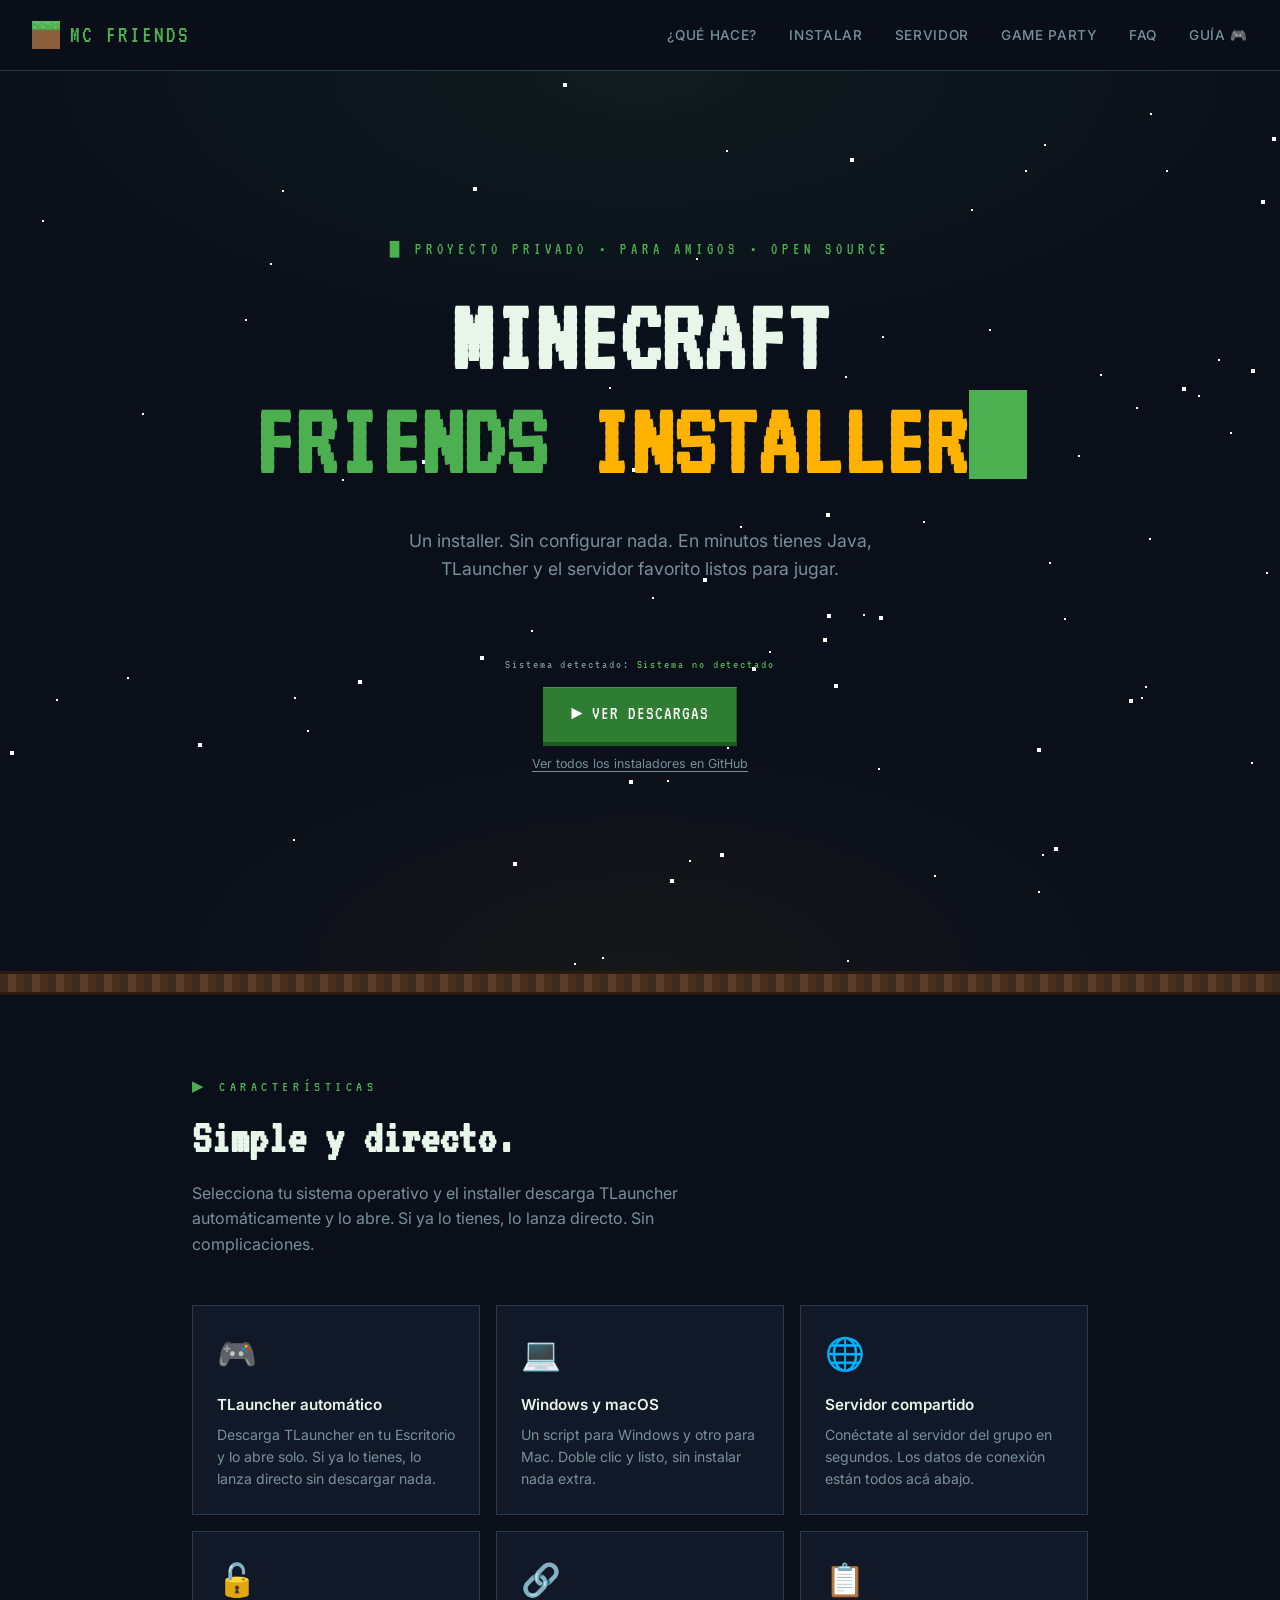
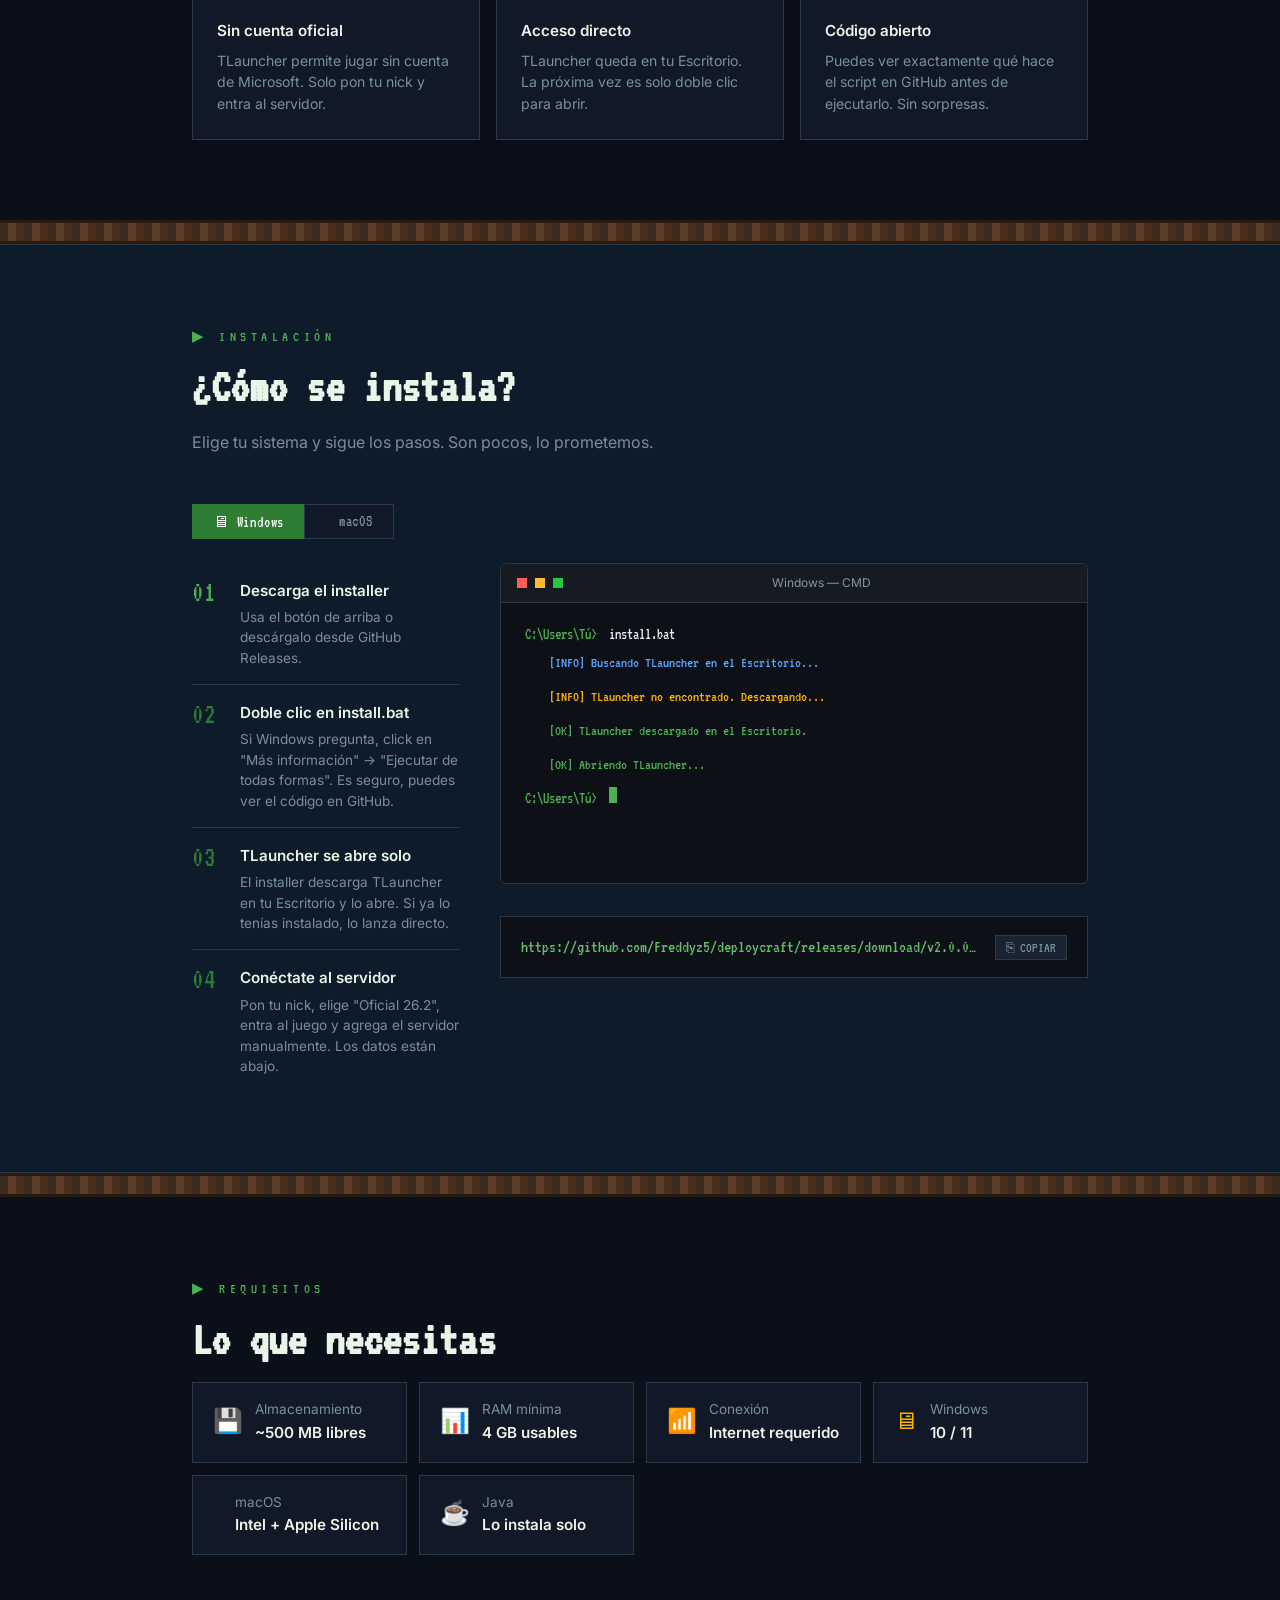
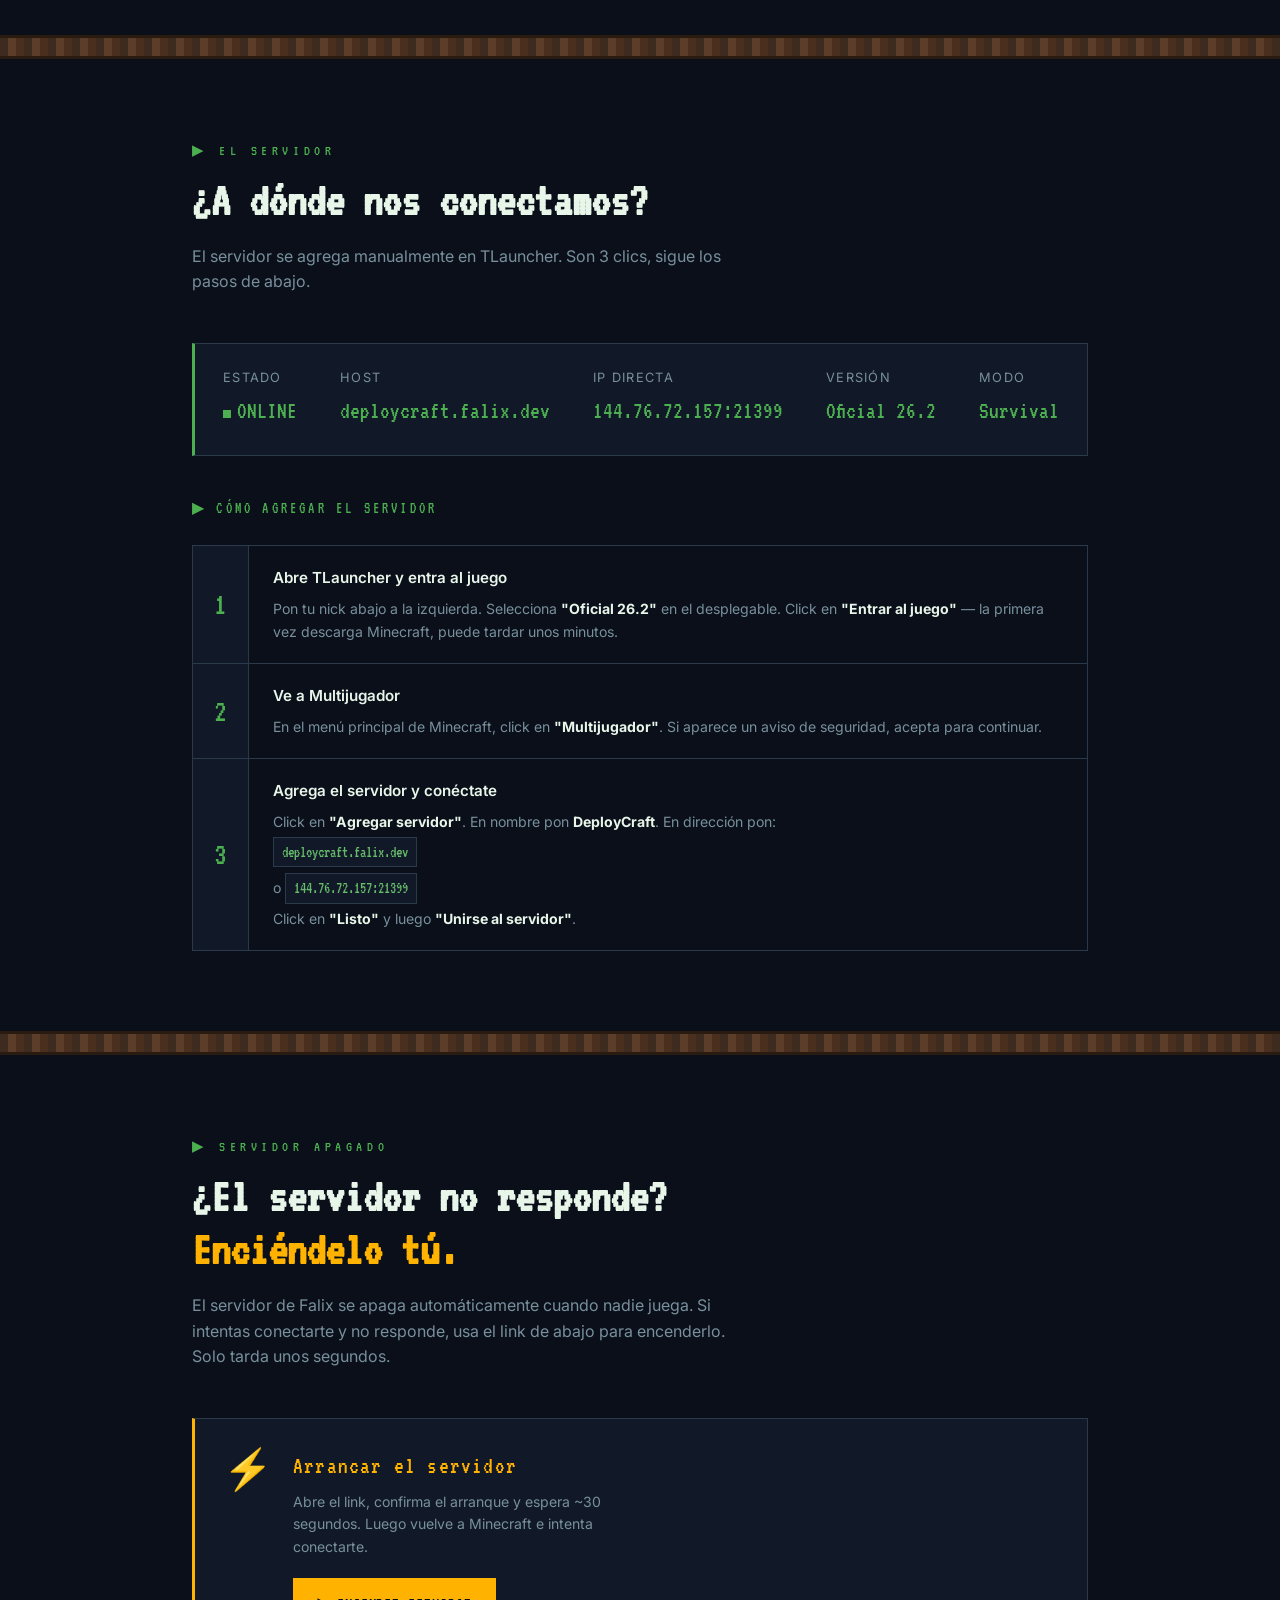
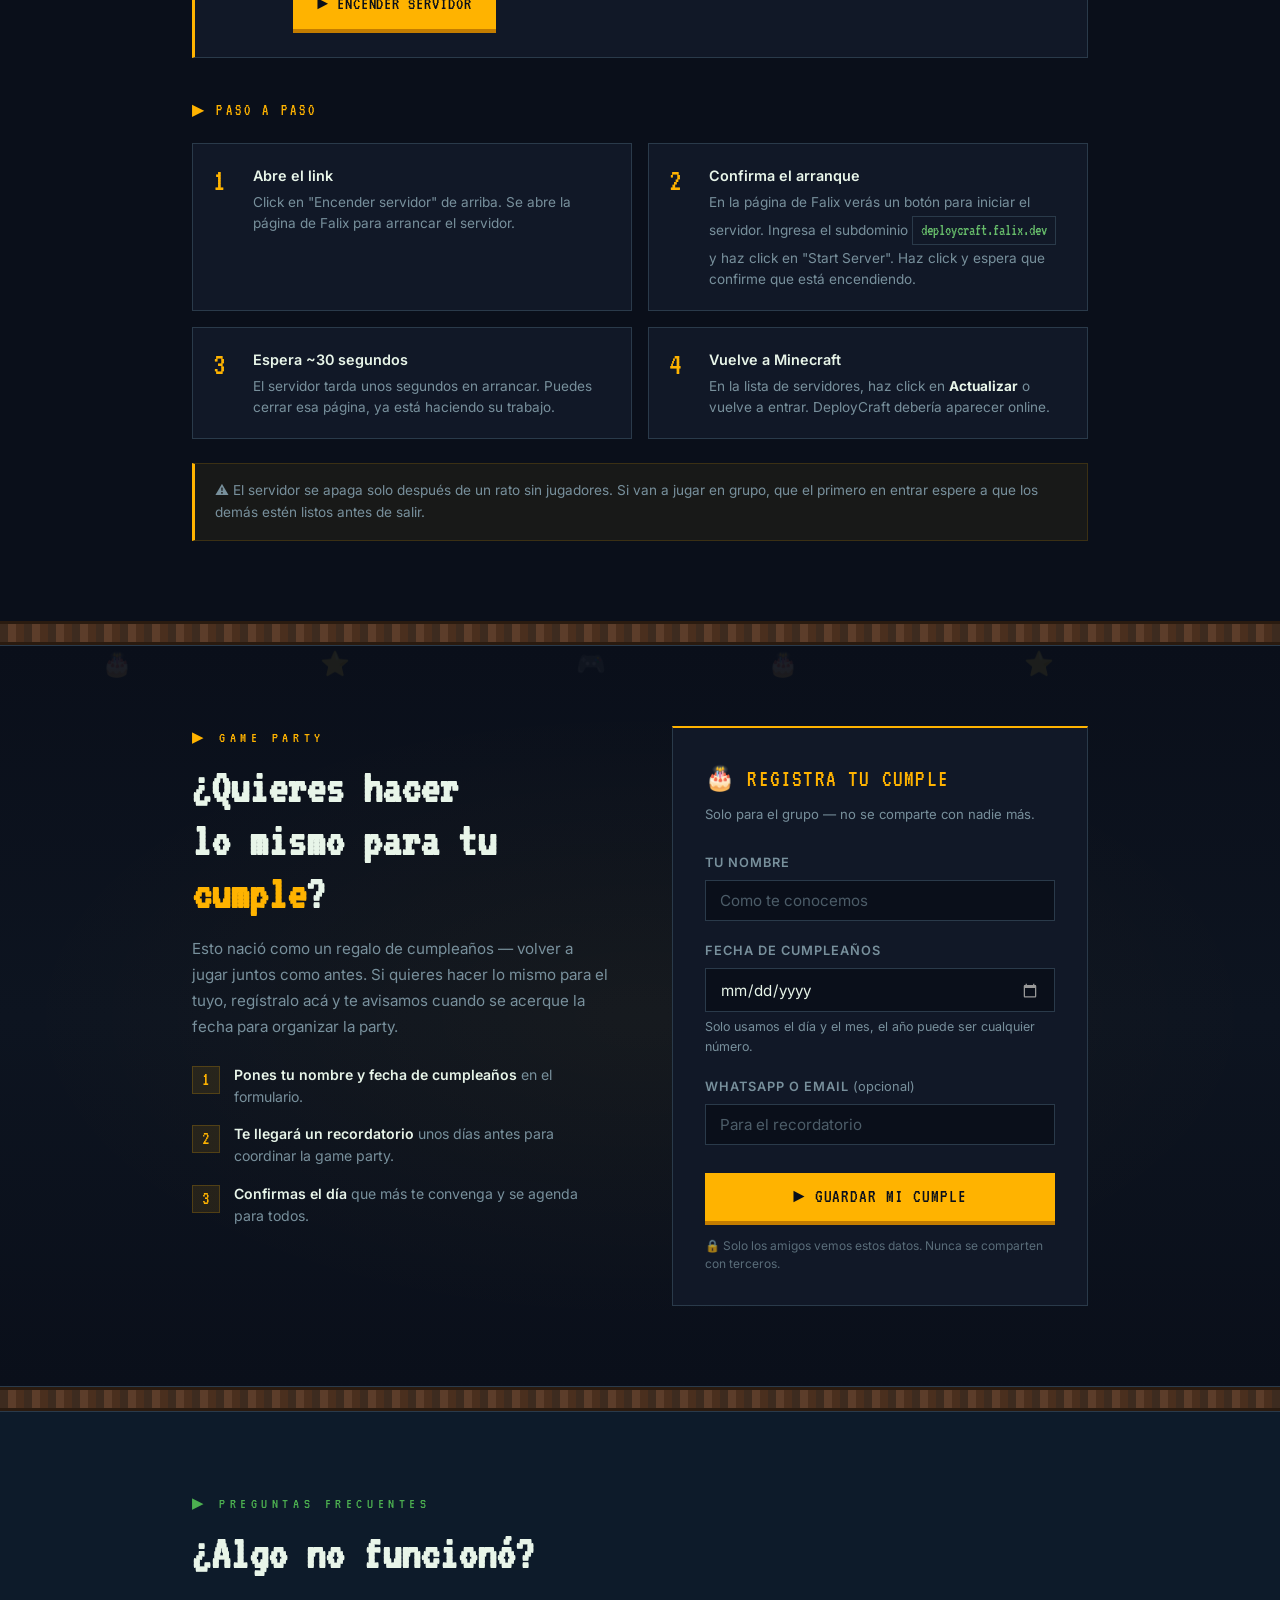
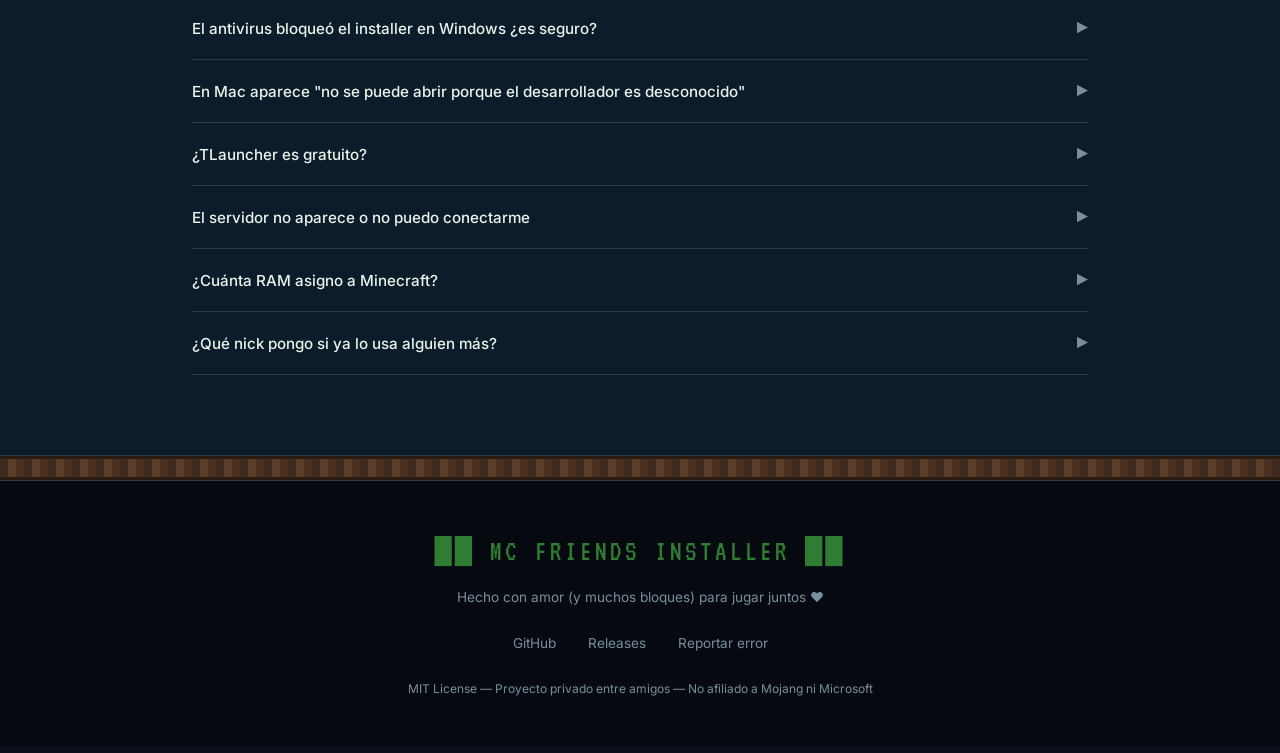
==== commit 2f754790: "feat: update index, add info to turn on server, and add new page game guide" ====
--- a/index.html
+++ b/index.html
@@ -36,6 +36,7 @@
 				<li><a href="#servidor">Servidor</a></li>
 				<li><a href="#cumple">Game Party</a></li>
 				<li><a href="#faq">FAQ</a></li>
+				<li><a href="/guide/index.html">Guía 🎮</a></li>
 			</ul>
 		</nav>
 
@@ -378,6 +379,97 @@
 						</div>
 					</div>
 				</div>
+			</div>
+		</section>
+
+		<!-- DIRT DIVIDER -->
+		<div class="dirt-divider"></div>
+
+		<!-- PRENDER SERVIDOR -->
+		<section id="prender">
+			<div class="section-label reveal">&#x25B6; Servidor apagado</div>
+			<h2 class="section-title reveal">
+				¿El servidor no responde?<br /><span style="color: var(--gold)"
+					>Enciéndelo tú.</span
+				>
+			</h2>
+			<p class="section-desc reveal">
+				El servidor de Falix se apaga automáticamente cuando nadie juega. Si
+				intentas conectarte y no responde, usa el link de abajo para encenderlo.
+				Solo tarda unos segundos.
+			</p>
+
+			<div class="startup-card reveal">
+				<div class="startup-main">
+					<div class="startup-icon">&#x26A1;</div>
+					<div class="startup-body">
+						<div class="startup-title">Arrancar el servidor</div>
+						<div class="startup-desc">
+							Abre el link, confirma el arranque y espera ~30 segundos. Luego
+							vuelve a Minecraft e intenta conectarte.
+						</div>
+						<a
+							class="startup-btn"
+							href="https://falixnodes.net/startserver?ip=deploycraft.falix.dev"
+							target="_blank"
+							rel="noopener">
+							&#x25BA; ENCENDER SERVIDOR
+						</a>
+					</div>
+				</div>
+			</div>
+
+			<div class="startup-steps reveal">
+				<div class="startup-step-title">&#x25B6; Paso a paso</div>
+				<div class="startup-steps-grid">
+					<div class="startup-step">
+						<div class="startup-step-num">1</div>
+						<div class="startup-step-body">
+							<div class="startup-step-name">Abre el link</div>
+							<div class="startup-step-desc">
+								Click en "Encender servidor" de arriba. Se abre la página de
+								Falix para arrancar el servidor.
+							</div>
+						</div>
+					</div>
+					<div class="startup-step">
+						<div class="startup-step-num">2</div>
+						<div class="startup-step-body">
+							<div class="startup-step-name">Confirma el arranque</div>
+							<div class="startup-step-desc">
+								En la página de Falix verás un botón para iniciar el servidor. Ingresa el subdominio <code class="server-code">deploycraft.falix.dev</code> y haz click en "Start Server".
+								Haz click y espera que confirme que está encendiendo.
+							</div>
+						</div>
+					</div>
+					<div class="startup-step">
+						<div class="startup-step-num">3</div>
+						<div class="startup-step-body">
+							<div class="startup-step-name">Espera ~30 segundos</div>
+							<div class="startup-step-desc">
+								El servidor tarda unos segundos en arrancar. Puedes cerrar esa
+								página, ya está haciendo su trabajo.
+							</div>
+						</div>
+					</div>
+					<div class="startup-step">
+						<div class="startup-step-num">4</div>
+						<div class="startup-step-body">
+							<div class="startup-step-name">Vuelve a Minecraft</div>
+							<div class="startup-step-desc">
+								En la lista de servidores, haz click en
+								<strong>Actualizar</strong> o vuelve a entrar. DeployCraft
+								debería aparecer online.
+							</div>
+						</div>
+					</div>
+				</div>
+			</div>
+
+			<div class="startup-note reveal">
+				&#x26A0; El servidor se apaga solo después de un rato sin jugadores. Si
+				van a jugar en grupo, que el primero en entrar espere a que los demás
+				estén listos antes de salir.
 			</div>
 		</section>
 
--- a/style.css
+++ b/style.css
@@ -1129,6 +1129,277 @@
 	margin: 0.2rem 0;
 }
 
+.startup-card {
+	display: grid;
+	grid-template-columns: 1fr 1fr;
+	gap: 0;
+	border: 1px solid var(--border);
+	border-top: 2px solid var(--gold);
+	margin-top: 0;
+}
+@media (max-width: 640px) {
+	.startup-card {
+		grid-template-columns: 1fr;
+	}
+}
+
+.startup-left {
+	background: var(--surface);
+	padding: 2rem;
+	display: flex;
+	flex-direction: column;
+	gap: 1rem;
+	border-right: 1px solid var(--border);
+}
+@media (max-width: 640px) {
+	.startup-left {
+		border-right: none;
+		border-bottom: 1px solid var(--border);
+	}
+}
+
+.startup-title {
+	font-family: "VT323", monospace;
+	font-size: 1.5rem;
+	color: var(--gold);
+	letter-spacing: 0.05em;
+}
+.startup-desc {
+	font-size: 0.88rem;
+	color: var(--text-muted);
+	line-height: 1.6;
+	flex: 1;
+}
+
+.btn-startup {
+	display: inline-flex;
+	align-items: center;
+	justify-content: center;
+	gap: 8px;
+	padding: 0.75rem 1.5rem;
+	font-family: "VT323", monospace;
+	font-size: 1.2rem;
+	letter-spacing: 0.05em;
+	cursor: pointer;
+	text-decoration: none;
+	background: var(--gold);
+	color: #0a0f1a;
+	border: none;
+	box-shadow: 0 4px 0 #c47d00;
+	transition: all 0.15s;
+	margin-top: 0.5rem;
+	align-self: flex-start;
+}
+.btn-startup:hover {
+	background: var(--gold-light);
+	transform: translateY(-2px);
+	box-shadow: 0 6px 0 #c47d00;
+}
+.btn-startup:active {
+	transform: translateY(2px);
+	box-shadow: 0 2px 0 #c47d00;
+}
+
+.startup-right {
+	background: var(--sky);
+	padding: 2rem;
+}
+.startup-steps-title {
+	font-size: 0.78rem;
+	font-weight: 600;
+	text-transform: uppercase;
+	letter-spacing: 0.1em;
+	color: var(--text-muted);
+	margin-bottom: 1.25rem;
+}
+
+.startup-steps-list {
+	display: flex;
+	flex-direction: column;
+	gap: 0.85rem;
+}
+.startup-step-row {
+	display: flex;
+	align-items: flex-start;
+	gap: 0.85rem;
+}
+.startup-step-dot {
+	font-family: "VT323", monospace;
+	font-size: 1rem;
+	color: var(--gold);
+	background: rgba(255, 179, 0, 0.1);
+	border: 1px solid rgba(255, 179, 0, 0.25);
+	width: 24px;
+	height: 24px;
+	display: flex;
+	align-items: center;
+	justify-content: center;
+	flex-shrink: 0;
+	margin-top: 1px;
+}
+.startup-step-text {
+	font-size: 0.85rem;
+	color: var(--text-muted);
+	line-height: 1.55;
+}
+
+.startup-note {
+	margin-top: 1.5rem;
+	padding: 1rem 1.25rem;
+	background: rgba(255, 179, 0, 0.05);
+	border: 1px solid rgba(255, 179, 0, 0.15);
+	border-left: 3px solid var(--gold);
+	font-size: 0.85rem;
+	color: var(--text-muted);
+	line-height: 1.6;
+}
+
+/* ANIMATIONS */
+@keyframes fadeUp {
+	from {
+		opacity: 0;
+		transform: translateY(16px);
+	}
+	to {
+		opacity: 1;
+		transform: translateY(0);
+	}
+}
+.reveal {
+	opacity: 0;
+	transform: translateY(20px);
+	transition:
+		opacity 0.5s ease,
+		transform 0.5s ease;
+}
+.reveal.visible {
+	opacity: 1;
+	transform: translateY(0);
+}
+
+/* STARTUP SERVER */
+.startup-card {
+	background: var(--surface);
+	border: 1px solid var(--border);
+	border-left: 3px solid var(--gold);
+	padding: 1.75rem;
+	margin-bottom: 2.5rem;
+}
+.startup-main {
+	display: flex;
+	align-items: flex-start;
+	gap: 1.25rem;
+}
+.startup-icon {
+	font-size: 2.5rem;
+	flex-shrink: 0;
+	line-height: 1;
+	margin-top: 2px;
+}
+.startup-body {
+	flex: 1;
+}
+.startup-title {
+	font-family: "VT323", monospace;
+	font-size: 1.5rem;
+	color: var(--gold);
+	margin-bottom: 0.35rem;
+	letter-spacing: 0.05em;
+}
+.startup-desc {
+	font-size: 0.88rem;
+	color: var(--text-muted);
+	line-height: 1.6;
+	margin-bottom: 1.25rem;
+}
+.startup-btn {
+	display: inline-flex;
+	align-items: center;
+	gap: 8px;
+	padding: 0.65rem 1.5rem;
+	font-family: "VT323", monospace;
+	font-size: 1.15rem;
+	letter-spacing: 0.05em;
+	cursor: pointer;
+	text-decoration: none;
+	background: var(--gold);
+	color: #0a0f1a;
+	border: none;
+	box-shadow: 0 4px 0 #c47d00;
+	transition: all 0.15s;
+}
+.startup-btn:hover {
+	background: var(--gold-light);
+	transform: translateY(-2px);
+	box-shadow: 0 6px 0 #c47d00;
+}
+.startup-btn:active {
+	transform: translateY(2px);
+	box-shadow: 0 2px 0 #c47d00;
+}
+
+.startup-steps {
+	margin-top: 0;
+}
+.startup-step-title {
+	font-family: "VT323", monospace;
+	font-size: 1rem;
+	letter-spacing: 0.2em;
+	text-transform: uppercase;
+	color: var(--gold);
+	margin-bottom: 1.25rem;
+}
+.startup-steps-grid {
+	display: grid;
+	grid-template-columns: 1fr 1fr;
+	gap: 1rem;
+}
+@media (max-width: 600px) {
+	.startup-steps-grid {
+		grid-template-columns: 1fr;
+	}
+}
+.startup-step {
+	display: flex;
+	gap: 1rem;
+	background: var(--surface);
+	border: 1px solid var(--border);
+	padding: 1.25rem;
+}
+.startup-step-num {
+	font-family: "VT323", monospace;
+	font-size: 2rem;
+	color: var(--gold);
+	line-height: 1;
+	flex-shrink: 0;
+	min-width: 1.5rem;
+}
+.startup-step-name {
+	font-weight: 600;
+	font-size: 0.9rem;
+	margin-bottom: 0.3rem;
+	color: var(--text);
+}
+.startup-step-desc {
+	font-size: 0.85rem;
+	color: var(--text-muted);
+	line-height: 1.55;
+}
+.startup-step-desc strong {
+	color: var(--text);
+}
+
+.startup-note {
+	margin-top: 1.5rem;
+	font-size: 0.85rem;
+	color: var(--text-muted);
+	background: rgba(255, 179, 0, 0.06);
+	border: 1px solid rgba(255, 179, 0, 0.15);
+	border-left: 3px solid var(--gold);
+	padding: 1rem 1.25rem;
+	line-height: 1.6;
+}
+
 /* FOOTER */
 footer {
 	background: #060a10;
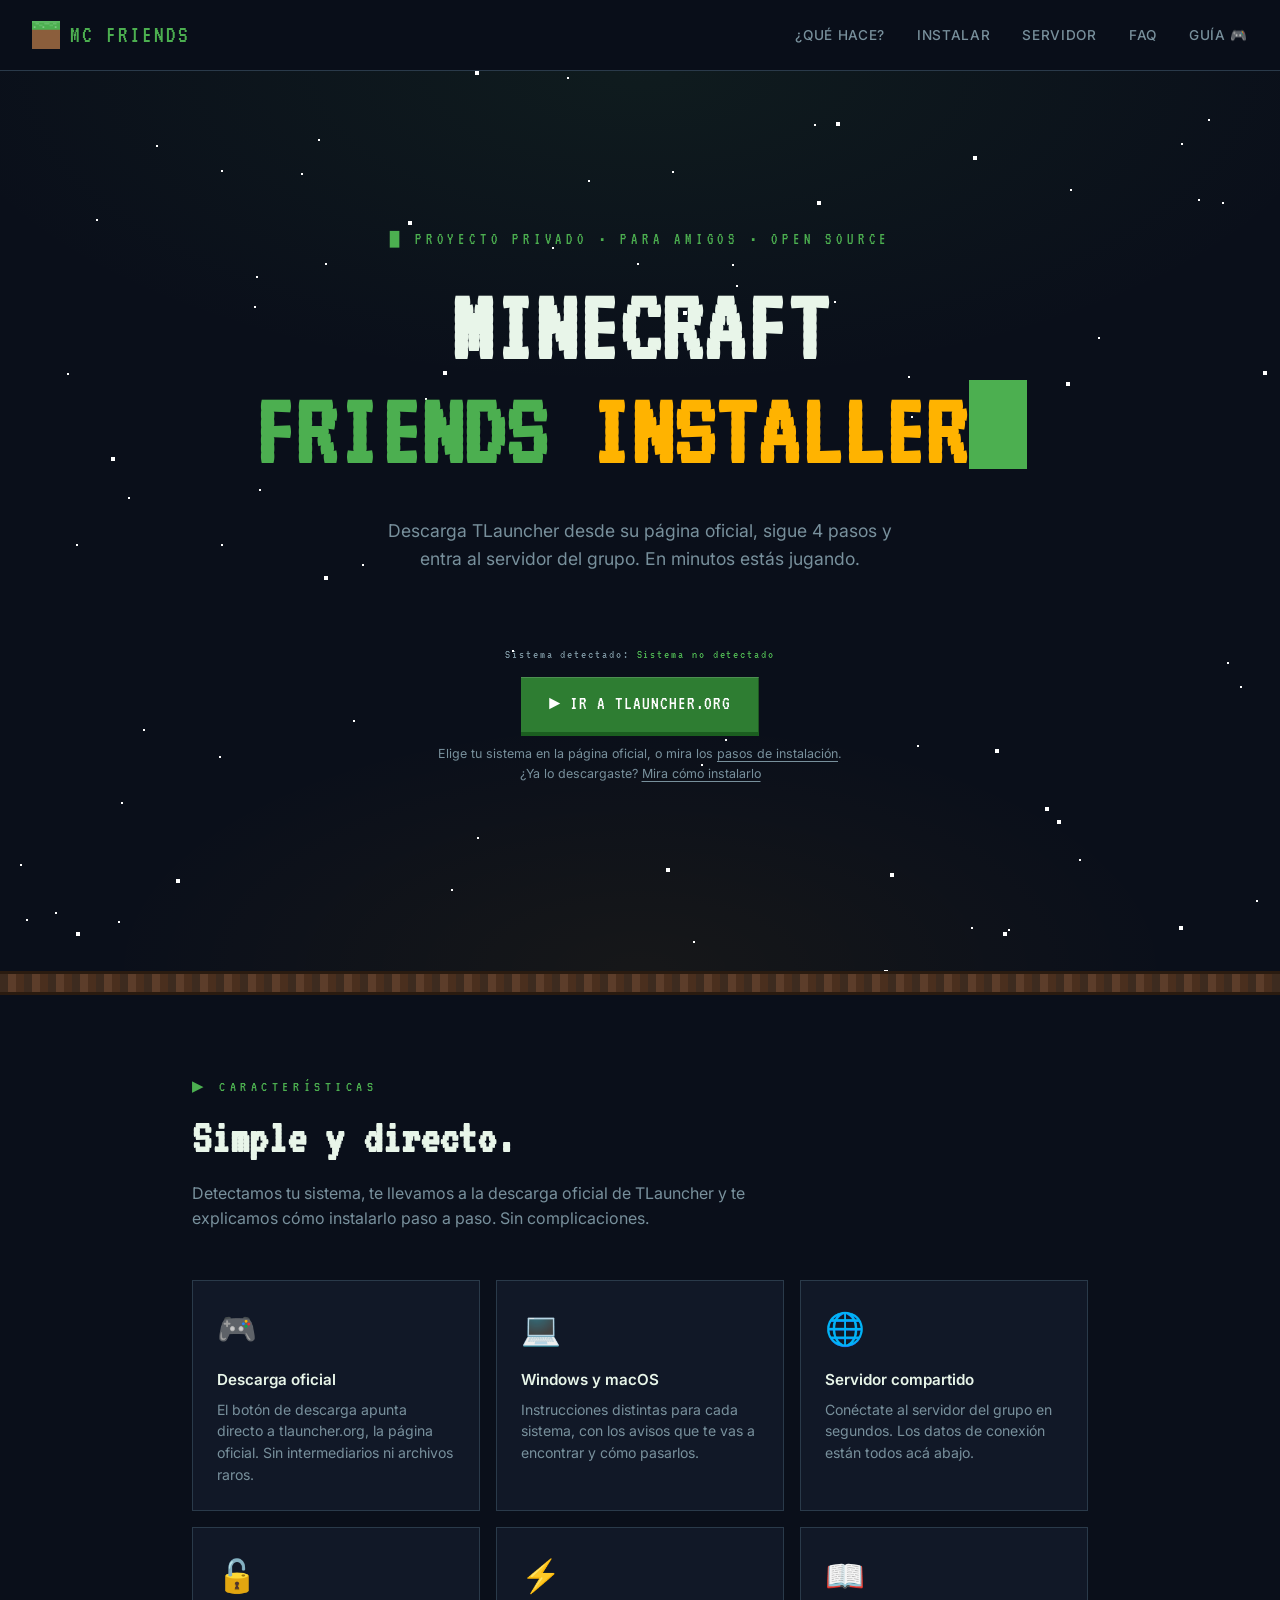
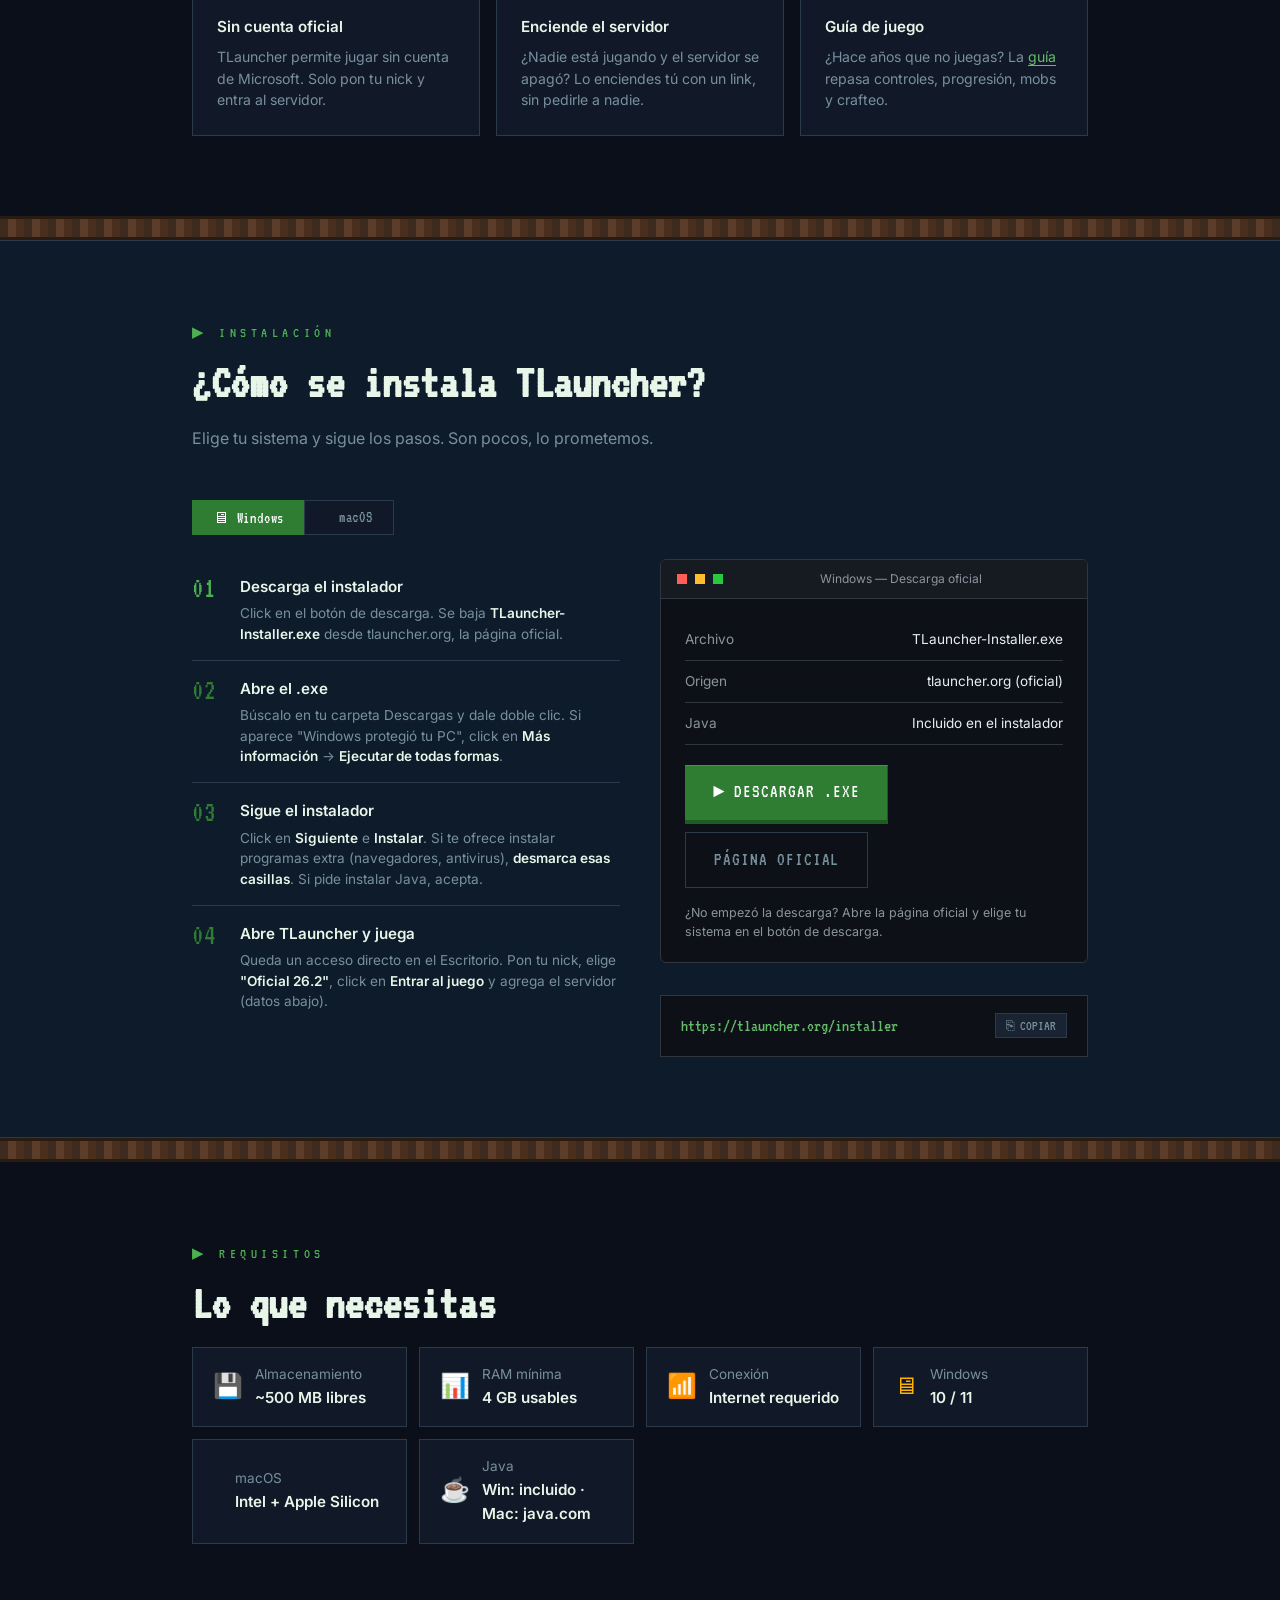
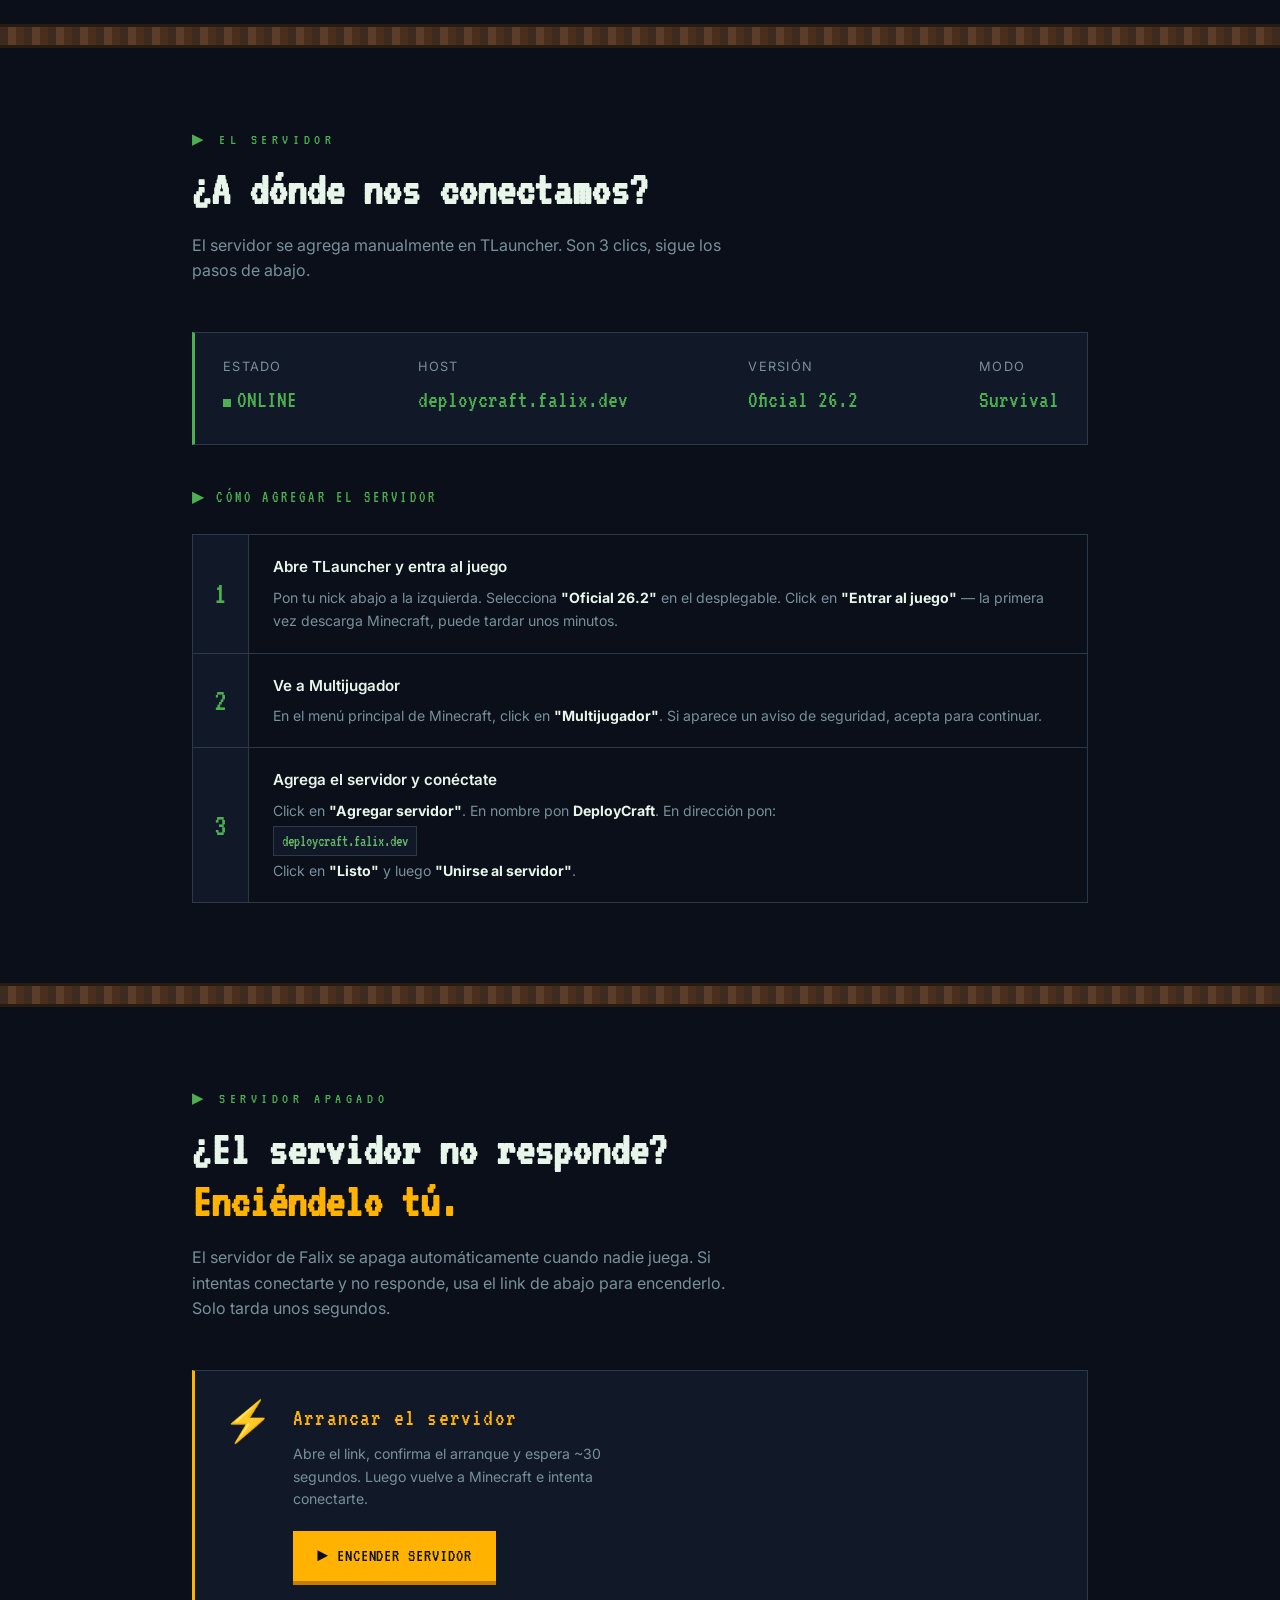
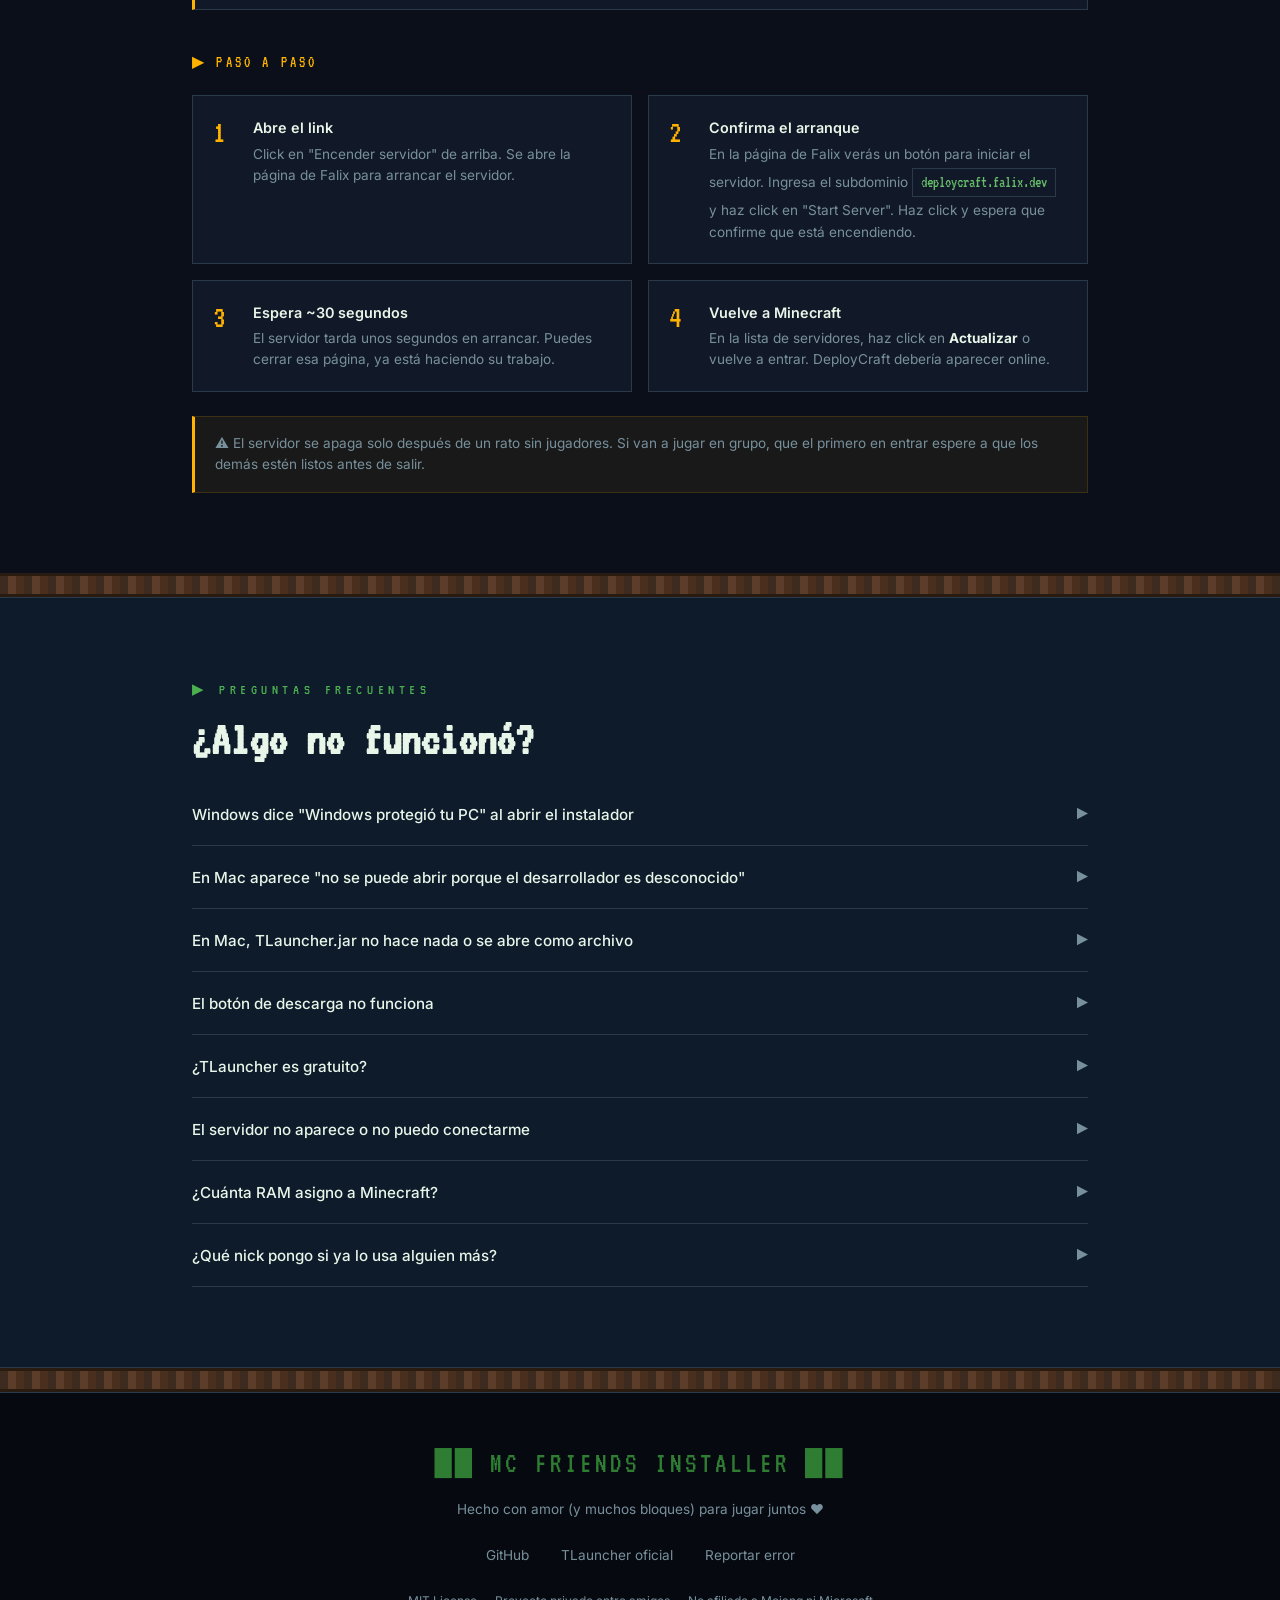
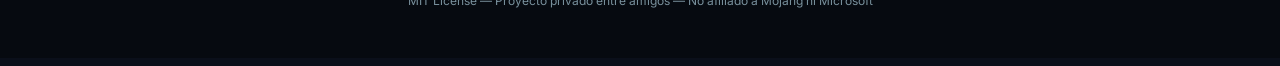
==== commit 29f88b9e: "feat: Remove birthday registration feature and related API, update download instructions for TLaunch" ====
--- a/index.html
+++ b/index.html
@@ -34,7 +34,6 @@
 				<li><a href="#que-hace">¿Qué hace?</a></li>
 				<li><a href="#instalar">Instalar</a></li>
 				<li><a href="#servidor">Servidor</a></li>
-				<li><a href="#cumple">Game Party</a></li>
 				<li><a href="#faq">FAQ</a></li>
 				<li><a href="/guide/index.html">Guía 🎮</a></li>
 			</ul>
@@ -55,8 +54,8 @@
 			</h1>
 
 			<p class="hero-sub">
-				Un installer. Sin configurar nada. En minutos tienes Java, TLauncher y
-				el servidor favorito listos para jugar.
+				Descarga TLauncher desde su página oficial, sigue 4 pasos y entra al
+				servidor del grupo. En minutos estás jugando.
 			</p>
 
 			<!-- DOWNLOAD AREA — populated by JS -->
@@ -75,26 +74,25 @@
 			<div class="section-label reveal">&#x25B6; Características</div>
 			<h2 class="section-title reveal">Simple y directo.</h2>
 			<p class="section-desc reveal">
-				Selecciona tu sistema operativo y el installer descarga TLauncher
-				automáticamente y lo abre. Si ya lo tienes, lo lanza directo. Sin
-				complicaciones.
+				Detectamos tu sistema, te llevamos a la descarga oficial de TLauncher y
+				te explicamos cómo instalarlo paso a paso. Sin complicaciones.
 			</p>
 
 			<div class="features-grid reveal">
 				<div class="feature-card">
 					<span class="feature-icon">&#x1F3AE;</span>
-					<div class="feature-title">TLauncher automático</div>
+					<div class="feature-title">Descarga oficial</div>
 					<div class="feature-desc">
-						Descarga TLauncher en tu Escritorio y lo abre solo. Si ya lo tienes,
-						lo lanza directo sin descargar nada.
+						El botón de descarga apunta directo a tlauncher.org, la página
+						oficial. Sin intermediarios ni archivos raros.
 					</div>
 				</div>
 				<div class="feature-card">
 					<span class="feature-icon">&#x1F4BB;</span>
 					<div class="feature-title">Windows y macOS</div>
 					<div class="feature-desc">
-						Un script para Windows y otro para Mac. Doble clic y listo, sin
-						instalar nada extra.
+						Instrucciones distintas para cada sistema, con los avisos que te
+						vas a encontrar y cómo pasarlos.
 					</div>
 				</div>
 				<div class="feature-card">
@@ -114,19 +112,19 @@
 					</div>
 				</div>
 				<div class="feature-card">
-					<span class="feature-icon">&#x1F517;</span>
-					<div class="feature-title">Acceso directo</div>
+					<span class="feature-icon">&#x26A1;</span>
+					<div class="feature-title">Enciende el servidor</div>
 					<div class="feature-desc">
-						TLauncher queda en tu Escritorio. La próxima vez es solo doble clic
-						para abrir.
+						¿Nadie está jugando y el servidor se apagó? Lo enciendes tú con un
+						link, sin pedirle a nadie.
 					</div>
 				</div>
 				<div class="feature-card">
-					<span class="feature-icon">&#x1F4CB;</span>
-					<div class="feature-title">Código abierto</div>
+					<span class="feature-icon">&#x1F4D6;</span>
+					<div class="feature-title">Guía de juego</div>
 					<div class="feature-desc">
-						Puedes ver exactamente qué hace el script en GitHub antes de
-						ejecutarlo. Sin sorpresas.
+						¿Hace años que no juegas? La <a href="/guide/index.html">guía</a>
+						repasa controles, progresión, mobs y crafteo.
 					</div>
 				</div>
 			</div>
@@ -139,7 +137,7 @@
 		<div class="steps-bg" id="instalar">
 			<section>
 				<div class="section-label reveal">&#x25B6; Instalación</div>
-				<h2 class="section-title reveal">¿Cómo se instala?</h2>
+				<h2 class="section-title reveal">¿Cómo se instala TLauncher?</h2>
 				<p class="section-desc reveal">
 					Elige tu sistema y sigue los pasos. Son pocos, lo prometemos.
 				</p>
@@ -154,49 +152,8 @@
 				</div>
 
 				<div class="steps-grid">
-					<div class="step-list reveal">
-						<div class="step-item active" onclick="setStep(0)">
-							<div class="step-num">01</div>
-							<div>
-								<div class="step-title">Descarga el installer</div>
-								<div class="step-desc">
-									Usa el botón de arriba o descárgalo desde GitHub Releases.
-								</div>
-							</div>
-						</div>
-						<div class="step-item" onclick="setStep(1)">
-							<div class="step-num">02</div>
-							<div>
-								<div class="step-title" id="step2title">
-									Doble clic en install.bat
-								</div>
-								<div class="step-desc" id="step2desc">
-									Si Windows pregunta, click en "Más información" → "Ejecutar de
-									todas formas". Es seguro, puedes ver el código en GitHub.
-								</div>
-							</div>
-						</div>
-						<div class="step-item" onclick="setStep(2)">
-							<div class="step-num">03</div>
-							<div>
-								<div class="step-title">TLauncher se abre solo</div>
-								<div class="step-desc">
-									El installer descarga TLauncher en tu Escritorio y lo abre. Si
-									ya lo tenías instalado, lo lanza directo.
-								</div>
-							</div>
-						</div>
-						<div class="step-item" onclick="setStep(3)">
-							<div class="step-num">04</div>
-							<div>
-								<div class="step-title">Conéctate al servidor</div>
-								<div class="step-desc">
-									Pon tu nick, elige "Oficial 26.2", entra al juego y agrega el
-									servidor manualmente. Los datos están abajo.
-								</div>
-							</div>
-						</div>
-					</div>
+					<!-- Pasos — se rellenan desde script.js según el sistema -->
+					<div class="step-list reveal" id="stepList"></div>
 
 					<div class="reveal">
 						<div class="terminal">
@@ -204,37 +161,45 @@
 								<div class="dot dot-red"></div>
 								<div class="dot dot-yellow"></div>
 								<div class="dot dot-green"></div>
-								<span class="terminal-title" id="term-title"
-									>Windows — CMD</span
+								<span class="terminal-title" id="dl-title"
+									>Windows — Descarga oficial</span
 								>
 							</div>
-							<div class="terminal-body" id="term-body">
-								<div class="term-line">
-									<span class="term-ps">C:\Users\Tú&gt;</span
-									><span class="term-cmd">install.bat</span>
+							<div class="dl-body">
+								<div class="dl-row">
+									<span class="dl-key">Archivo</span>
+									<span class="dl-val" id="dl-file"></span>
 								</div>
-								<div class="term-output term-info">
-									[INFO] Buscando TLauncher en el Escritorio...
+								<div class="dl-row">
+									<span class="dl-key">Origen</span>
+									<span class="dl-val">tlauncher.org (oficial)</span>
 								</div>
-								<div class="term-output term-warn">
-									[INFO] TLauncher no encontrado. Descargando...
+								<div class="dl-row">
+									<span class="dl-key">Java</span>
+									<span class="dl-val" id="dl-java"></span>
 								</div>
-								<div class="term-output term-ok">
-									[OK] TLauncher descargado en el Escritorio.
+								<div class="dl-actions">
+									<a
+										class="btn btn-primary"
+										id="dl-btn"
+										target="_blank"
+										rel="noopener"></a>
+									<a
+										class="btn btn-secondary"
+										href="https://tlauncher.org/en/"
+										target="_blank"
+										rel="noopener"
+										>PÁGINA OFICIAL</a
+									>
 								</div>
-								<div class="term-output term-ok">
-									[OK] Abriendo TLauncher...
+								<div class="dl-note">
+									¿No empezó la descarga? Abre la página oficial y elige tu
+									sistema en el botón de descarga.
 								</div>
-								<div class="term-line">
-									<span class="term-ps">C:\Users\Tú&gt;</span
-									><span class="term-cursor"></span>
-								</div>
 							</div>
 						</div>
 						<div class="one-liner">
-							<code id="one-liner-cmd"
-								>https://github.com/Freddyz5/deploycraft/releases/download/v2.0.0/Installer.bat</code
-							>
+							<code id="one-liner-cmd">https://tlauncher.org/installer</code>
 							<button class="copy-btn" onclick="copyCmd()">
 								&#x2398; COPIAR
 							</button>
@@ -291,7 +256,7 @@
 					<span class="req-icon">&#x2615;</span>
 					<div>
 						<div class="req-label">Java</div>
-						<div class="req-value">Lo instala solo</div>
+						<div class="req-value">Win: incluido · Mac: java.com</div>
 					</div>
 				</div>
 			</div>
@@ -319,10 +284,6 @@
 					<div class="server-value">deploycraft.falix.dev</div>
 				</div>
 				<div>
-					<div class="server-label">IP directa</div>
-					<div class="server-value">144.76.72.157:21399</div>
-				</div>
-				<div>
 					<div class="server-label">Versión</div>
 					<div class="server-value">Oficial 26.2</div>
 				</div>
@@ -372,7 +333,6 @@
 									class="server-code"
 									>deploycraft.falix.dev</code
 								><br />
-								o <code class="server-code">144.76.72.157:21399</code><br />
 								Click en <strong>"Listo"</strong> y luego
 								<strong>"Unirse al servidor"</strong>.
 							</div>
@@ -476,175 +436,6 @@
 		<!-- DIRT DIVIDER -->
 		<div class="dirt-divider"></div>
 
-		<!-- ═══════════════════════════════════════════════════════════
-     BIRTHDAY SECTION
-════════════════════════════════════════════════════════════ -->
-		<div class="birthday-section" id="cumple">
-			<!-- Floating decoration -->
-			<div
-				class="cake-float"
-				style="left: 8%; animation-delay: 0s; animation-duration: 14s">
-				🎂
-			</div>
-			<div
-				class="cake-float"
-				style="left: 25%; animation-delay: 3s; animation-duration: 11s">
-				⭐
-			</div>
-			<div
-				class="cake-float"
-				style="left: 60%; animation-delay: 6s; animation-duration: 16s">
-				🎂
-			</div>
-			<div
-				class="cake-float"
-				style="left: 80%; animation-delay: 1.5s; animation-duration: 13s">
-				⭐
-			</div>
-			<div
-				class="cake-float"
-				style="left: 45%; animation-delay: 8s; animation-duration: 10s">
-				🎮
-			</div>
-
-			<div class="birthday-inner">
-				<!-- LEFT: Explanation -->
-				<div>
-					<div class="birthday-label reveal">&#x25B6; Game Party</div>
-					<h2 class="birthday-title reveal">
-						¿Quieres hacer<br />lo mismo para tu
-						<span class="gold">cumple</span>?
-					</h2>
-					<p class="birthday-desc reveal">
-						Esto nació como un regalo de cumpleaños — volver a jugar juntos como
-						antes. Si quieres hacer lo mismo para el tuyo, regístralo acá y te
-						avisamos cuando se acerque la fecha para organizar la party.
-					</p>
-
-					<div class="birthday-steps reveal">
-						<div class="bday-step">
-							<div class="bday-step-num">1</div>
-							<div class="bday-step-text">
-								<strong>Pones tu nombre y fecha de cumpleaños</strong> en el
-								formulario.
-							</div>
-						</div>
-						<div class="bday-step">
-							<div class="bday-step-num">2</div>
-							<div class="bday-step-text">
-								<strong>Te llegará un recordatorio</strong> unos días antes para
-								coordinar la game party.
-							</div>
-						</div>
-						<div class="bday-step">
-							<div class="bday-step-num">3</div>
-							<div class="bday-step-text">
-								<strong>Confirmas el día</strong> que más te convenga y se
-								agenda para todos.
-							</div>
-						</div>
-					</div>
-				</div>
-
-				<!-- RIGHT: Form -->
-				<div class="reveal">
-					<div class="bday-form-wrap">
-						<div class="form-title">&#x1F382; REGISTRA TU CUMPLE</div>
-						<div class="form-subtitle">
-							Solo para el grupo — no se comparte con nadie más.
-						</div>
-
-						<!-- Form fields -->
-						<div id="formFields">
-							<div class="form-field">
-								<label class="form-label" for="bdName">Tu nombre</label>
-								<input
-									class="form-input"
-									type="text"
-									id="bdName"
-									placeholder="Como te conocemos"
-									maxlength="60"
-									autocomplete="given-name" />
-							</div>
-
-							<div class="form-field">
-								<label class="form-label" for="bdDate"
-									>Fecha de cumpleaños</label
-								>
-								<input
-									class="form-input"
-									type="date"
-									id="bdDate"
-									autocomplete="bday" />
-								<div class="form-hint">
-									Solo usamos el día y el mes, el año puede ser cualquier
-									número.
-								</div>
-							</div>
-
-							<div class="form-field">
-								<label class="form-label" for="bdContact"
-									>WhatsApp o email
-									<span
-										style="
-											font-weight: 400;
-											text-transform: none;
-											letter-spacing: 0;
-										"
-										>(opcional)</span
-									></label
-								>
-								<input
-									class="form-input"
-									type="text"
-									id="bdContact"
-									placeholder="Para el recordatorio"
-									maxlength="120"
-									autocomplete="off" />
-							</div>
-
-							<button
-								class="form-submit"
-								id="bdSubmit"
-								onclick="submitBirthday()">
-								&#x25BA; GUARDAR MI CUMPLE
-							</button>
-
-							<div class="privacy-note">
-								&#x1F512; Solo los amigos vemos estos datos. Nunca se comparten
-								con terceros.
-							</div>
-						</div>
-
-						<!-- Success state -->
-						<div class="form-state state-success" id="stateSuccess">
-							<div class="state-icon">&#x2713;</div>
-							<div class="state-title">¡Registrado!</div>
-							<div class="state-desc">
-								Te avisamos cuando se acerque tu cumple para organizar la party.
-								&#x1F3AE;
-							</div>
-						</div>
-
-						<!-- Error state -->
-						<div class="form-state state-error" id="stateError">
-							<div class="state-icon">&#x2717;</div>
-							<div class="state-title">Algo falló</div>
-							<div class="state-desc" id="errorDesc">
-								No se pudo guardar. Intenta de nuevo.
-							</div>
-							<button class="retry-btn" onclick="resetForm()">
-								&#x21BA; Intentar de nuevo
-							</button>
-						</div>
-					</div>
-				</div>
-			</div>
-		</div>
-
-		<!-- DIRT DIVIDER -->
-		<div class="dirt-divider"></div>
-
 		<!-- FAQ -->
 		<div class="steps-bg" id="faq">
 			<section>
@@ -653,16 +444,16 @@
 				<div class="faq-list reveal">
 					<div class="faq-item">
 						<button class="faq-q" onclick="toggleFaq(this)">
-							El antivirus bloqueó el installer en Windows ¿es seguro?<span
+							Windows dice "Windows protegió tu PC" al abrir el instalador<span
 								class="faq-arrow"
 								>&#x25BA;</span
 							>
 						</button>
 						<div class="faq-a">
-							Sí, es seguro. Windows Defender a veces marca scripts descargados
-							sin analizarlos. Clic derecho en el archivo → Propiedades → marca
-							"Desbloquear" y acepta. También puedes revisar el código completo
-							en GitHub.
+							Es SmartScreen, aparece con programas que no son de Microsoft.
+							Click en "Más información" → "Ejecutar de todas formas". Descarga
+							siempre desde tlauncher.org (el botón de esta página apunta ahí),
+							nunca desde otras webs que dicen ser TLauncher.
 						</div>
 					</div>
 					<div class="faq-item">
@@ -671,9 +462,40 @@
 							desconocido"<span class="faq-arrow">&#x25BA;</span>
 						</button>
 						<div class="faq-a">
-							Es el Gatekeeper de macOS. Ve a Preferencias del Sistema →
-							Privacidad y Seguridad → "Abrir de todas formas". Solo se pide una
-							vez.
+							Es el Gatekeeper de macOS. Haz clic derecho (o Control + clic) en
+							<code>TLauncher.jar</code> → "Abrir" → "Abrir". Si no aparece esa
+							opción, ve a Ajustes del Sistema → Privacidad y seguridad → "Abrir
+							de todas formas". Solo se pide una vez.
+						</div>
+					</div>
+					<div class="faq-item">
+						<button class="faq-q" onclick="toggleFaq(this)">
+							En Mac, TLauncher.jar no hace nada o se abre como archivo<span
+								class="faq-arrow"
+								>&#x25BA;</span
+							>
+						</button>
+						<div class="faq-a">
+							Falta Java. Descárgalo gratis desde
+							<a href="https://www.java.com/es/download/" target="_blank"
+								>java.com</a
+							>, instálalo y vuelve a abrir <code>TLauncher.jar</code>. Si tu
+							Mac es M1, M2, M3 o M4 elige la versión ARM64; si es Intel, la
+							x64.
+						</div>
+					</div>
+					<div class="faq-item">
+						<button class="faq-q" onclick="toggleFaq(this)">
+							El botón de descarga no funciona<span class="faq-arrow"
+								>&#x25BA;</span
+							>
+						</button>
+						<div class="faq-a">
+							Entra a
+							<a href="https://tlauncher.org/en/" target="_blank"
+								>tlauncher.org</a
+							>, haz click en el botón de descarga y elige tu sistema (Windows o
+							MacOS). Es el mismo archivo, solo que desde su página.
 						</div>
 					</div>
 					<div class="faq-item">
@@ -741,13 +563,11 @@
 				Hecho con amor (y muchos bloques) para jugar juntos &#x2764;
 			</div>
 			<div class="footer-links">
-				<a href="#https://github.com/Freddyz5/deploycraft" target="_blank"
+				<a href="https://github.com/Freddyz5/deploycraft" target="_blank"
 					>GitHub</a
 				>
-				<a
-					href="https://github.com/Freddyz5/deploycraft/releases"
-					target="_blank"
-					>Releases</a
+				<a href="https://tlauncher.org/en/" target="_blank"
+					>TLauncher oficial</a
 				>
 				<a href="https://github.com/Freddyz5/deploycraft/issues" target="_blank"
 					>Reportar error</a
--- a/style.css
+++ b/style.css
@@ -582,6 +582,58 @@
 	animation: blink 1s step-end infinite;
 }
 
+/* DOWNLOAD CARD */
+.dl-body {
+	padding: 1.25rem 1.5rem;
+	font-family: "Inter", sans-serif;
+}
+
+.dl-row {
+	display: flex;
+	justify-content: space-between;
+	gap: 1rem;
+	padding: 0.6rem 0;
+	border-bottom: 1px solid #30363d;
+	font-size: 0.85rem;
+}
+
+.dl-key {
+	color: #8b949e;
+}
+
+.dl-val {
+	color: #e6edf3;
+	text-align: right;
+}
+
+.dl-actions {
+	display: flex;
+	flex-wrap: wrap;
+	gap: 0.75rem;
+	margin-top: 1.25rem;
+}
+
+.dl-note {
+	margin-top: 1rem;
+	font-size: 0.78rem;
+	color: #8b949e;
+	line-height: 1.5;
+}
+
+.step-desc a,
+.dl-val a,
+.feature-desc a,
+.faq-a a {
+	color: var(--green-glow);
+	text-decoration: underline;
+	text-underline-offset: 3px;
+}
+
+.step-desc strong {
+	color: var(--text);
+	font-weight: 600;
+}
+
 .os-tabs {
 	display: flex;
 	gap: 0;
@@ -713,307 +765,6 @@
 	font-family: "VT323", monospace;
 	font-size: 0.95rem;
 	color: var(--green-glow);
-}
-
-/* ═══════════════════════════════════════════════════════════
-     BIRTHDAY SECTION
-  ══════════════════════════════════════════════════════════════ */
-.birthday-section {
-	background: linear-gradient(180deg, #0a0f1a 0%, #0d1420 50%, #0a0f1a 100%);
-	border-top: 1px solid var(--border);
-	border-bottom: 1px solid var(--border);
-	position: relative;
-	overflow: hidden;
-}
-
-.birthday-section::before {
-	content: "";
-	position: absolute;
-	inset: 0;
-	background: radial-gradient(
-		ellipse 70% 60% at 50% 50%,
-		rgba(255, 179, 0, 0.04) 0%,
-		transparent 70%
-	);
-	pointer-events: none;
-}
-
-/* Floating cake pixels */
-.cake-float {
-	position: absolute;
-	font-family: "VT323", monospace;
-	font-size: 1.5rem;
-	opacity: 0.07;
-	animation: floatUp 12s ease-in infinite;
-	pointer-events: none;
-	user-select: none;
-}
-@keyframes floatUp {
-	0% {
-		transform: translateY(100px);
-		opacity: 0;
-	}
-	10% {
-		opacity: 0.07;
-	}
-	90% {
-		opacity: 0.07;
-	}
-	100% {
-		transform: translateY(-200px);
-		opacity: 0;
-	}
-}
-
-.birthday-inner {
-	max-width: 960px;
-	margin: 0 auto;
-	padding: 5rem 2rem;
-	display: grid;
-	grid-template-columns: 1fr 1fr;
-	gap: 4rem;
-	align-items: start;
-}
-@media (max-width: 720px) {
-	.birthday-inner {
-		grid-template-columns: 1fr;
-		gap: 2.5rem;
-	}
-}
-
-.birthday-label {
-	font-family: "VT323", monospace;
-	font-size: 0.95rem;
-	letter-spacing: 0.3em;
-	text-transform: uppercase;
-	color: var(--gold);
-	margin-bottom: 0.75rem;
-}
-
-.birthday-title {
-	font-family: "VT323", monospace;
-	font-size: clamp(2rem, 5vw, 3rem);
-	color: var(--text);
-	line-height: 1.1;
-	margin-bottom: 1rem;
-}
-
-.birthday-title .gold {
-	color: var(--gold);
-}
-
-.birthday-desc {
-	color: var(--text-muted);
-	font-size: 0.95rem;
-	line-height: 1.7;
-	margin-bottom: 1.5rem;
-}
-
-.birthday-steps {
-	display: flex;
-	flex-direction: column;
-	gap: 1rem;
-	margin-top: 1.5rem;
-}
-
-.bday-step {
-	display: flex;
-	align-items: flex-start;
-	gap: 0.85rem;
-}
-
-.bday-step-num {
-	font-family: "VT323", monospace;
-	font-size: 1.2rem;
-	color: var(--gold);
-	background: rgba(255, 179, 0, 0.1);
-	border: 1px solid rgba(255, 179, 0, 0.2);
-	width: 28px;
-	height: 28px;
-	display: flex;
-	align-items: center;
-	justify-content: center;
-	flex-shrink: 0;
-	margin-top: 2px;
-}
-
-.bday-step-text {
-	font-size: 0.88rem;
-	color: var(--text-muted);
-	line-height: 1.55;
-}
-.bday-step-text strong {
-	color: var(--text);
-	font-weight: 600;
-}
-
-/* FORM */
-.bday-form-wrap {
-	background: var(--surface);
-	border: 1px solid var(--border);
-	border-top: 2px solid var(--gold);
-	padding: 2rem;
-	position: relative;
-}
-
-.form-title {
-	font-family: "VT323", monospace;
-	font-size: 1.5rem;
-	color: var(--gold);
-	margin-bottom: 0.35rem;
-	letter-spacing: 0.05em;
-}
-
-.form-subtitle {
-	font-size: 0.82rem;
-	color: var(--text-muted);
-	margin-bottom: 1.75rem;
-}
-
-.form-field {
-	margin-bottom: 1.25rem;
-}
-
-.form-label {
-	display: block;
-	font-size: 0.8rem;
-	font-weight: 600;
-	text-transform: uppercase;
-	letter-spacing: 0.08em;
-	color: var(--text-muted);
-	margin-bottom: 0.4rem;
-}
-
-.form-input {
-	width: 100%;
-	background: var(--sky);
-	border: 1px solid var(--border);
-	color: var(--text);
-	padding: 0.65rem 0.9rem;
-	font-family: "Inter", sans-serif;
-	font-size: 0.95rem;
-	outline: none;
-	transition: border-color 0.2s;
-	border-radius: 0;
-	appearance: none;
-	-webkit-appearance: none;
-}
-.form-input:focus {
-	border-color: var(--gold);
-}
-.form-input::placeholder {
-	color: var(--text-muted);
-	opacity: 0.6;
-}
-
-/* Date input icon color fix */
-.form-input[type="date"]::-webkit-calendar-picker-indicator {
-	filter: invert(0.6);
-	cursor: pointer;
-}
-
-.form-hint {
-	font-size: 0.78rem;
-	color: var(--text-muted);
-	margin-top: 0.3rem;
-}
-
-.form-submit {
-	width: 100%;
-	margin-top: 0.5rem;
-	padding: 0.8rem;
-	font-family: "VT323", monospace;
-	font-size: 1.2rem;
-	letter-spacing: 0.05em;
-	cursor: pointer;
-	background: var(--gold);
-	color: #0a0f1a;
-	border: none;
-	box-shadow: 0 4px 0 #c47d00;
-	transition: all 0.15s;
-}
-.form-submit:hover {
-	background: var(--gold-light);
-	transform: translateY(-2px);
-	box-shadow: 0 6px 0 #c47d00;
-}
-.form-submit:active {
-	transform: translateY(2px);
-	box-shadow: 0 2px 0 #c47d00;
-}
-.form-submit:disabled {
-	opacity: 0.5;
-	cursor: not-allowed;
-	transform: none;
-}
-
-/* Form states */
-.form-state {
-	display: none;
-	text-align: center;
-	padding: 2rem 1rem;
-}
-.form-state.visible {
-	display: flex;
-	flex-direction: column;
-	align-items: center;
-	gap: 0.75rem;
-}
-
-.state-icon {
-	font-family: "VT323", monospace;
-	font-size: 3rem;
-}
-.state-title {
-	font-family: "VT323", monospace;
-	font-size: 1.5rem;
-}
-.state-desc {
-	font-size: 0.88rem;
-	color: var(--text-muted);
-	max-width: 260px;
-	line-height: 1.6;
-}
-
-.state-success .state-icon {
-	color: var(--green);
-}
-.state-success .state-title {
-	color: var(--green);
-}
-.state-error .state-icon {
-	color: #f44336;
-}
-.state-error .state-title {
-	color: #f44336;
-}
-
-.retry-btn {
-	margin-top: 0.5rem;
-	background: none;
-	border: 1px solid var(--border);
-	color: var(--text-muted);
-	padding: 0.4rem 1rem;
-	font-family: "VT323", monospace;
-	font-size: 1rem;
-	cursor: pointer;
-	transition: all 0.15s;
-}
-.retry-btn:hover {
-	border-color: var(--stone);
-	color: var(--text);
-}
-
-/* Privacy note */
-.privacy-note {
-	margin-top: 1rem;
-	font-size: 0.75rem;
-	color: var(--text-muted);
-	display: flex;
-	align-items: flex-start;
-	gap: 0.4rem;
-	line-height: 1.5;
-	opacity: 0.7;
 }
 
 /* SERVER INFO */
